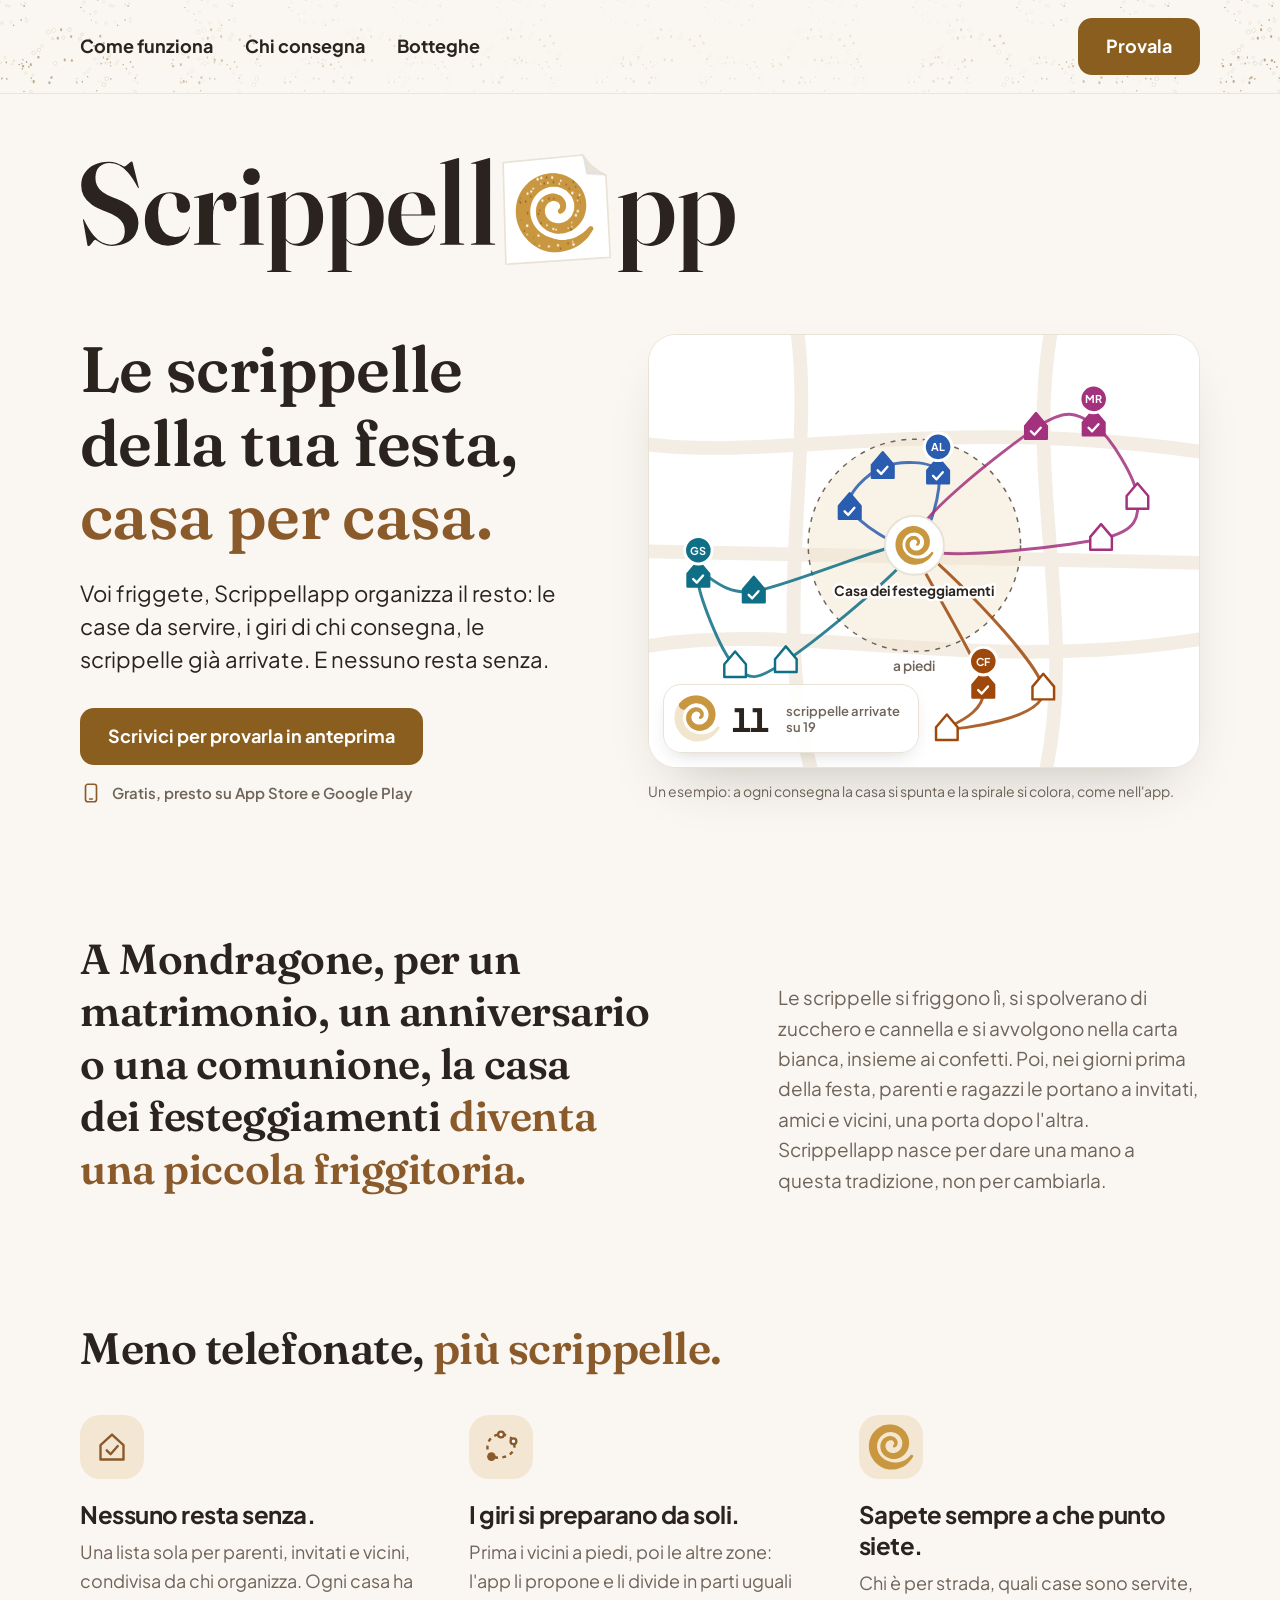
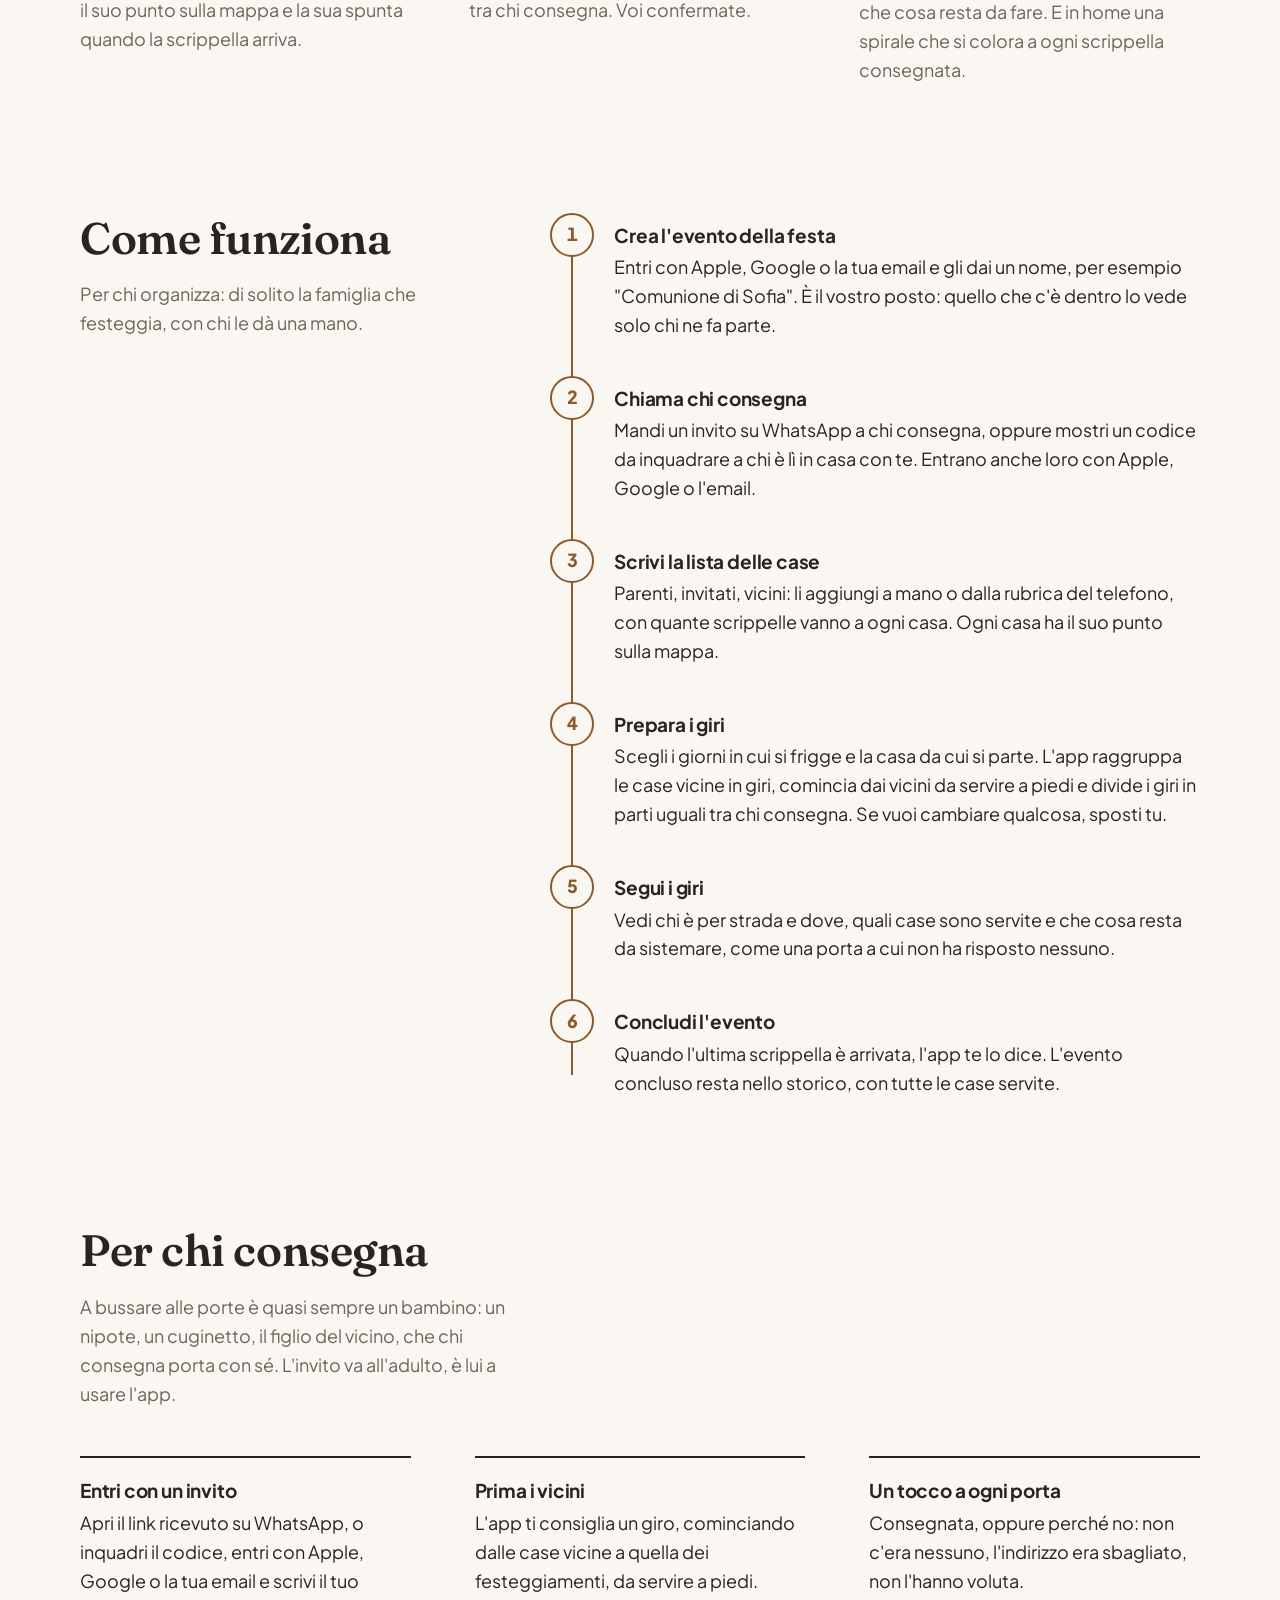
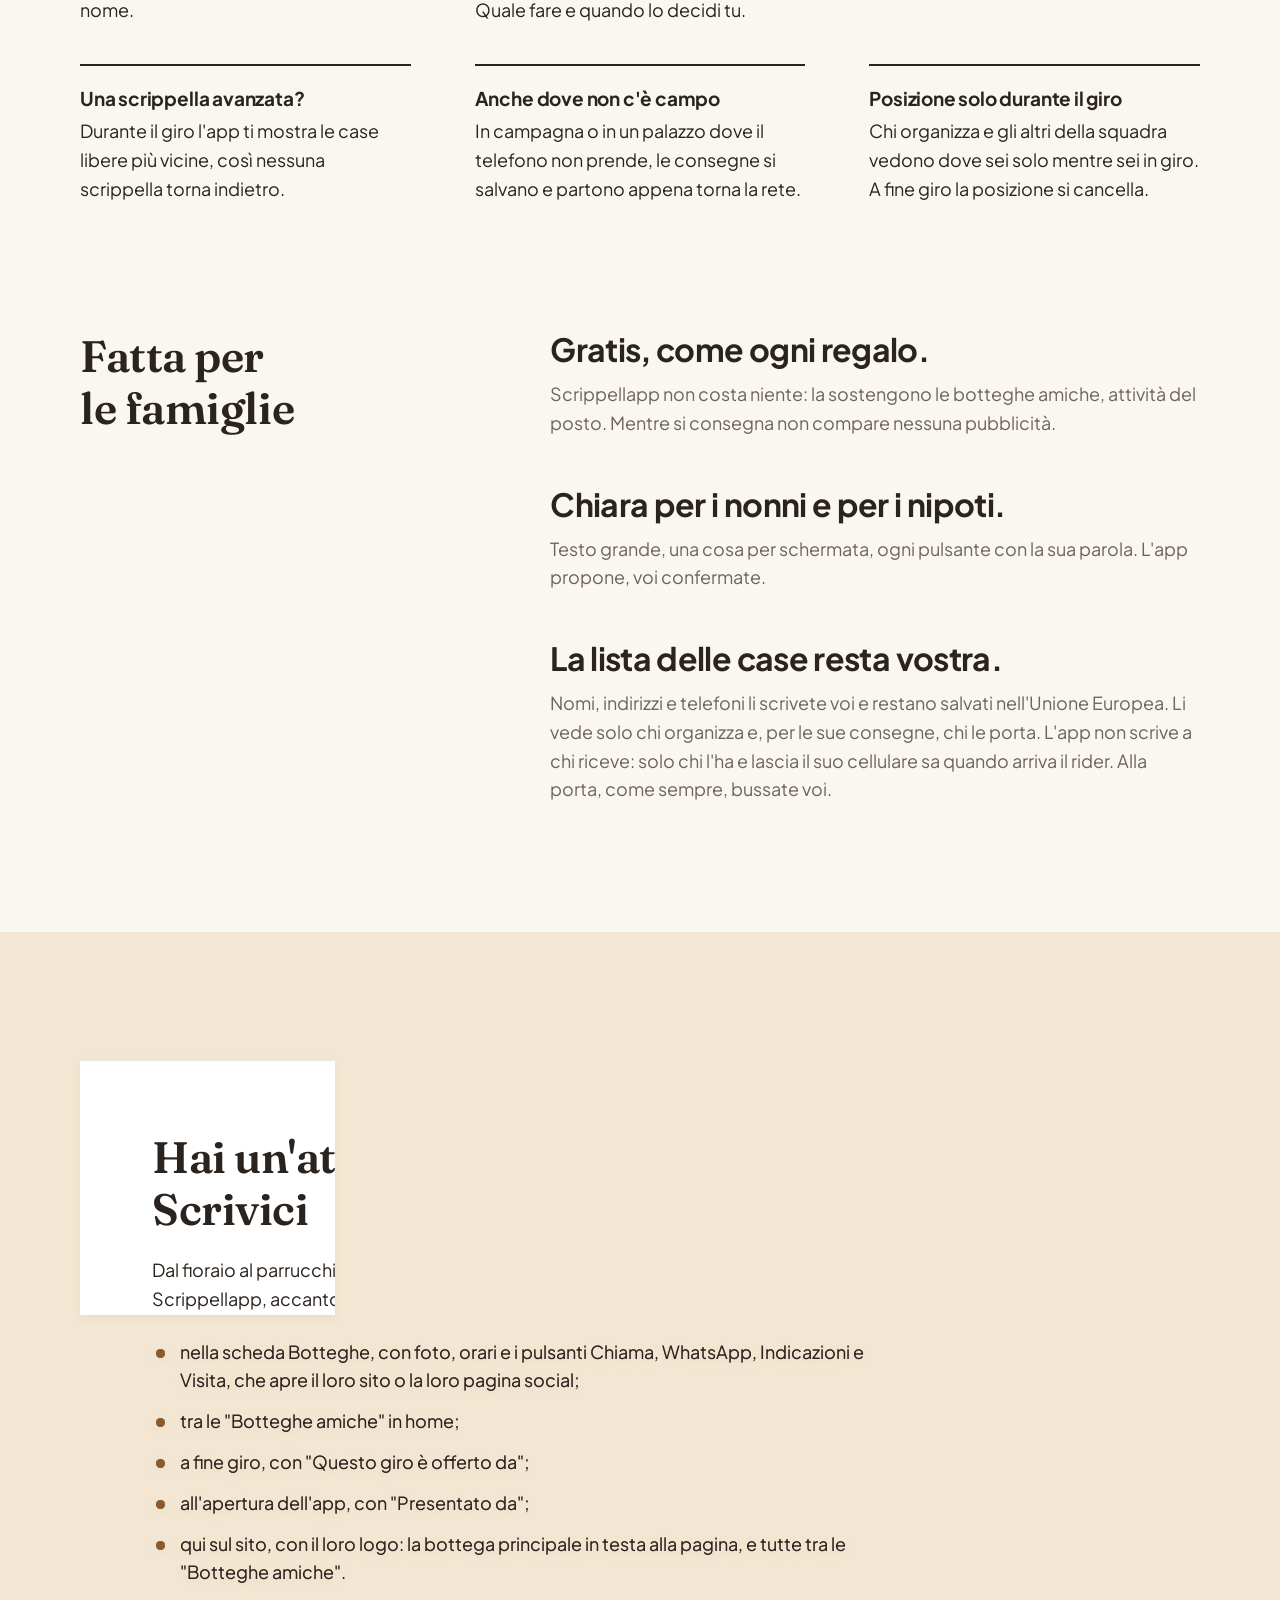
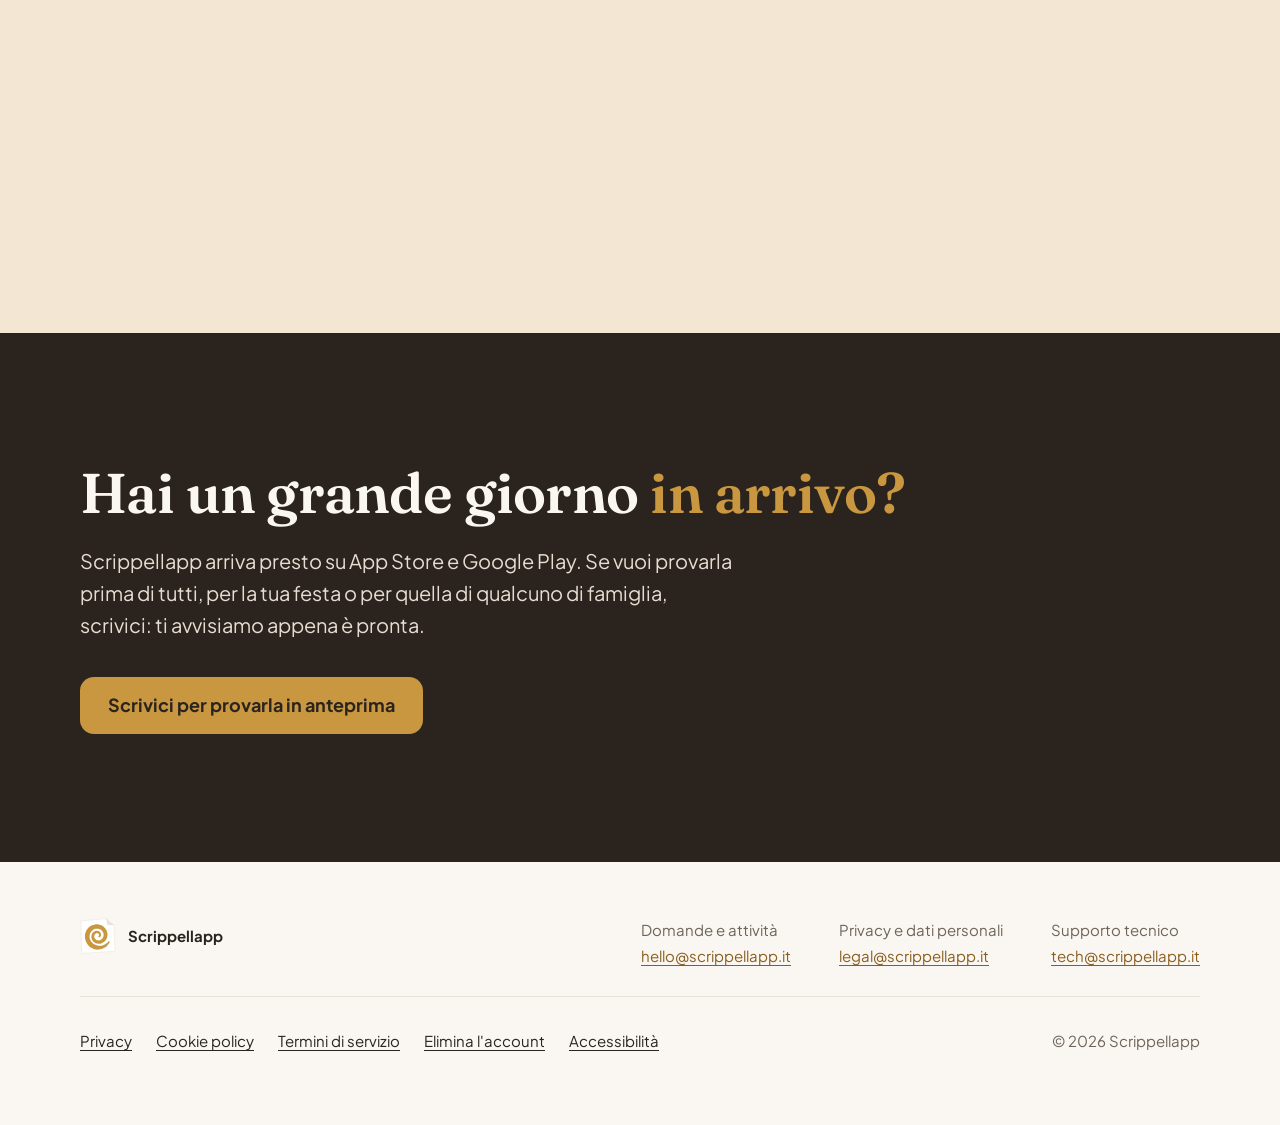
==== index.html @ 7b8e4758 "feat(testata): spolverata di zucchero e cannella e voci in fila senza sponsor né patrocinio Sugli sc" ====
<!DOCTYPE html>
<html lang="it">
<head>
<meta charset="utf-8">
<meta name="viewport" content="width=device-width, initial-scale=1, viewport-fit=cover">
<title>Scrippellapp: le scrippelle della tua festa, casa per casa</title>
<meta name="description" content="L'app gratuita per organizzare le consegne delle scrippelle prima della festa: le case divise in giri, l'invito su WhatsApp per chi le porta, le consegne segnate anche dove non c'è campo.">
<link rel="canonical" href="https://www.scrippellapp.it/">

<meta property="og:type" content="website">
<meta property="og:site_name" content="Scrippellapp">
<meta property="og:locale" content="it_IT">
<meta property="og:url" content="https://www.scrippellapp.it/">
<meta property="og:title" content="Scrippellapp: le scrippelle della tua festa, casa per casa">
<meta property="og:description" content="Le scrippelle della tua festa, casa per casa, senza dimenticare nessuno.">
<meta property="og:image" content="https://www.scrippellapp.it/og-image-1200x630.png">
<meta property="og:image:width" content="1200">
<meta property="og:image:height" content="630">
<meta property="og:image:alt" content="Il logo di Scrippellapp: la scrippella al posto della chiocciola">
<meta name="twitter:card" content="summary_large_image">

<link rel="icon" href="/favicon.ico" sizes="48x48">
<link rel="icon" href="/favicon.svg" type="image/svg+xml">
<link rel="apple-touch-icon" href="/apple-touch-icon.png">
<link rel="manifest" href="/site.webmanifest">
<meta name="theme-color" content="#FAF7F2">

<link rel="preload" href="/assets/fonts/plus-jakarta-sans-latin-wght-normal.woff2" as="font" type="font/woff2" crossorigin>
<link rel="preload" href="/assets/fonts/fraunces-latin-600-normal.woff2" as="font" type="font/woff2" crossorigin>
<link rel="stylesheet" href="/assets/site.css">
</head>
<body>
<a class="salta" href="#contenuto">Vai al contenuto</a>

<header class="testata">
  <div class="contenitore">
    <!-- "Presentato da" (D-95): la bottega principale sta in testa alla pagina, come nell'Accesso dell'app.
         Nascosto finché non c'è: lo script in fondo alla pagina mette qui il suo logo e lo mostra. -->
    <p class="presentato" hidden>
      <span>Presentato da</span>
      <span class="posto posto-presentato"></span>
    </p>
    <!-- Patrocinio del Comune (D-202), piccolo nell'intestazione (Fase 15, lavoro 2): nascosto finché il Worker non dice che è acceso -->
    <p class="patrocinio-riga patrocinio-testata" data-patrocinio hidden>
      <img src="/assets/stemma-mondragone.png" alt="" width="22" height="32">
      <span>Con il patrocinio del <strong>Comune di Mondragone</strong></span>
    </p>
    <!-- Senza bottega principale e senza patrocinio, sugli schermi larghi le voci stanno qui in fila -->
    <nav class="voci-in-fila" aria-label="Sezioni della pagina">
      <ul>
        <li><a href="#come-funziona">Come funziona</a></li>
        <li><a href="#chi-consegna">Chi consegna</a></li>
        <li><a href="#attivita">Botteghe</a></li>
      </ul>
      <a class="pulsante" href="mailto:hello@scrippellapp.it?subject=Voglio%20provare%20Scrippellapp">Provala</a>
    </nav>
    <!-- Il menu si apre da destra (popover del browser, senza script). Dove il popover non c'è,
         le voci restano in fila nella testata e il pulsante non compare -->
    <button type="button" class="apri-menu" popovertarget="menu" aria-label="Apri il menu">
      <span></span><span></span><span></span>
    </button>
    <nav id="menu" class="menu" popover aria-label="Sezioni della pagina">
      <button type="button" class="chiudi-menu" popovertarget="menu" popovertargetaction="hide" aria-label="Chiudi il menu">
        <span></span><span></span>
      </button>
      <ul>
        <li><a href="#come-funziona">Come funziona</a></li>
        <li><a href="#chi-consegna">Chi consegna</a></li>
        <li><a href="#attivita">Botteghe</a></li>
      </ul>
      <a class="pulsante" href="mailto:hello@scrippellapp.it?subject=Voglio%20provare%20Scrippellapp">Provala</a>
    </nav>
  </div>
</header>

<main id="contenuto">

  <section class="apertura" aria-labelledby="titolo">
    <div class="contenitore">
      <!-- Logo dai file di DOC Scrippellapp/MARCHIO/logo-completo, con la spirale che si stende all'apertura -->
      <svg class="logo" viewBox="5.72 -157 1123.463 205.8" role="img" aria-labelledby="logo-nome">
        <title id="logo-nome">Scrippellapp</title>
        <path d="M60.8 2.08Q51.54 2.08 45.59 -0.59Q39.64 -3.26 36.34 -5.93Q33.04 -8.6 31.8 -8.6Q31.08 -8.6 29.55 -6.93Q28.02 -5.26 26.23 -3.06Q24.44 -0.86 22.85 0.81Q21.26 2.48 20.36 2.48Q19.82 2.48 19.19 2Q18.56 1.52 18.36 0.8L10.8 -42.32Q10.74 -42.94 10.78 -43.28Q10.82 -43.62 11.04 -43.72Q11.3 -43.92 11.64 -43.71Q11.98 -43.5 12.2 -43.08Q20.58 -26 28.42 -16.61Q36.26 -7.22 43.77 -3.53Q51.28 0.16 58.64 0.16Q69.46 0.16 75.93 -5.77Q82.4 -11.7 82.4 -23.16Q82.4 -30.24 79.5 -36.14Q76.6 -42.04 69.66 -47.06Q62.72 -52.08 50.68 -56.36Q34.94 -62 25.52 -68.73Q16.1 -75.46 11.91 -83.64Q7.72 -91.82 7.72 -101.96Q7.72 -113.86 13.74 -122.88Q19.76 -131.9 30.28 -136.95Q40.8 -142 54.32 -142Q62.72 -142 68.2 -139.95Q73.68 -137.9 76.89 -135.85Q80.1 -133.8 81.6 -133.8Q82.94 -133.8 85.55 -135.95Q88.16 -138.1 90.67 -140.25Q93.18 -142.4 94.24 -142.4Q94.68 -142.4 95.1 -142.11Q95.52 -141.82 95.68 -141.08L106.32 -98.16Q106.44 -97.58 106.39 -97.27Q106.34 -96.96 106.08 -96.76Q105.86 -96.66 105.52 -96.85Q105.18 -97.04 104.92 -97.4Q95.88 -114.18 87.81 -123.45Q79.74 -132.72 71.94 -136.4Q64.14 -140.08 56 -140.08Q45.58 -140.08 38.829 -133.36Q32.079 -126.64 32.079 -114.8Q32.079 -107.48 34.859 -101.41Q37.639 -95.34 44.259 -90.26Q50.88 -85.18 62.4 -80.92Q78.86 -75 88.34 -68.32Q97.82 -61.64 101.809 -53.84Q105.799 -46.04 105.799 -36.6Q105.799 -25.8 100.47 -17.03Q95.14 -8.26 85.07 -3.09Q75 2.08 60.8 2.08Z M194.26 -66.28Q194.26 -60.98 191.25 -57.77Q188.24 -54.56 182.98 -54.56Q177.62 -54.56 174.5 -57.87Q171.38 -61.18 171.38 -67.4V-74.68Q171.38 -80.96 168.06 -84.54Q164.74 -88.12 159 -88.12Q153.06 -88.12 148.64 -83.89Q144.219 -79.66 141.829 -71.91Q139.439 -64.16 139.439 -53.56Q139.439 -40.4 143.209 -31.34Q146.979 -22.28 153.529 -17.64Q160.079 -13 168.4 -13Q177.54 -13 184.02 -17.09Q190.5 -21.18 192.82 -29.88Q192.92 -30.26 193.11 -30.42Q193.3 -30.58 193.52 -30.52Q193.78 -30.46 193.89 -30.22Q194 -29.98 193.9 -29.6Q191.96 -19.56 186.82 -12.54Q181.68 -5.52 173.95 -1.82Q166.22 1.88 156.34 1.88Q145.04 1.88 136.08 -3.11Q127.12 -8.1 121.92 -17.89Q116.72 -27.68 116.72 -42.04Q116.72 -55.66 122.34 -66.44Q127.96 -77.22 137.91 -83.53Q147.86 -89.84 160.88 -89.84Q171.72 -89.84 179.13 -86.73Q186.54 -83.62 190.4 -78.29Q194.26 -72.96 194.26 -66.28Z M232.299 -49.92Q232.299 -63.08 236.109 -71.93Q239.919 -80.78 245.879 -85.27Q251.839 -89.76 258.259 -89.76Q265.699 -89.76 269.699 -85.12Q273.699 -80.48 273.699 -71.88Q273.699 -64.44 270.219 -60.8Q266.739 -57.161 261.52 -57.161Q256.66 -57.161 254.28 -59.87Q251.9 -62.58 251.66 -67.92L251.54 -71.08Q251.48 -74.16 250.28 -75.76Q249.08 -77.36 246.14 -77.36Q242.96 -77.36 240.07 -74.28Q237.18 -71.2 235.339 -64.96Q233.499 -58.72 233.499 -49.32L232.299 -49.92ZM233.499 -87.72V-54.52V-6.12Q233.499 -4.98 234.159 -4.1Q234.819 -3.22 236.019 -2.96L245.899 -1.36Q246.459 -1.26 246.639 -1.1Q246.819 -0.94 246.819 -0.64Q246.819 -0.36 246.579 -0.18Q246.339 0 245.859 0H201.54Q201.1 0 200.82 -0.23Q200.54 -0.46 200.54 -0.68Q200.54 -0.94 200.88 -1.18Q201.22 -1.42 201.82 -1.52L207.22 -2.36Q208.54 -2.62 209.08 -3.35Q209.62 -4.08 209.62 -5.08V-78.84Q209.62 -79.5 209.35 -79.93Q209.08 -80.36 208.34 -80.36H201.54Q201.26 -80.36 201.02 -80.57Q200.78 -80.78 200.78 -81Q200.78 -81.3 201.02 -81.52Q201.26 -81.74 201.74 -81.84L230.459 -88.68Q231.199 -88.88 231.609 -88.94Q232.019 -89 232.419 -89Q233.019 -89 233.259 -88.6Q233.499 -88.2 233.499 -87.72Z M311.679 -88.44V-5.52Q311.679 -4.2 312.249 -3.41Q312.819 -2.62 314.079 -2.36L319.56 -1.42Q320.18 -1.36 320.39 -1.15Q320.6 -0.94 320.6 -0.64Q320.6 -0.36 320.39 -0.18Q320.18 0 319.76 0H279.48Q279.2 0 278.96 -0.18Q278.72 -0.36 278.72 -0.64Q278.72 -0.86 278.93 -1.05Q279.14 -1.24 279.68 -1.34L285.4 -2.36Q286.72 -2.62 287.26 -3.41Q287.8 -4.2 287.8 -5.44V-78.48Q287.8 -79.08 287.5 -79.42Q287.2 -79.76 286.46 -79.76H279.96Q279.5 -79.76 279.29 -79.97Q279.08 -80.18 279.08 -80.46Q279.08 -80.82 279.32 -80.98Q279.56 -81.14 279.92 -81.24L308.579 -89.22Q309.499 -89.48 309.849 -89.54Q310.199 -89.6 310.599 -89.6Q311.139 -89.6 311.409 -89.26Q311.679 -88.92 311.679 -88.44ZM299.26 -102.22Q292.96 -102.22 289.02 -106.4Q285.08 -110.58 285.08 -116.62Q285.08 -122.7 289.06 -126.88Q293.04 -131.06 299.26 -131.06Q305.62 -131.06 309.67 -126.86Q313.719 -122.66 313.719 -116.62Q313.719 -110.58 309.65 -106.4Q305.58 -102.22 299.26 -102.22Z M358.179 -89.04V-75.84V-75.06V41.28Q358.179 42.6 358.749 43.39Q359.319 44.18 360.579 44.44L366.86 45.38Q367.48 45.48 367.69 45.67Q367.9 45.86 367.9 46.16Q367.9 46.44 367.69 46.62Q367.48 46.8 367.06 46.8H326.78Q326.5 46.8 326.26 46.62Q326.02 46.44 326.02 46.16Q326.02 45.9 326.31 45.65Q326.6 45.4 327.3 45.3L331.9 44.44Q333.22 44.18 333.76 43.39Q334.3 42.6 334.3 41.36V-79.08Q334.3 -79.68 334 -80.02Q333.7 -80.36 332.96 -80.36H326.46Q326 -80.36 325.79 -80.57Q325.58 -80.78 325.58 -81.06Q325.58 -81.42 325.82 -81.58Q326.06 -81.74 326.42 -81.84L355.079 -89.82Q355.999 -90.08 356.349 -90.14Q356.699 -90.2 357.099 -90.2Q357.639 -90.2 357.909 -89.86Q358.179 -89.52 358.179 -89.04ZM356.499 -72 355.419 -73.24Q362.08 -81.6 369.25 -85.72Q376.42 -89.84 385.58 -89.84Q396.26 -89.84 404.49 -84.57Q412.72 -79.3 417.39 -69.59Q422.06 -59.88 422.06 -46.5Q422.06 -31.54 416.63 -20.61Q411.2 -9.68 401.86 -3.8Q392.52 2.08 380.86 2.08Q371.14 2.08 364.96 -1.51Q358.78 -5.1 354.699 -12.84L356.459 -13.68Q359.299 -7.68 363.87 -4.52Q368.44 -1.36 374.22 -1.36Q380.98 -1.36 386.3 -5.31Q391.62 -9.26 394.66 -18.54Q397.7 -27.82 397.7 -43.66Q397.7 -58.46 395.02 -67.53Q392.34 -76.6 387.66 -80.8Q382.98 -85 376.98 -85Q372.22 -85 366.89 -81.88Q361.56 -78.76 356.499 -72Z M461.879 -89.04V-75.84V-75.06V41.28Q461.879 42.6 462.449 43.39Q463.019 44.18 464.279 44.44L470.56 45.38Q471.18 45.48 471.39 45.67Q471.6 45.86 471.6 46.16Q471.6 46.44 471.39 46.62Q471.18 46.8 470.76 46.8H430.48Q430.2 46.8 429.96 46.62Q429.72 46.44 429.72 46.16Q429.72 45.9 430.01 45.65Q430.3 45.4 431 45.3L435.6 44.44Q436.92 44.18 437.46 43.39Q438 42.6 438 41.36V-79.08Q438 -79.68 437.7 -80.02Q437.4 -80.36 436.66 -80.36H430.16Q429.7 -80.36 429.49 -80.57Q429.28 -80.78 429.28 -81.06Q429.28 -81.42 429.52 -81.58Q429.76 -81.74 430.12 -81.84L458.779 -89.82Q459.699 -90.08 460.049 -90.14Q460.399 -90.2 460.799 -90.2Q461.339 -90.2 461.609 -89.86Q461.879 -89.52 461.879 -89.04ZM460.199 -72 459.119 -73.24Q465.78 -81.6 472.95 -85.72Q480.12 -89.84 489.28 -89.84Q499.96 -89.84 508.19 -84.57Q516.42 -79.3 521.09 -69.59Q525.76 -59.88 525.76 -46.5Q525.76 -31.54 520.33 -20.61Q514.9 -9.68 505.56 -3.8Q496.22 2.08 484.56 2.08Q474.84 2.08 468.66 -1.51Q462.48 -5.1 458.399 -12.84L460.159 -13.68Q462.999 -7.68 467.57 -4.52Q472.14 -1.36 477.92 -1.36Q484.68 -1.36 490 -5.31Q495.32 -9.26 498.36 -18.54Q501.4 -27.82 501.4 -43.66Q501.4 -58.46 498.72 -67.53Q496.04 -76.6 491.36 -80.8Q486.68 -85 480.68 -85Q475.92 -85 470.59 -81.88Q465.26 -78.76 460.199 -72Z M614.259 -51.68Q614.259 -50.84 613.709 -50.3Q613.159 -49.76 612.019 -49.76H550.06V-51.52H588.82Q590.46 -51.52 590.46 -53.4Q590.46 -71.18 585.71 -79.69Q580.96 -88.2 574.22 -88.2Q568.6 -88.2 564.5 -84.35Q560.399 -80.5 558.129 -72.58Q555.859 -64.66 555.859 -52.52Q555.859 -31.9 564.499 -21.61Q573.139 -11.32 587.099 -11.32Q597.439 -11.32 604.549 -17.05Q611.659 -22.78 612.539 -32.56Q612.579 -32.98 612.769 -33.13Q612.959 -33.28 613.059 -33.28Q613.319 -33.28 613.529 -33.1Q613.739 -32.92 613.699 -32.36Q613.139 -22.52 607.989 -14.75Q602.839 -6.98 594.38 -2.49Q585.92 2 575.38 2Q563.02 2 553.64 -3.48Q544.26 -8.96 538.98 -18.92Q533.7 -28.88 533.7 -42.16Q533.7 -56.36 539.06 -67.09Q544.42 -77.82 554.19 -83.83Q563.96 -89.84 577.1 -89.84Q588.44 -89.84 596.77 -84.88Q605.1 -79.92 609.679 -71.3Q614.259 -62.68 614.259 -51.68Z M654.979 -147.28V-5.52Q654.979 -4.2 655.549 -3.41Q656.119 -2.62 657.379 -2.36L662.859 -1.42Q663.479 -1.36 663.689 -1.15Q663.899 -0.94 663.899 -0.64Q663.899 -0.36 663.689 -0.18Q663.479 0 663.059 0H622.78Q622.5 0 622.26 -0.18Q622.02 -0.36 622.02 -0.64Q622.02 -0.9 622.31 -1.15Q622.6 -1.4 623.3 -1.5L628.7 -2.36Q630.02 -2.62 630.56 -3.41Q631.1 -4.2 631.1 -5.44V-137.32Q631.1 -137.92 630.8 -138.26Q630.5 -138.6 629.76 -138.6H623.26Q622.8 -138.6 622.59 -138.81Q622.38 -139.02 622.38 -139.3Q622.38 -139.66 622.62 -139.82Q622.86 -139.98 623.22 -140.08L651.879 -148.06Q652.799 -148.32 653.149 -148.38Q653.499 -148.44 653.899 -148.44Q654.439 -148.44 654.709 -148.1Q654.979 -147.76 654.979 -147.28Z M708.079 -147.28V-5.52Q708.079 -4.2 708.649 -3.41Q709.219 -2.62 710.479 -2.36L715.959 -1.42Q716.579 -1.36 716.789 -1.15Q716.999 -0.94 716.999 -0.64Q716.999 -0.36 716.789 -0.18Q716.579 0 716.159 0H675.88Q675.6 0 675.36 -0.18Q675.12 -0.36 675.12 -0.64Q675.12 -0.9 675.41 -1.15Q675.7 -1.4 676.4 -1.5L681.8 -2.36Q683.12 -2.62 683.66 -3.41Q684.2 -4.2 684.2 -5.44V-137.32Q684.2 -137.92 683.9 -138.26Q683.6 -138.6 682.86 -138.6H676.36Q675.9 -138.6 675.69 -138.81Q675.48 -139.02 675.48 -139.3Q675.48 -139.66 675.72 -139.82Q675.96 -139.98 676.32 -140.08L704.979 -148.06Q705.899 -148.32 706.249 -148.38Q706.599 -148.44 706.999 -148.44Q707.539 -148.44 707.809 -148.1Q708.079 -147.76 708.079 -147.28Z M959.603 -89.04V-75.84V-75.06V41.28Q959.603 42.6 960.173 43.39Q960.743 44.18 962.003 44.44L968.284 45.38Q968.904 45.48 969.114 45.67Q969.324 45.86 969.324 46.16Q969.324 46.44 969.114 46.62Q968.904 46.8 968.484 46.8H928.204Q927.924 46.8 927.684 46.62Q927.444 46.44 927.444 46.16Q927.444 45.9 927.734 45.65Q928.024 45.4 928.724 45.3L933.324 44.44Q934.644 44.18 935.184 43.39Q935.724 42.6 935.724 41.36V-79.08Q935.724 -79.68 935.424 -80.02Q935.124 -80.36 934.384 -80.36H927.884Q927.424 -80.36 927.214 -80.57Q927.004 -80.78 927.004 -81.06Q927.004 -81.42 927.244 -81.58Q927.484 -81.74 927.844 -81.84L956.504 -89.82Q957.424 -90.08 957.774 -90.14Q958.124 -90.2 958.524 -90.2Q959.063 -90.2 959.333 -89.86Q959.603 -89.52 959.603 -89.04ZM957.924 -72 956.844 -73.24Q963.504 -81.6 970.674 -85.72Q977.844 -89.84 987.004 -89.84Q997.684 -89.84 1005.914 -84.57Q1014.144 -79.3 1018.814 -69.59Q1023.484 -59.88 1023.484 -46.5Q1023.484 -31.54 1018.054 -20.61Q1012.624 -9.68 1003.284 -3.8Q993.944 2.08 982.284 2.08Q972.564 2.08 966.384 -1.51Q960.204 -5.1 956.124 -12.84L957.883 -13.68Q960.724 -7.68 965.294 -4.52Q969.864 -1.36 975.644 -1.36Q982.404 -1.36 987.724 -5.31Q993.044 -9.26 996.084 -18.54Q999.124 -27.82 999.124 -43.66Q999.124 -58.46 996.444 -67.53Q993.764 -76.6 989.084 -80.8Q984.404 -85 978.404 -85Q973.644 -85 968.314 -81.88Q962.984 -78.76 957.924 -72Z M1063.303 -89.04V-75.84V-75.06V41.28Q1063.303 42.6 1063.873 43.39Q1064.443 44.18 1065.703 44.44L1071.984 45.38Q1072.604 45.48 1072.814 45.67Q1073.024 45.86 1073.024 46.16Q1073.024 46.44 1072.814 46.62Q1072.604 46.8 1072.184 46.8H1031.904Q1031.624 46.8 1031.384 46.62Q1031.144 46.44 1031.144 46.16Q1031.144 45.9 1031.434 45.65Q1031.724 45.4 1032.424 45.3L1037.024 44.44Q1038.344 44.18 1038.884 43.39Q1039.424 42.6 1039.424 41.36V-79.08Q1039.424 -79.68 1039.124 -80.02Q1038.824 -80.36 1038.084 -80.36H1031.584Q1031.124 -80.36 1030.914 -80.57Q1030.704 -80.78 1030.704 -81.06Q1030.704 -81.42 1030.944 -81.58Q1031.184 -81.74 1031.544 -81.84L1060.204 -89.82Q1061.124 -90.08 1061.474 -90.14Q1061.824 -90.2 1062.224 -90.2Q1062.763 -90.2 1063.033 -89.86Q1063.303 -89.52 1063.303 -89.04ZM1061.624 -72 1060.544 -73.24Q1067.204 -81.6 1074.374 -85.72Q1081.544 -89.84 1090.704 -89.84Q1101.384 -89.84 1109.614 -84.57Q1117.844 -79.3 1122.514 -69.59Q1127.184 -59.88 1127.184 -46.5Q1127.184 -31.54 1121.754 -20.61Q1116.324 -9.68 1106.984 -3.8Q1097.644 2.08 1085.984 2.08Q1076.264 2.08 1070.084 -1.51Q1063.904 -5.1 1059.824 -12.84L1061.583 -13.68Q1064.424 -7.68 1068.994 -4.52Q1073.564 -1.36 1079.344 -1.36Q1086.104 -1.36 1091.424 -5.31Q1096.744 -9.26 1099.784 -18.54Q1102.824 -27.82 1102.824 -43.66Q1102.824 -58.46 1100.144 -67.53Q1097.464 -76.6 1092.784 -80.8Q1088.104 -85 1082.104 -85Q1077.344 -85 1072.014 -81.88Q1066.684 -78.76 1061.624 -72Z" fill="#2A231E"/>
        <g transform="translate(699.339 -180.985) scale(2.38394)">
          <defs>
            <mask id="colata" maskUnits="userSpaceOnUse" x="0" y="0" width="100" height="100">
              <g transform="matrix(0.74 0 0 0.74 14 13)">
                <path class="colata" d="M53.8 53.0 L54.4 52.3 L55.6 51.0 L56.2 49.3 L56.6 47.0 L56.2 44.6 L55.4 42.9 L54.0 41.4 L52.3 40.4 L50.3 39.7 L47.4 39.2 L45.8 39.2 L43.5 39.7 L41.1 40.8 L39.3 42.1 L37.8 43.8 L36.6 45.8 L35.7 48.2 L35.0 53.3 L35.5 56.5 L36.2 59.0 L37.5 61.3 L39.3 63.7 L41.1 65.3 L43.5 66.8 L45.6 67.7 L48.4 68.5 L52.6 69.0 L54.6 68.9 L57.9 68.4 L60.6 67.6 L63.0 66.3 L65.9 64.3 L67.4 62.8 L69.0 60.9 L70.6 58.3 L71.7 55.7 L72.5 52.5 L73.0 49.1 L73.2 46.8 L73.1 44.5 L72.6 41.4 L71.9 38.9 L71.0 36.8 L69.6 34.1 L67.8 31.7 L66.0 29.7 L63.8 27.7 L61.3 26.1 L58.6 24.8 L55.9 23.8 L50.1 22.8 L46.4 22.5 L39.8 23.4 L37.5 24.0 L35.1 25.0 L30.6 27.6 L27.2 30.4 L23.6 34.7 L22.0 37.3 L20.6 40.1 L19.6 43.0 L19.0 45.6 L18.3 52.8 L19.3 60.8 L20.1 63.8 L21.2 66.7 L22.7 69.5 L24.3 72.0 L26.6 74.8 L28.9 77.1 L31.2 79.0 L34.2 81.0 L37.1 82.5 L41.8 84.5 L44.5 85.4 L47.7 86.0 L49.6 86.2 L53.2 85.8 L59.2 85.1 L62.7 84.4 L65.7 83.5 L69.2 82.1 L71.7 80.8 L74.3 79.1 L77.0 77.0 L79.4 74.8 L83.5 69.8 L85.1 67.9" fill="none" stroke="#FFFFFF" stroke-width="17" stroke-linecap="round" stroke-linejoin="round"/>
              </g>
            </mask>
          </defs>
          <path d="M13 17L70.1 11.5Q76.2 21.4 86.9 26L90 85L15 90Z" fill="#FFFFFF" stroke="#E9E2D7" stroke-width="1.2" stroke-linejoin="round"/>
          <g transform="matrix(0.74 0 0 0.74 14 13)">
            <path d="M55.6 54.6C56 54.4 56.4 54.1 56.8 53.8C57.2 53.5 57.5 53.2 57.8 52.8C58.2 52.4 58.5 52 58.7 51.5C59 51.1 59.2 50.6 59.4 50.1C59.5 49.6 59.7 49 59.7 48.4C59.8 47.9 59.9 47.3 59.8 46.7C59.8 46.1 59.7 45.5 59.6 44.9C59.5 44.3 59.3 43.7 59.1 43.1C58.8 42.5 58.5 41.9 58.2 41.4C57.8 40.8 57.4 40.3 57 39.7C56.5 39.2 56 38.7 55.5 38.3C54.9 37.9 54.3 37.4 53.6 37.1C53 36.7 52.3 36.4 51.6 36.2C50.9 35.9 50.1 35.7 49.3 35.6C48.6 35.5 47.8 35.4 47 35.4C46.1 35.4 45.3 35.5 44.5 35.6C43.7 35.7 42.8 35.9 42 36.2C41.2 36.5 40.4 36.8 39.6 37.3C38.8 37.7 38.1 38.2 37.4 38.7C36.6 39.3 35.9 39.9 35.3 40.6C34.7 41.3 34.1 42 33.5 42.9C33 43.7 32.5 44.5 32.1 45.4C31.7 46.3 31.4 47.3 31.1 48.2C30.9 49.2 30.7 50.3 30.6 51.3C30.5 52.3 30.5 53.4 30.6 54.4C30.6 55.5 30.8 56.6 31 57.6C31.3 58.7 31.6 59.8 32 60.8C32.5 61.8 33 62.8 33.6 63.8C34.2 64.8 34.9 65.7 35.6 66.6C36.4 67.5 37.2 68.3 38.2 69.1C39.1 69.8 40.1 70.6 41.1 71.2C42.2 71.8 43.3 72.3 44.4 72.8C45.6 73.2 46.8 73.6 48 73.9C49.3 74.1 50.6 74.3 51.9 74.4C53.2 74.5 54.5 74.4 55.8 74.3C57.1 74.1 58.4 73.9 59.7 73.5C61 73.2 62.3 72.7 63.6 72.1C64.8 71.6 66 70.9 67.2 70.1C68.4 69.3 69.5 68.5 70.5 67.5C71.6 66.5 72.6 65.5 73.4 64.3C74.3 63.2 75.2 61.9 75.9 60.6C76.6 59.4 77.2 58 77.7 56.6C78.2 55.2 78.6 53.7 78.9 52.2C79.2 50.7 79.3 49.1 79.4 47.6C79.4 46 79.3 44.4 79.1 42.9C78.9 41.3 78.6 39.7 78.1 38.2C77.6 36.7 77 35.1 76.3 33.7C75.6 32.2 74.8 30.8 73.8 29.4C72.9 28.1 71.8 26.8 70.6 25.6C69.4 24.4 68.2 23.2 66.8 22.2C65.4 21.2 63.9 20.3 62.4 19.5C60.9 18.6 59.2 18 57.6 17.4C55.9 16.8 54.2 16.4 52.4 16.1C50.7 15.8 48.8 15.7 47 15.7C45.2 15.6 43.4 15.8 41.6 16.1C39.7 16.3 37.9 16.8 36.1 17.3C34.4 17.9 32.6 18.6 30.9 19.5C29.3 20.3 27.6 21.4 26.1 22.5C24.5 23.6 23 24.9 21.7 26.3C20.3 27.6 19 29.1 17.9 30.7C16.7 32.3 15.7 34.1 14.8 35.8C14 37.6 13.2 39.5 12.6 41.4C12.1 43.4 11.6 45.4 11.3 47.4C11.1 49.4 10.9 51.5 11 53.5C11 55.6 11.2 57.6 11.6 59.7C12 61.7 12.5 63.8 13.2 65.8C13.9 67.7 14.8 69.7 15.8 71.6C16.8 73.4 17.9 75.2 19.2 76.9C20.6 78.6 22 80.3 23.6 81.8C25.1 83.2 26.9 84.6 28.7 85.9C30.5 87.1 32.4 88.2 34.4 89.2C36.4 90.1 38.5 91 40.6 91.5C42.8 92.1 45.1 92.3 47.3 92.4C49.5 92.4 51.8 92.4 54 92.1C56.2 91.9 58.4 91.4 60.5 90.8C62.7 90.2 64.8 89.4 66.8 88.5C68.8 87.6 70.7 86.5 72.6 85.3C74.4 84.1 76.1 82.7 77.7 81.2C79.3 79.7 80.8 78.1 82.2 76.3C83.5 74.6 85.1 72 85.8 70.9C86.5 69.8 86.2 70.1 86.2 69.7C86.2 69.3 86.2 68.8 86 68.4C85.8 68.1 85.5 67.7 85.1 67.5C84.8 67.2 84.4 67.1 83.9 67.1C83.5 67 83.1 67.1 82.7 67.3C82.3 67.5 82.6 67.3 81.7 68.1C80.9 69 79.2 71 77.8 72.2C76.4 73.4 74.9 74.6 73.3 75.5C71.8 76.5 70.2 77.3 68.5 78C66.9 78.7 65.2 79.2 63.6 79.6C61.9 80 60.2 80.3 58.6 80.4C56.9 80.5 55.2 80.5 53.6 80.4C52 80.3 50.4 80 48.9 79.6C47.4 79.2 46 78.6 44.6 78.1C43.1 77.6 41.7 77.1 40.4 76.5C39.1 75.9 37.8 75.1 36.6 74.3C35.4 73.5 34.3 72.6 33.2 71.6C32.2 70.6 31.2 69.5 30.4 68.4C29.5 67.3 28.7 66.1 28.1 64.9C27.4 63.7 26.9 62.4 26.4 61.1C26 59.8 25.6 58.5 25.4 57.2C25.1 55.9 25 54.5 25 53.2C24.9 51.9 25 50.6 25.2 49.3C25.4 48 25.7 46.7 26 45.5C26.4 44.3 26.9 43.1 27.4 42C28 40.9 28.6 39.8 29.3 38.8C30 37.8 30.8 36.8 31.6 35.9C32.4 35 33.3 34.2 34.3 33.5C35.2 32.7 36.2 32.1 37.2 31.5C38.3 30.9 39.3 30.4 40.4 30C41.5 29.6 42.6 29.3 43.8 29.1C44.9 28.9 46 28.8 47.1 28.8C48.3 28.7 49.4 28.8 50.5 28.9C51.6 29.1 52.6 29.3 53.7 29.6C54.7 29.9 55.7 30.3 56.7 30.7C57.7 31.2 58.6 31.7 59.5 32.3C60.3 32.9 61.1 33.6 61.9 34.3C62.6 35 63.3 35.8 63.9 36.6C64.5 37.4 65.1 38.2 65.6 39.1C66 40 66.4 40.9 66.8 41.8C67.1 42.7 67.3 43.7 67.5 44.6C67.7 45.6 67.8 46.5 67.8 47.5C67.8 48.4 67.7 49.3 67.6 50.3C67.5 51.2 67.3 52.1 67 52.9C66.7 53.8 66.4 54.6 66 55.4C65.6 56.2 65.2 57 64.7 57.7C64.2 58.4 63.6 59.1 63 59.7C62.4 60.3 61.8 60.8 61.1 61.3C60.4 61.8 59.7 62.2 59 62.6C58.3 63 57.5 63.3 56.8 63.6C56 63.8 55.3 64 54.5 64.1C53.7 64.2 53 64.3 52.2 64.3C51.4 64.3 50.7 64.2 50 64.1C49.2 64 48.5 63.8 47.8 63.6C47.1 63.4 46.5 63.1 45.9 62.8C45.2 62.4 44.6 62.1 44.1 61.7C43.5 61.3 43 60.8 42.6 60.3C42.1 59.9 41.7 59.3 41.3 58.8C40.9 58.3 40.6 57.7 40.3 57.2C40.1 56.6 39.8 56 39.6 55.4C39.5 54.8 39.3 54.2 39.3 53.6C39.2 53.1 39.2 52.5 39.2 51.9C39.2 51.3 39.3 50.8 39.4 50.2C39.5 49.7 39.6 49.1 39.8 48.6C40 48.1 40.2 47.6 40.5 47.2C40.7 46.7 41 46.3 41.3 45.9C41.6 45.5 42 45.1 42.3 44.8C42.7 44.5 43.1 44.2 43.5 43.9C43.8 43.7 44.3 43.5 44.7 43.3C45.1 43.1 45.5 43 45.9 42.9C46.3 42.7 46.7 42.7 47.2 42.6C47.6 42.6 48 42.6 48.4 42.6C48.8 42.7 49.1 42.7 49.5 42.8C49.9 42.9 50.2 43 50.6 43.2C50.9 43.3 51.2 43.5 51.5 43.6C51.8 43.8 52 44 52.3 44.2C52.5 44.4 52.7 44.7 52.9 44.9C53.1 45.2 53.3 45.4 53.4 45.6C53.6 45.9 53.7 46.2 53.8 46.4C53.8 46.7 53.9 46.9 54 47.1C54 47.4 54 47.6 54 47.9C54 48.1 54 48.3 54 48.5C53.9 48.7 53.9 48.9 53.8 49.1C53.8 49.3 53.7 49.5 53.6 49.6C53.5 49.8 53.4 49.9 53.3 50C53.2 50.2 53.2 50.2 53 50.4C52.8 50.6 52.3 50.9 52.1 51.3C51.9 51.7 51.8 52.2 51.8 52.6C51.8 53 52 53.5 52.2 53.8C52.4 54.2 52.8 54.5 53.1 54.7C53.5 54.9 54 55 54.4 55C54.8 55 55.2 54.8 55.6 54.6Z" fill="#C9973F" fill-opacity="0.25"/>
          </g>
          <g mask="url(#colata)">
            <g transform="matrix(0.74 0 0 0.74 14 13)">
              <path d="M55.6 54.6C56 54.4 56.4 54.1 56.8 53.8C57.2 53.5 57.5 53.2 57.8 52.8C58.2 52.4 58.5 52 58.7 51.5C59 51.1 59.2 50.6 59.4 50.1C59.5 49.6 59.7 49 59.7 48.4C59.8 47.9 59.9 47.3 59.8 46.7C59.8 46.1 59.7 45.5 59.6 44.9C59.5 44.3 59.3 43.7 59.1 43.1C58.8 42.5 58.5 41.9 58.2 41.4C57.8 40.8 57.4 40.3 57 39.7C56.5 39.2 56 38.7 55.5 38.3C54.9 37.9 54.3 37.4 53.6 37.1C53 36.7 52.3 36.4 51.6 36.2C50.9 35.9 50.1 35.7 49.3 35.6C48.6 35.5 47.8 35.4 47 35.4C46.1 35.4 45.3 35.5 44.5 35.6C43.7 35.7 42.8 35.9 42 36.2C41.2 36.5 40.4 36.8 39.6 37.3C38.8 37.7 38.1 38.2 37.4 38.7C36.6 39.3 35.9 39.9 35.3 40.6C34.7 41.3 34.1 42 33.5 42.9C33 43.7 32.5 44.5 32.1 45.4C31.7 46.3 31.4 47.3 31.1 48.2C30.9 49.2 30.7 50.3 30.6 51.3C30.5 52.3 30.5 53.4 30.6 54.4C30.6 55.5 30.8 56.6 31 57.6C31.3 58.7 31.6 59.8 32 60.8C32.5 61.8 33 62.8 33.6 63.8C34.2 64.8 34.9 65.7 35.6 66.6C36.4 67.5 37.2 68.3 38.2 69.1C39.1 69.8 40.1 70.6 41.1 71.2C42.2 71.8 43.3 72.3 44.4 72.8C45.6 73.2 46.8 73.6 48 73.9C49.3 74.1 50.6 74.3 51.9 74.4C53.2 74.5 54.5 74.4 55.8 74.3C57.1 74.1 58.4 73.9 59.7 73.5C61 73.2 62.3 72.7 63.6 72.1C64.8 71.6 66 70.9 67.2 70.1C68.4 69.3 69.5 68.5 70.5 67.5C71.6 66.5 72.6 65.5 73.4 64.3C74.3 63.2 75.2 61.9 75.9 60.6C76.6 59.4 77.2 58 77.7 56.6C78.2 55.2 78.6 53.7 78.9 52.2C79.2 50.7 79.3 49.1 79.4 47.6C79.4 46 79.3 44.4 79.1 42.9C78.9 41.3 78.6 39.7 78.1 38.2C77.6 36.7 77 35.1 76.3 33.7C75.6 32.2 74.8 30.8 73.8 29.4C72.9 28.1 71.8 26.8 70.6 25.6C69.4 24.4 68.2 23.2 66.8 22.2C65.4 21.2 63.9 20.3 62.4 19.5C60.9 18.6 59.2 18 57.6 17.4C55.9 16.8 54.2 16.4 52.4 16.1C50.7 15.8 48.8 15.7 47 15.7C45.2 15.6 43.4 15.8 41.6 16.1C39.7 16.3 37.9 16.8 36.1 17.3C34.4 17.9 32.6 18.6 30.9 19.5C29.3 20.3 27.6 21.4 26.1 22.5C24.5 23.6 23 24.9 21.7 26.3C20.3 27.6 19 29.1 17.9 30.7C16.7 32.3 15.7 34.1 14.8 35.8C14 37.6 13.2 39.5 12.6 41.4C12.1 43.4 11.6 45.4 11.3 47.4C11.1 49.4 10.9 51.5 11 53.5C11 55.6 11.2 57.6 11.6 59.7C12 61.7 12.5 63.8 13.2 65.8C13.9 67.7 14.8 69.7 15.8 71.6C16.8 73.4 17.9 75.2 19.2 76.9C20.6 78.6 22 80.3 23.6 81.8C25.1 83.2 26.9 84.6 28.7 85.9C30.5 87.1 32.4 88.2 34.4 89.2C36.4 90.1 38.5 91 40.6 91.5C42.8 92.1 45.1 92.3 47.3 92.4C49.5 92.4 51.8 92.4 54 92.1C56.2 91.9 58.4 91.4 60.5 90.8C62.7 90.2 64.8 89.4 66.8 88.5C68.8 87.6 70.7 86.5 72.6 85.3C74.4 84.1 76.1 82.7 77.7 81.2C79.3 79.7 80.8 78.1 82.2 76.3C83.5 74.6 85.1 72 85.8 70.9C86.5 69.8 86.2 70.1 86.2 69.7C86.2 69.3 86.2 68.8 86 68.4C85.8 68.1 85.5 67.7 85.1 67.5C84.8 67.2 84.4 67.1 83.9 67.1C83.5 67 83.1 67.1 82.7 67.3C82.3 67.5 82.6 67.3 81.7 68.1C80.9 69 79.2 71 77.8 72.2C76.4 73.4 74.9 74.6 73.3 75.5C71.8 76.5 70.2 77.3 68.5 78C66.9 78.7 65.2 79.2 63.6 79.6C61.9 80 60.2 80.3 58.6 80.4C56.9 80.5 55.2 80.5 53.6 80.4C52 80.3 50.4 80 48.9 79.6C47.4 79.2 46 78.6 44.6 78.1C43.1 77.6 41.7 77.1 40.4 76.5C39.1 75.9 37.8 75.1 36.6 74.3C35.4 73.5 34.3 72.6 33.2 71.6C32.2 70.6 31.2 69.5 30.4 68.4C29.5 67.3 28.7 66.1 28.1 64.9C27.4 63.7 26.9 62.4 26.4 61.1C26 59.8 25.6 58.5 25.4 57.2C25.1 55.9 25 54.5 25 53.2C24.9 51.9 25 50.6 25.2 49.3C25.4 48 25.7 46.7 26 45.5C26.4 44.3 26.9 43.1 27.4 42C28 40.9 28.6 39.8 29.3 38.8C30 37.8 30.8 36.8 31.6 35.9C32.4 35 33.3 34.2 34.3 33.5C35.2 32.7 36.2 32.1 37.2 31.5C38.3 30.9 39.3 30.4 40.4 30C41.5 29.6 42.6 29.3 43.8 29.1C44.9 28.9 46 28.8 47.1 28.8C48.3 28.7 49.4 28.8 50.5 28.9C51.6 29.1 52.6 29.3 53.7 29.6C54.7 29.9 55.7 30.3 56.7 30.7C57.7 31.2 58.6 31.7 59.5 32.3C60.3 32.9 61.1 33.6 61.9 34.3C62.6 35 63.3 35.8 63.9 36.6C64.5 37.4 65.1 38.2 65.6 39.1C66 40 66.4 40.9 66.8 41.8C67.1 42.7 67.3 43.7 67.5 44.6C67.7 45.6 67.8 46.5 67.8 47.5C67.8 48.4 67.7 49.3 67.6 50.3C67.5 51.2 67.3 52.1 67 52.9C66.7 53.8 66.4 54.6 66 55.4C65.6 56.2 65.2 57 64.7 57.7C64.2 58.4 63.6 59.1 63 59.7C62.4 60.3 61.8 60.8 61.1 61.3C60.4 61.8 59.7 62.2 59 62.6C58.3 63 57.5 63.3 56.8 63.6C56 63.8 55.3 64 54.5 64.1C53.7 64.2 53 64.3 52.2 64.3C51.4 64.3 50.7 64.2 50 64.1C49.2 64 48.5 63.8 47.8 63.6C47.1 63.4 46.5 63.1 45.9 62.8C45.2 62.4 44.6 62.1 44.1 61.7C43.5 61.3 43 60.8 42.6 60.3C42.1 59.9 41.7 59.3 41.3 58.8C40.9 58.3 40.6 57.7 40.3 57.2C40.1 56.6 39.8 56 39.6 55.4C39.5 54.8 39.3 54.2 39.3 53.6C39.2 53.1 39.2 52.5 39.2 51.9C39.2 51.3 39.3 50.8 39.4 50.2C39.5 49.7 39.6 49.1 39.8 48.6C40 48.1 40.2 47.6 40.5 47.2C40.7 46.7 41 46.3 41.3 45.9C41.6 45.5 42 45.1 42.3 44.8C42.7 44.5 43.1 44.2 43.5 43.9C43.8 43.7 44.3 43.5 44.7 43.3C45.1 43.1 45.5 43 45.9 42.9C46.3 42.7 46.7 42.7 47.2 42.6C47.6 42.6 48 42.6 48.4 42.6C48.8 42.7 49.1 42.7 49.5 42.8C49.9 42.9 50.2 43 50.6 43.2C50.9 43.3 51.2 43.5 51.5 43.6C51.8 43.8 52 44 52.3 44.2C52.5 44.4 52.7 44.7 52.9 44.9C53.1 45.2 53.3 45.4 53.4 45.6C53.6 45.9 53.7 46.2 53.8 46.4C53.8 46.7 53.9 46.9 54 47.1C54 47.4 54 47.6 54 47.9C54 48.1 54 48.3 54 48.5C53.9 48.7 53.9 48.9 53.8 49.1C53.8 49.3 53.7 49.5 53.6 49.6C53.5 49.8 53.4 49.9 53.3 50C53.2 50.2 53.2 50.2 53 50.4C52.8 50.6 52.3 50.9 52.1 51.3C51.9 51.7 51.8 52.2 51.8 52.6C51.8 53 52 53.5 52.2 53.8C52.4 54.2 52.8 54.5 53.1 54.7C53.5 54.9 54 55 54.4 55C54.8 55 55.2 54.8 55.6 54.6Z" fill="#C9973F"/>
            </g>
          </g>
          <g transform="matrix(0.74 0 0 0.74 14 13)">
            <path class="cannella" d="M46.8 24.4a0.7 0.7 0 1 0 1.3 0a0.7 0.7 0 1 0 -1.3 0M14.1 42.5a0.5 0.5 0 1 0 1 0a0.5 0.5 0 1 0 -1 0M60.9 83.6a0.8 0.8 0 1 0 1.6 0a0.8 0.8 0 1 0 -1.6 0M27.6 78a0.5 0.5 0 1 0 1 0a0.5 0.5 0 1 0 -1 0M34.7 64.2a0.7 0.7 0 1 0 1.3 0a0.7 0.7 0 1 0 -1.3 0M18.4 71.6a0.8 0.8 0 1 0 1.6 0a0.8 0.8 0 1 0 -1.6 0M62.1 30.6a0.8 0.8 0 1 0 1.6 0a0.8 0.8 0 1 0 -1.6 0M32.3 55.2a0.7 0.7 0 1 0 1.3 0a0.7 0.7 0 1 0 -1.3 0M47.1 40.3a0.8 0.8 0 1 0 1.6 0a0.8 0.8 0 1 0 -1.6 0M19.9 43.1a0.7 0.7 0 1 0 1.3 0a0.7 0.7 0 1 0 -1.3 0M42.5 40a0.7 0.7 0 1 0 1.3 0a0.7 0.7 0 1 0 -1.3 0M73.2 43.9a0.5 0.5 0 1 0 1 0a0.5 0.5 0 1 0 -1 0M24.8 38.2a0.8 0.8 0 1 0 1.6 0a0.8 0.8 0 1 0 -1.6 0M66.2 24.1a0.7 0.7 0 1 0 1.3 0a0.7 0.7 0 1 0 -1.3 0M59 26.5a0.8 0.8 0 1 0 1.6 0a0.8 0.8 0 1 0 -1.6 0M15.5 61a0.5 0.5 0 1 0 1 0a0.5 0.5 0 1 0 -1 0M28.9 84a0.5 0.5 0 1 0 1 0a0.5 0.5 0 1 0 -1 0M68.3 28.8a0.8 0.8 0 1 0 1.6 0a0.8 0.8 0 1 0 -1.6 0M33.5 51.7a0.8 0.8 0 1 0 1.6 0a0.8 0.8 0 1 0 -1.6 0M40.1 19.8a0.7 0.7 0 1 0 1.3 0a0.7 0.7 0 1 0 -1.3 0M37.9 25.5a0.7 0.7 0 1 0 1.3 0a0.7 0.7 0 1 0 -1.3 0M53.6 88.7a0.8 0.8 0 1 0 1.6 0a0.8 0.8 0 1 0 -1.6 0M21.8 54.3a0.7 0.7 0 1 0 1.3 0a0.7 0.7 0 1 0 -1.3 0M63.9 70.2a0.7 0.7 0 1 0 1.3 0a0.7 0.7 0 1 0 -1.3 0M14.8 39.9a0.5 0.5 0 1 0 1 0a0.5 0.5 0 1 0 -1 0M14.6 44.1a0.8 0.8 0 1 0 1.6 0a0.8 0.8 0 1 0 -1.6 0M70.7 39.4a0.8 0.8 0 1 0 1.6 0a0.8 0.8 0 1 0 -1.6 0" fill="#8B5A2B"/>
            <path class="zucchero" d="M53.3 85.7L51.9 87L50.6 85.5L52.1 84.3ZM42.4 26.1L41.1 25.2L42 23.9L43.3 24.8ZM47 20.9L45.1 20.4L45.6 18.6L47.5 19ZM48 70.9L46.2 70.1L47 68.4L48.7 69.1ZM22.6 36.7L21.1 35.6L22.1 34L23.7 35.1ZM43.9 87.6L42 87.5L42.2 85.6L44.1 85.7ZM69.9 57.7L67.9 57.1L68.5 55.1L70.6 55.7ZM54.2 26.6L52.6 26.8L52.3 25.3L53.9 25ZM41.4 67.1L40.1 66.2L41 65L42.3 65.9ZM36.8 43.6L35.5 42.2L36.8 40.9L38.2 42.2ZM66.2 63.6L65.2 64.3L64.6 63.3L65.6 62.6ZM62.6 69.3L61.4 69.6L61.1 68.4L62.3 68.2ZM34.5 87L33 86.7L33.3 85.2L34.8 85.4ZM28 31.6L26.8 30.5L27.9 29.4L29 30.5ZM73.9 37.2L72.4 37.7L71.9 36.3L73.4 35.7ZM67.5 86.1L65.6 85.3L66.4 83.3L68.4 84.2ZM71.7 42L70.8 42.9L70 42L70.8 41.2ZM37.3 20.3L35.7 21.7L34.3 20.1L35.9 18.7ZM50.5 71.5L49.1 70.8L49.8 69.4L51.2 70.1ZM36.1 26L35.1 26.7L34.4 25.7L35.4 25ZM66.5 36.2L64.5 35.4L65.4 33.4L67.3 34.3ZM23 67.7L20.9 67.5L21.1 65.4L23.2 65.6ZM22.6 75.5L21.4 75.5L21.3 74.3L22.5 74.3ZM72.4 53.3L70.3 53.6L70 51.5L72.1 51.2ZM67.1 82L66.2 82.7L65.4 81.8L66.4 81ZM33.6 21.8L31.7 22.8L30.7 20.9L32.6 19.9ZM66 68.2L64.8 68.1L64.9 66.9L66.1 67ZM55.3 23.9L53.8 23.6L54.1 22L55.6 22.3ZM26.4 34.5L24.7 33.7L25.5 32L27.2 32.8ZM34.3 76.5L32.6 77.4L31.7 75.7L33.4 74.8Z" fill="#FFFFFF"/>
          </g>
          <path d="M70.1 11.5Q76.2 21.4 86.9 26L72.8 25.3Z" fill="#1E2A2A" fill-opacity="0.14"/>
          <path d="M70.1 11.5Q76.2 21.4 86.9 26Q81.2 23 74.2 23.7Q73.8 16.7 70.1 11.5Z" fill="#EBE3D4" stroke="#E9E2D7" stroke-width="1" stroke-linejoin="round"/>
        </g>
      </svg>

      <div class="apertura-griglia">
        <div class="apertura-testo">
          <h1 id="titolo">Le scrippelle della tua festa, <em>casa per casa.</em></h1>
          <p class="sottotitolo">Voi friggete, Scrippellapp organizza il resto: le case da servire, i giri di chi consegna, le scrippelle già arrivate. E nessuno resta senza.</p>
          <div class="azioni">
            <a class="pulsante" href="mailto:hello@scrippellapp.it?subject=Voglio%20provare%20Scrippellapp">Scrivici per provarla in anteprima</a>
            <!-- Quando l'app è sugli store, qui vanno i badge ufficiali di App Store e Google Play -->
            <p class="disponibile">
              <svg viewBox="0 0 24 24" aria-hidden="true" fill="none" stroke="#8B5A2B" stroke-width="1.8" stroke-linecap="round" stroke-linejoin="round"><rect x="6" y="2.5" width="12" height="19" rx="2.5"/><path d="M10.5 18.5h3"/></svg>
              Gratis, presto su App Store e Google Play
            </p>
          </div>
        </div>
        <!-- Esempio animato dei giri: il fotogramma qui sotto è quello fermo; lo script in fondo alla pagina lo fa andare avanti -->
        <figure class="demo" data-demo data-totale="19" role="img" aria-label="Esempio dei giri di un evento: dalla casa dei festeggiamenti partono i giri, a piedi tra i vicini e verso le zone più lontane, ognuno nel colore di chi consegna. A ogni consegna la casa si spunta e la spirale si colora.">
          <div class="demo-schermo">
        <svg class="mappa" viewBox="0 0 560 440" aria-hidden="true" focusable="false">
        <defs><clipPath id="mappa-bordo"><rect width="560" height="440" rx="24"/></clipPath></defs>
        <g clip-path="url(#mappa-bordo)">
        <rect width="560" height="440" fill="#FFFFFF"/>
        <path d="M-10 110C120 130 300 80 570 120" fill="none" stroke="#F3EDE3" stroke-width="14" stroke-linecap="round"/>
        <path d="M-10 318C150 288 330 348 570 308" fill="none" stroke="#F3EDE3" stroke-width="14" stroke-linecap="round"/>
        <path d="M150 -10C170 120 120 300 170 460" fill="none" stroke="#F3EDE3" stroke-width="14" stroke-linecap="round"/>
        <path d="M410 -10C380 150 440 300 400 460" fill="none" stroke="#F3EDE3" stroke-width="14" stroke-linecap="round"/>
        <path d="M-10 220L570 232" fill="none" stroke="#F3EDE3" stroke-width="14" stroke-linecap="round"/>
        </g>
        <circle cx="270" cy="214" r="108" fill="#F3E7D3" fill-opacity="0.55" stroke="#6F645A" stroke-width="1.5" stroke-dasharray="5 6"/>
        <text x="270" y="342" text-anchor="middle" class="mappa-etichetta">a piedi</text>
        <path class="giro" pathLength="1" d="M270.0 214.0C255.0 220.0 209.6 189.3 204.2 176.0C198.8 162.7 222.8 140.3 237.8 134.3C252.8 128.3 288.7 126.5 294.1 139.8C299.5 153.1 285.0 208.0 270.0 214.0Z" fill="none" stroke="#2A5DB0" stroke-width="3" stroke-linejoin="round" stroke-opacity="0.85"/>
        <path class="giro" pathLength="1" d="M270.0 214.0C259.0 195.2 363.3 115.0 393.7 94.5C424.1 74.0 435.2 79.1 452.4 91.0C469.6 102.9 495.6 146.4 496.9 165.8C498.1 185.2 497.7 199.4 459.9 207.4C422.1 215.4 281.0 232.8 270.0 214.0Z" fill="none" stroke="#A3317E" stroke-width="3" stroke-linejoin="round" stroke-opacity="0.85"/>
        <path class="giro" pathLength="1" d="M270.0 214.0C264.6 202.2 143.2 255.7 106.6 260.9C70.0 266.0 53.4 232.2 50.2 244.9C47.0 257.6 72.8 322.5 87.6 337.0C102.4 351.5 108.8 352.3 139.2 331.8C169.6 311.3 275.4 225.8 270.0 214.0Z" fill="none" stroke="#0E6F86" stroke-width="3" stroke-linejoin="round" stroke-opacity="0.85"/>
        <path class="giro" pathLength="1" d="M270.0 214.0C259.8 213.7 334.6 326.6 340.1 357.8C345.6 389.0 292.8 400.8 303.0 401.1C313.2 401.4 406.6 390.9 401.1 359.7C395.6 328.5 280.2 214.3 270.0 214.0Z" fill="none" stroke="#9E480B" stroke-width="3" stroke-linejoin="round" stroke-opacity="0.85"/>
        <g class="casa fatta" style="--c:#2A5DB0" data-giro="b" data-n="0" data-q="1" data-x="204.2" data-y="176.0">
        <path class="casetta" d="M193.2 174.0L204.2 161.0L215.2 174.0L215.2 187.0L193.2 187.0Z" stroke="#2A5DB0" stroke-width="2.5" stroke-linejoin="round"/>
        <path class="spunta" d="M199.0 179.4l3.6 3.6l6.4 -7.2" fill="none" stroke="#FFFFFF" stroke-width="2.4" stroke-linecap="round" stroke-linejoin="round"/>
        </g>
        <g class="casa fatta" style="--c:#2A5DB0" data-giro="b" data-n="2" data-q="2" data-x="237.8" data-y="134.3">
        <path class="casetta" d="M226.8 132.3L237.8 119.3L248.8 132.3L248.8 145.3L226.8 145.3Z" stroke="#2A5DB0" stroke-width="2.5" stroke-linejoin="round"/>
        <path class="spunta" d="M232.6 137.7l3.6 3.6l6.4 -7.2" fill="none" stroke="#FFFFFF" stroke-width="2.4" stroke-linecap="round" stroke-linejoin="round"/>
        </g>
        <g class="casa fatta" style="--c:#2A5DB0" data-giro="b" data-n="5" data-q="1" data-x="294.1" data-y="139.8">
        <path class="casetta" d="M283.1 137.8L294.1 124.8L305.1 137.8L305.1 150.8L283.1 150.8Z" stroke="#2A5DB0" stroke-width="2.5" stroke-linejoin="round"/>
        <path class="spunta" d="M288.9 143.2l3.6 3.6l6.4 -7.2" fill="none" stroke="#FFFFFF" stroke-width="2.4" stroke-linecap="round" stroke-linejoin="round"/>
        </g>
        <g class="casa fatta" style="--c:#A3317E" data-giro="m" data-n="1" data-q="2" data-x="393.7" data-y="94.5">
        <path class="casetta" d="M382.7 92.5L393.7 79.5L404.7 92.5L404.7 105.5L382.7 105.5Z" stroke="#A3317E" stroke-width="2.5" stroke-linejoin="round"/>
        <path class="spunta" d="M388.5 97.9l3.6 3.6l6.4 -7.2" fill="none" stroke="#FFFFFF" stroke-width="2.4" stroke-linecap="round" stroke-linejoin="round"/>
        </g>
        <g class="casa fatta" style="--c:#A3317E" data-giro="m" data-n="4" data-q="1" data-x="452.4" data-y="91.0">
        <path class="casetta" d="M441.4 89.0L452.4 76.0L463.4 89.0L463.4 102.0L441.4 102.0Z" stroke="#A3317E" stroke-width="2.5" stroke-linejoin="round"/>
        <path class="spunta" d="M447.2 94.4l3.6 3.6l6.4 -7.2" fill="none" stroke="#FFFFFF" stroke-width="2.4" stroke-linecap="round" stroke-linejoin="round"/>
        </g>
        <g class="casa" style="--c:#A3317E" data-giro="m" data-n="8" data-q="1" data-x="496.9" data-y="165.8">
        <path class="casetta" d="M485.9 163.8L496.9 150.8L507.9 163.8L507.9 176.8L485.9 176.8Z" stroke="#A3317E" stroke-width="2.5" stroke-linejoin="round"/>
        <path class="spunta" d="M491.7 169.2l3.6 3.6l6.4 -7.2" fill="none" stroke="#FFFFFF" stroke-width="2.4" stroke-linecap="round" stroke-linejoin="round"/>
        </g>
        <g class="casa" style="--c:#A3317E" data-giro="m" data-n="11" data-q="2" data-x="459.9" data-y="207.4">
        <path class="casetta" d="M448.9 205.4L459.9 192.4L470.9 205.4L470.9 218.4L448.9 218.4Z" stroke="#A3317E" stroke-width="2.5" stroke-linejoin="round"/>
        <path class="spunta" d="M454.7 210.8l3.6 3.6l6.4 -7.2" fill="none" stroke="#FFFFFF" stroke-width="2.4" stroke-linecap="round" stroke-linejoin="round"/>
        </g>
        <g class="casa fatta" style="--c:#0E6F86" data-giro="p" data-n="3" data-q="1" data-x="106.6" data-y="260.9">
        <path class="casetta" d="M95.6 258.9L106.6 245.9L117.6 258.9L117.6 271.9L95.6 271.9Z" stroke="#0E6F86" stroke-width="2.5" stroke-linejoin="round"/>
        <path class="spunta" d="M101.4 264.3l3.6 3.6l6.4 -7.2" fill="none" stroke="#FFFFFF" stroke-width="2.4" stroke-linecap="round" stroke-linejoin="round"/>
        </g>
        <g class="casa fatta" style="--c:#0E6F86" data-giro="p" data-n="7" data-q="1" data-x="50.2" data-y="244.9">
        <path class="casetta" d="M39.2 242.9L50.2 229.9L61.2 242.9L61.2 255.9L39.2 255.9Z" stroke="#0E6F86" stroke-width="2.5" stroke-linejoin="round"/>
        <path class="spunta" d="M45.0 248.3l3.6 3.6l6.4 -7.2" fill="none" stroke="#FFFFFF" stroke-width="2.4" stroke-linecap="round" stroke-linejoin="round"/>
        </g>
        <g class="casa" style="--c:#0E6F86" data-giro="p" data-n="10" data-q="2" data-x="87.6" data-y="337.0">
        <path class="casetta" d="M76.6 335.0L87.6 322.0L98.6 335.0L98.6 348.0L76.6 348.0Z" stroke="#0E6F86" stroke-width="2.5" stroke-linejoin="round"/>
        <path class="spunta" d="M82.4 340.4l3.6 3.6l6.4 -7.2" fill="none" stroke="#FFFFFF" stroke-width="2.4" stroke-linecap="round" stroke-linejoin="round"/>
        </g>
        <g class="casa" style="--c:#0E6F86" data-giro="p" data-n="13" data-q="1" data-x="139.2" data-y="331.8">
        <path class="casetta" d="M128.2 329.8L139.2 316.8L150.2 329.8L150.2 342.8L128.2 342.8Z" stroke="#0E6F86" stroke-width="2.5" stroke-linejoin="round"/>
        <path class="spunta" d="M134.0 335.2l3.6 3.6l6.4 -7.2" fill="none" stroke="#FFFFFF" stroke-width="2.4" stroke-linecap="round" stroke-linejoin="round"/>
        </g>
        <g class="casa fatta" style="--c:#9E480B" data-giro="a" data-n="6" data-q="2" data-x="340.1" data-y="357.8">
        <path class="casetta" d="M329.1 355.8L340.1 342.8L351.1 355.8L351.1 368.8L329.1 368.8Z" stroke="#9E480B" stroke-width="2.5" stroke-linejoin="round"/>
        <path class="spunta" d="M334.9 361.2l3.6 3.6l6.4 -7.2" fill="none" stroke="#FFFFFF" stroke-width="2.4" stroke-linecap="round" stroke-linejoin="round"/>
        </g>
        <g class="casa" style="--c:#9E480B" data-giro="a" data-n="9" data-q="1" data-x="303.0" data-y="401.1">
        <path class="casetta" d="M292.0 399.1L303.0 386.1L314.0 399.1L314.0 412.1L292.0 412.1Z" stroke="#9E480B" stroke-width="2.5" stroke-linejoin="round"/>
        <path class="spunta" d="M297.8 404.5l3.6 3.6l6.4 -7.2" fill="none" stroke="#FFFFFF" stroke-width="2.4" stroke-linecap="round" stroke-linejoin="round"/>
        </g>
        <g class="casa" style="--c:#9E480B" data-giro="a" data-n="12" data-q="1" data-x="401.1" data-y="359.7">
        <path class="casetta" d="M390.1 357.7L401.1 344.7L412.1 357.7L412.1 370.7L390.1 370.7Z" stroke="#9E480B" stroke-width="2.5" stroke-linejoin="round"/>
        <path class="spunta" d="M395.9 363.1l3.6 3.6l6.4 -7.2" fill="none" stroke="#FFFFFF" stroke-width="2.4" stroke-linecap="round" stroke-linejoin="round"/>
        </g>
        <circle cx="270" cy="214" r="30" fill="#FFFFFF" stroke="#E9E2D7" stroke-width="2"/>
        <g transform="translate(250.38 194.00) scale(0.6920) translate(-21.6 -24.1)"><g transform="matrix(0.74 0 0 0.74 14 13)"><path d="M55.6 54.6C56 54.4 56.4 54.1 56.8 53.8C57.2 53.5 57.5 53.2 57.8 52.8C58.2 52.4 58.5 52 58.7 51.5C59 51.1 59.2 50.6 59.4 50.1C59.5 49.6 59.7 49 59.7 48.4C59.8 47.9 59.9 47.3 59.8 46.7C59.8 46.1 59.7 45.5 59.6 44.9C59.5 44.3 59.3 43.7 59.1 43.1C58.8 42.5 58.5 41.9 58.2 41.4C57.8 40.8 57.4 40.3 57 39.7C56.5 39.2 56 38.7 55.5 38.3C54.9 37.9 54.3 37.4 53.6 37.1C53 36.7 52.3 36.4 51.6 36.2C50.9 35.9 50.1 35.7 49.3 35.6C48.6 35.5 47.8 35.4 47 35.4C46.1 35.4 45.3 35.5 44.5 35.6C43.7 35.7 42.8 35.9 42 36.2C41.2 36.5 40.4 36.8 39.6 37.3C38.8 37.7 38.1 38.2 37.4 38.7C36.6 39.3 35.9 39.9 35.3 40.6C34.7 41.3 34.1 42 33.5 42.9C33 43.7 32.5 44.5 32.1 45.4C31.7 46.3 31.4 47.3 31.1 48.2C30.9 49.2 30.7 50.3 30.6 51.3C30.5 52.3 30.5 53.4 30.6 54.4C30.6 55.5 30.8 56.6 31 57.6C31.3 58.7 31.6 59.8 32 60.8C32.5 61.8 33 62.8 33.6 63.8C34.2 64.8 34.9 65.7 35.6 66.6C36.4 67.5 37.2 68.3 38.2 69.1C39.1 69.8 40.1 70.6 41.1 71.2C42.2 71.8 43.3 72.3 44.4 72.8C45.6 73.2 46.8 73.6 48 73.9C49.3 74.1 50.6 74.3 51.9 74.4C53.2 74.5 54.5 74.4 55.8 74.3C57.1 74.1 58.4 73.9 59.7 73.5C61 73.2 62.3 72.7 63.6 72.1C64.8 71.6 66 70.9 67.2 70.1C68.4 69.3 69.5 68.5 70.5 67.5C71.6 66.5 72.6 65.5 73.4 64.3C74.3 63.2 75.2 61.9 75.9 60.6C76.6 59.4 77.2 58 77.7 56.6C78.2 55.2 78.6 53.7 78.9 52.2C79.2 50.7 79.3 49.1 79.4 47.6C79.4 46 79.3 44.4 79.1 42.9C78.9 41.3 78.6 39.7 78.1 38.2C77.6 36.7 77 35.1 76.3 33.7C75.6 32.2 74.8 30.8 73.8 29.4C72.9 28.1 71.8 26.8 70.6 25.6C69.4 24.4 68.2 23.2 66.8 22.2C65.4 21.2 63.9 20.3 62.4 19.5C60.9 18.6 59.2 18 57.6 17.4C55.9 16.8 54.2 16.4 52.4 16.1C50.7 15.8 48.8 15.7 47 15.7C45.2 15.6 43.4 15.8 41.6 16.1C39.7 16.3 37.9 16.8 36.1 17.3C34.4 17.9 32.6 18.6 30.9 19.5C29.3 20.3 27.6 21.4 26.1 22.5C24.5 23.6 23 24.9 21.7 26.3C20.3 27.6 19 29.1 17.9 30.7C16.7 32.3 15.7 34.1 14.8 35.8C14 37.6 13.2 39.5 12.6 41.4C12.1 43.4 11.6 45.4 11.3 47.4C11.1 49.4 10.9 51.5 11 53.5C11 55.6 11.2 57.6 11.6 59.7C12 61.7 12.5 63.8 13.2 65.8C13.9 67.7 14.8 69.7 15.8 71.6C16.8 73.4 17.9 75.2 19.2 76.9C20.6 78.6 22 80.3 23.6 81.8C25.1 83.2 26.9 84.6 28.7 85.9C30.5 87.1 32.4 88.2 34.4 89.2C36.4 90.1 38.5 91 40.6 91.5C42.8 92.1 45.1 92.3 47.3 92.4C49.5 92.4 51.8 92.4 54 92.1C56.2 91.9 58.4 91.4 60.5 90.8C62.7 90.2 64.8 89.4 66.8 88.5C68.8 87.6 70.7 86.5 72.6 85.3C74.4 84.1 76.1 82.7 77.7 81.2C79.3 79.7 80.8 78.1 82.2 76.3C83.5 74.6 85.1 72 85.8 70.9C86.5 69.8 86.2 70.1 86.2 69.7C86.2 69.3 86.2 68.8 86 68.4C85.8 68.1 85.5 67.7 85.1 67.5C84.8 67.2 84.4 67.1 83.9 67.1C83.5 67 83.1 67.1 82.7 67.3C82.3 67.5 82.6 67.3 81.7 68.1C80.9 69 79.2 71 77.8 72.2C76.4 73.4 74.9 74.6 73.3 75.5C71.8 76.5 70.2 77.3 68.5 78C66.9 78.7 65.2 79.2 63.6 79.6C61.9 80 60.2 80.3 58.6 80.4C56.9 80.5 55.2 80.5 53.6 80.4C52 80.3 50.4 80 48.9 79.6C47.4 79.2 46 78.6 44.6 78.1C43.1 77.6 41.7 77.1 40.4 76.5C39.1 75.9 37.8 75.1 36.6 74.3C35.4 73.5 34.3 72.6 33.2 71.6C32.2 70.6 31.2 69.5 30.4 68.4C29.5 67.3 28.7 66.1 28.1 64.9C27.4 63.7 26.9 62.4 26.4 61.1C26 59.8 25.6 58.5 25.4 57.2C25.1 55.9 25 54.5 25 53.2C24.9 51.9 25 50.6 25.2 49.3C25.4 48 25.7 46.7 26 45.5C26.4 44.3 26.9 43.1 27.4 42C28 40.9 28.6 39.8 29.3 38.8C30 37.8 30.8 36.8 31.6 35.9C32.4 35 33.3 34.2 34.3 33.5C35.2 32.7 36.2 32.1 37.2 31.5C38.3 30.9 39.3 30.4 40.4 30C41.5 29.6 42.6 29.3 43.8 29.1C44.9 28.9 46 28.8 47.1 28.8C48.3 28.7 49.4 28.8 50.5 28.9C51.6 29.1 52.6 29.3 53.7 29.6C54.7 29.9 55.7 30.3 56.7 30.7C57.7 31.2 58.6 31.7 59.5 32.3C60.3 32.9 61.1 33.6 61.9 34.3C62.6 35 63.3 35.8 63.9 36.6C64.5 37.4 65.1 38.2 65.6 39.1C66 40 66.4 40.9 66.8 41.8C67.1 42.7 67.3 43.7 67.5 44.6C67.7 45.6 67.8 46.5 67.8 47.5C67.8 48.4 67.7 49.3 67.6 50.3C67.5 51.2 67.3 52.1 67 52.9C66.7 53.8 66.4 54.6 66 55.4C65.6 56.2 65.2 57 64.7 57.7C64.2 58.4 63.6 59.1 63 59.7C62.4 60.3 61.8 60.8 61.1 61.3C60.4 61.8 59.7 62.2 59 62.6C58.3 63 57.5 63.3 56.8 63.6C56 63.8 55.3 64 54.5 64.1C53.7 64.2 53 64.3 52.2 64.3C51.4 64.3 50.7 64.2 50 64.1C49.2 64 48.5 63.8 47.8 63.6C47.1 63.4 46.5 63.1 45.9 62.8C45.2 62.4 44.6 62.1 44.1 61.7C43.5 61.3 43 60.8 42.6 60.3C42.1 59.9 41.7 59.3 41.3 58.8C40.9 58.3 40.6 57.7 40.3 57.2C40.1 56.6 39.8 56 39.6 55.4C39.5 54.8 39.3 54.2 39.3 53.6C39.2 53.1 39.2 52.5 39.2 51.9C39.2 51.3 39.3 50.8 39.4 50.2C39.5 49.7 39.6 49.1 39.8 48.6C40 48.1 40.2 47.6 40.5 47.2C40.7 46.7 41 46.3 41.3 45.9C41.6 45.5 42 45.1 42.3 44.8C42.7 44.5 43.1 44.2 43.5 43.9C43.8 43.7 44.3 43.5 44.7 43.3C45.1 43.1 45.5 43 45.9 42.9C46.3 42.7 46.7 42.7 47.2 42.6C47.6 42.6 48 42.6 48.4 42.6C48.8 42.7 49.1 42.7 49.5 42.8C49.9 42.9 50.2 43 50.6 43.2C50.9 43.3 51.2 43.5 51.5 43.6C51.8 43.8 52 44 52.3 44.2C52.5 44.4 52.7 44.7 52.9 44.9C53.1 45.2 53.3 45.4 53.4 45.6C53.6 45.9 53.7 46.2 53.8 46.4C53.8 46.7 53.9 46.9 54 47.1C54 47.4 54 47.6 54 47.9C54 48.1 54 48.3 54 48.5C53.9 48.7 53.9 48.9 53.8 49.1C53.8 49.3 53.7 49.5 53.6 49.6C53.5 49.8 53.4 49.9 53.3 50C53.2 50.2 53.2 50.2 53 50.4C52.8 50.6 52.3 50.9 52.1 51.3C51.9 51.7 51.8 52.2 51.8 52.6C51.8 53 52 53.5 52.2 53.8C52.4 54.2 52.8 54.5 53.1 54.7C53.5 54.9 54 55 54.4 55C54.8 55 55.2 54.8 55.6 54.6Z" fill="#C9973F"/></g></g>
        <text x="270" y="266" text-anchor="middle" class="mappa-etichetta mappa-forte">Casa dei festeggiamenti</text>
        <g class="rider" data-giro="b" data-x0="226.0" data-y0="184.0" style="transform: translate(294.1px, 113.8px)">
        <circle r="14" fill="#2A5DB0" stroke="#FFFFFF" stroke-width="3"/>
        <text y="4.5" text-anchor="middle" class="mappa-iniziali">AL</text>
        </g>
        <g class="rider" data-giro="m" data-x0="314.0" data-y0="184.0" style="transform: translate(452.4px, 65.0px)">
        <circle r="14" fill="#A3317E" stroke="#FFFFFF" stroke-width="3"/>
        <text y="4.5" text-anchor="middle" class="mappa-iniziali">MR</text>
        </g>
        <g class="rider" data-giro="p" data-x0="224.0" data-y0="236.0" style="transform: translate(50.2px, 218.9px)">
        <circle r="14" fill="#0E6F86" stroke="#FFFFFF" stroke-width="3"/>
        <text y="4.5" text-anchor="middle" class="mappa-iniziali">GS</text>
        </g>
        <g class="rider" data-giro="a" data-x0="316.0" data-y0="236.0" style="transform: translate(340.1px, 331.8px)">
        <circle r="14" fill="#9E480B" stroke="#FFFFFF" stroke-width="3"/>
        <text y="4.5" text-anchor="middle" class="mappa-iniziali">CF</text>
        </g>
        </svg>
            <div class="demo-stato">
              <svg class="demo-spirale" viewBox="21.6 24.1 56.7 57.8" aria-hidden="true" focusable="false"><defs><mask id="demo-colata" maskUnits="userSpaceOnUse" x="0" y="0" width="100" height="100"><g transform="matrix(0.74 0 0 0.74 14 13)"><path class="demo-colata" d="M53.8 53.0 L54.4 52.3 L55.6 51.0 L56.2 49.3 L56.6 47.0 L56.2 44.6 L55.4 42.9 L54.0 41.4 L52.3 40.4 L50.3 39.7 L47.4 39.2 L45.8 39.2 L43.5 39.7 L41.1 40.8 L39.3 42.1 L37.8 43.8 L36.6 45.8 L35.7 48.2 L35.0 53.3 L35.5 56.5 L36.2 59.0 L37.5 61.3 L39.3 63.7 L41.1 65.3 L43.5 66.8 L45.6 67.7 L48.4 68.5 L52.6 69.0 L54.6 68.9 L57.9 68.4 L60.6 67.6 L63.0 66.3 L65.9 64.3 L67.4 62.8 L69.0 60.9 L70.6 58.3 L71.7 55.7 L72.5 52.5 L73.0 49.1 L73.2 46.8 L73.1 44.5 L72.6 41.4 L71.9 38.9 L71.0 36.8 L69.6 34.1 L67.8 31.7 L66.0 29.7 L63.8 27.7 L61.3 26.1 L58.6 24.8 L55.9 23.8 L50.1 22.8 L46.4 22.5 L39.8 23.4 L37.5 24.0 L35.1 25.0 L30.6 27.6 L27.2 30.4 L23.6 34.7 L22.0 37.3 L20.6 40.1 L19.6 43.0 L19.0 45.6 L18.3 52.8 L19.3 60.8 L20.1 63.8 L21.2 66.7 L22.7 69.5 L24.3 72.0 L26.6 74.8 L28.9 77.1 L31.2 79.0 L34.2 81.0 L37.1 82.5 L41.8 84.5 L44.5 85.4 L47.7 86.0 L49.6 86.2 L53.2 85.8 L59.2 85.1 L62.7 84.4 L65.7 83.5 L69.2 82.1 L71.7 80.8 L74.3 79.1 L77.0 77.0 L79.4 74.8 L83.5 69.8 L85.1 67.9" fill="none" stroke="#FFFFFF" stroke-width="17" stroke-linecap="round" stroke-linejoin="round" style="stroke-dasharray: 303.85 303.85; stroke-dashoffset: 139.94"/></g></mask></defs><g transform="matrix(0.74 0 0 0.74 14 13)"><path d="M55.6 54.6C56 54.4 56.4 54.1 56.8 53.8C57.2 53.5 57.5 53.2 57.8 52.8C58.2 52.4 58.5 52 58.7 51.5C59 51.1 59.2 50.6 59.4 50.1C59.5 49.6 59.7 49 59.7 48.4C59.8 47.9 59.9 47.3 59.8 46.7C59.8 46.1 59.7 45.5 59.6 44.9C59.5 44.3 59.3 43.7 59.1 43.1C58.8 42.5 58.5 41.9 58.2 41.4C57.8 40.8 57.4 40.3 57 39.7C56.5 39.2 56 38.7 55.5 38.3C54.9 37.9 54.3 37.4 53.6 37.1C53 36.7 52.3 36.4 51.6 36.2C50.9 35.9 50.1 35.7 49.3 35.6C48.6 35.5 47.8 35.4 47 35.4C46.1 35.4 45.3 35.5 44.5 35.6C43.7 35.7 42.8 35.9 42 36.2C41.2 36.5 40.4 36.8 39.6 37.3C38.8 37.7 38.1 38.2 37.4 38.7C36.6 39.3 35.9 39.9 35.3 40.6C34.7 41.3 34.1 42 33.5 42.9C33 43.7 32.5 44.5 32.1 45.4C31.7 46.3 31.4 47.3 31.1 48.2C30.9 49.2 30.7 50.3 30.6 51.3C30.5 52.3 30.5 53.4 30.6 54.4C30.6 55.5 30.8 56.6 31 57.6C31.3 58.7 31.6 59.8 32 60.8C32.5 61.8 33 62.8 33.6 63.8C34.2 64.8 34.9 65.7 35.6 66.6C36.4 67.5 37.2 68.3 38.2 69.1C39.1 69.8 40.1 70.6 41.1 71.2C42.2 71.8 43.3 72.3 44.4 72.8C45.6 73.2 46.8 73.6 48 73.9C49.3 74.1 50.6 74.3 51.9 74.4C53.2 74.5 54.5 74.4 55.8 74.3C57.1 74.1 58.4 73.9 59.7 73.5C61 73.2 62.3 72.7 63.6 72.1C64.8 71.6 66 70.9 67.2 70.1C68.4 69.3 69.5 68.5 70.5 67.5C71.6 66.5 72.6 65.5 73.4 64.3C74.3 63.2 75.2 61.9 75.9 60.6C76.6 59.4 77.2 58 77.7 56.6C78.2 55.2 78.6 53.7 78.9 52.2C79.2 50.7 79.3 49.1 79.4 47.6C79.4 46 79.3 44.4 79.1 42.9C78.9 41.3 78.6 39.7 78.1 38.2C77.6 36.7 77 35.1 76.3 33.7C75.6 32.2 74.8 30.8 73.8 29.4C72.9 28.1 71.8 26.8 70.6 25.6C69.4 24.4 68.2 23.2 66.8 22.2C65.4 21.2 63.9 20.3 62.4 19.5C60.9 18.6 59.2 18 57.6 17.4C55.9 16.8 54.2 16.4 52.4 16.1C50.7 15.8 48.8 15.7 47 15.7C45.2 15.6 43.4 15.8 41.6 16.1C39.7 16.3 37.9 16.8 36.1 17.3C34.4 17.9 32.6 18.6 30.9 19.5C29.3 20.3 27.6 21.4 26.1 22.5C24.5 23.6 23 24.9 21.7 26.3C20.3 27.6 19 29.1 17.9 30.7C16.7 32.3 15.7 34.1 14.8 35.8C14 37.6 13.2 39.5 12.6 41.4C12.1 43.4 11.6 45.4 11.3 47.4C11.1 49.4 10.9 51.5 11 53.5C11 55.6 11.2 57.6 11.6 59.7C12 61.7 12.5 63.8 13.2 65.8C13.9 67.7 14.8 69.7 15.8 71.6C16.8 73.4 17.9 75.2 19.2 76.9C20.6 78.6 22 80.3 23.6 81.8C25.1 83.2 26.9 84.6 28.7 85.9C30.5 87.1 32.4 88.2 34.4 89.2C36.4 90.1 38.5 91 40.6 91.5C42.8 92.1 45.1 92.3 47.3 92.4C49.5 92.4 51.8 92.4 54 92.1C56.2 91.9 58.4 91.4 60.5 90.8C62.7 90.2 64.8 89.4 66.8 88.5C68.8 87.6 70.7 86.5 72.6 85.3C74.4 84.1 76.1 82.7 77.7 81.2C79.3 79.7 80.8 78.1 82.2 76.3C83.5 74.6 85.1 72 85.8 70.9C86.5 69.8 86.2 70.1 86.2 69.7C86.2 69.3 86.2 68.8 86 68.4C85.8 68.1 85.5 67.7 85.1 67.5C84.8 67.2 84.4 67.1 83.9 67.1C83.5 67 83.1 67.1 82.7 67.3C82.3 67.5 82.6 67.3 81.7 68.1C80.9 69 79.2 71 77.8 72.2C76.4 73.4 74.9 74.6 73.3 75.5C71.8 76.5 70.2 77.3 68.5 78C66.9 78.7 65.2 79.2 63.6 79.6C61.9 80 60.2 80.3 58.6 80.4C56.9 80.5 55.2 80.5 53.6 80.4C52 80.3 50.4 80 48.9 79.6C47.4 79.2 46 78.6 44.6 78.1C43.1 77.6 41.7 77.1 40.4 76.5C39.1 75.9 37.8 75.1 36.6 74.3C35.4 73.5 34.3 72.6 33.2 71.6C32.2 70.6 31.2 69.5 30.4 68.4C29.5 67.3 28.7 66.1 28.1 64.9C27.4 63.7 26.9 62.4 26.4 61.1C26 59.8 25.6 58.5 25.4 57.2C25.1 55.9 25 54.5 25 53.2C24.9 51.9 25 50.6 25.2 49.3C25.4 48 25.7 46.7 26 45.5C26.4 44.3 26.9 43.1 27.4 42C28 40.9 28.6 39.8 29.3 38.8C30 37.8 30.8 36.8 31.6 35.9C32.4 35 33.3 34.2 34.3 33.5C35.2 32.7 36.2 32.1 37.2 31.5C38.3 30.9 39.3 30.4 40.4 30C41.5 29.6 42.6 29.3 43.8 29.1C44.9 28.9 46 28.8 47.1 28.8C48.3 28.7 49.4 28.8 50.5 28.9C51.6 29.1 52.6 29.3 53.7 29.6C54.7 29.9 55.7 30.3 56.7 30.7C57.7 31.2 58.6 31.7 59.5 32.3C60.3 32.9 61.1 33.6 61.9 34.3C62.6 35 63.3 35.8 63.9 36.6C64.5 37.4 65.1 38.2 65.6 39.1C66 40 66.4 40.9 66.8 41.8C67.1 42.7 67.3 43.7 67.5 44.6C67.7 45.6 67.8 46.5 67.8 47.5C67.8 48.4 67.7 49.3 67.6 50.3C67.5 51.2 67.3 52.1 67 52.9C66.7 53.8 66.4 54.6 66 55.4C65.6 56.2 65.2 57 64.7 57.7C64.2 58.4 63.6 59.1 63 59.7C62.4 60.3 61.8 60.8 61.1 61.3C60.4 61.8 59.7 62.2 59 62.6C58.3 63 57.5 63.3 56.8 63.6C56 63.8 55.3 64 54.5 64.1C53.7 64.2 53 64.3 52.2 64.3C51.4 64.3 50.7 64.2 50 64.1C49.2 64 48.5 63.8 47.8 63.6C47.1 63.4 46.5 63.1 45.9 62.8C45.2 62.4 44.6 62.1 44.1 61.7C43.5 61.3 43 60.8 42.6 60.3C42.1 59.9 41.7 59.3 41.3 58.8C40.9 58.3 40.6 57.7 40.3 57.2C40.1 56.6 39.8 56 39.6 55.4C39.5 54.8 39.3 54.2 39.3 53.6C39.2 53.1 39.2 52.5 39.2 51.9C39.2 51.3 39.3 50.8 39.4 50.2C39.5 49.7 39.6 49.1 39.8 48.6C40 48.1 40.2 47.6 40.5 47.2C40.7 46.7 41 46.3 41.3 45.9C41.6 45.5 42 45.1 42.3 44.8C42.7 44.5 43.1 44.2 43.5 43.9C43.8 43.7 44.3 43.5 44.7 43.3C45.1 43.1 45.5 43 45.9 42.9C46.3 42.7 46.7 42.7 47.2 42.6C47.6 42.6 48 42.6 48.4 42.6C48.8 42.7 49.1 42.7 49.5 42.8C49.9 42.9 50.2 43 50.6 43.2C50.9 43.3 51.2 43.5 51.5 43.6C51.8 43.8 52 44 52.3 44.2C52.5 44.4 52.7 44.7 52.9 44.9C53.1 45.2 53.3 45.4 53.4 45.6C53.6 45.9 53.7 46.2 53.8 46.4C53.8 46.7 53.9 46.9 54 47.1C54 47.4 54 47.6 54 47.9C54 48.1 54 48.3 54 48.5C53.9 48.7 53.9 48.9 53.8 49.1C53.8 49.3 53.7 49.5 53.6 49.6C53.5 49.8 53.4 49.9 53.3 50C53.2 50.2 53.2 50.2 53 50.4C52.8 50.6 52.3 50.9 52.1 51.3C51.9 51.7 51.8 52.2 51.8 52.6C51.8 53 52 53.5 52.2 53.8C52.4 54.2 52.8 54.5 53.1 54.7C53.5 54.9 54 55 54.4 55C54.8 55 55.2 54.8 55.6 54.6Z" fill="#C9973F" fill-opacity="0.25"/></g><g mask="url(#demo-colata)"><g transform="matrix(0.74 0 0 0.74 14 13)"><path d="M55.6 54.6C56 54.4 56.4 54.1 56.8 53.8C57.2 53.5 57.5 53.2 57.8 52.8C58.2 52.4 58.5 52 58.7 51.5C59 51.1 59.2 50.6 59.4 50.1C59.5 49.6 59.7 49 59.7 48.4C59.8 47.9 59.9 47.3 59.8 46.7C59.8 46.1 59.7 45.5 59.6 44.9C59.5 44.3 59.3 43.7 59.1 43.1C58.8 42.5 58.5 41.9 58.2 41.4C57.8 40.8 57.4 40.3 57 39.7C56.5 39.2 56 38.7 55.5 38.3C54.9 37.9 54.3 37.4 53.6 37.1C53 36.7 52.3 36.4 51.6 36.2C50.9 35.9 50.1 35.7 49.3 35.6C48.6 35.5 47.8 35.4 47 35.4C46.1 35.4 45.3 35.5 44.5 35.6C43.7 35.7 42.8 35.9 42 36.2C41.2 36.5 40.4 36.8 39.6 37.3C38.8 37.7 38.1 38.2 37.4 38.7C36.6 39.3 35.9 39.9 35.3 40.6C34.7 41.3 34.1 42 33.5 42.9C33 43.7 32.5 44.5 32.1 45.4C31.7 46.3 31.4 47.3 31.1 48.2C30.9 49.2 30.7 50.3 30.6 51.3C30.5 52.3 30.5 53.4 30.6 54.4C30.6 55.5 30.8 56.6 31 57.6C31.3 58.7 31.6 59.8 32 60.8C32.5 61.8 33 62.8 33.6 63.8C34.2 64.8 34.9 65.7 35.6 66.6C36.4 67.5 37.2 68.3 38.2 69.1C39.1 69.8 40.1 70.6 41.1 71.2C42.2 71.8 43.3 72.3 44.4 72.8C45.6 73.2 46.8 73.6 48 73.9C49.3 74.1 50.6 74.3 51.9 74.4C53.2 74.5 54.5 74.4 55.8 74.3C57.1 74.1 58.4 73.9 59.7 73.5C61 73.2 62.3 72.7 63.6 72.1C64.8 71.6 66 70.9 67.2 70.1C68.4 69.3 69.5 68.5 70.5 67.5C71.6 66.5 72.6 65.5 73.4 64.3C74.3 63.2 75.2 61.9 75.9 60.6C76.6 59.4 77.2 58 77.7 56.6C78.2 55.2 78.6 53.7 78.9 52.2C79.2 50.7 79.3 49.1 79.4 47.6C79.4 46 79.3 44.4 79.1 42.9C78.9 41.3 78.6 39.7 78.1 38.2C77.6 36.7 77 35.1 76.3 33.7C75.6 32.2 74.8 30.8 73.8 29.4C72.9 28.1 71.8 26.8 70.6 25.6C69.4 24.4 68.2 23.2 66.8 22.2C65.4 21.2 63.9 20.3 62.4 19.5C60.9 18.6 59.2 18 57.6 17.4C55.9 16.8 54.2 16.4 52.4 16.1C50.7 15.8 48.8 15.7 47 15.7C45.2 15.6 43.4 15.8 41.6 16.1C39.7 16.3 37.9 16.8 36.1 17.3C34.4 17.9 32.6 18.6 30.9 19.5C29.3 20.3 27.6 21.4 26.1 22.5C24.5 23.6 23 24.9 21.7 26.3C20.3 27.6 19 29.1 17.9 30.7C16.7 32.3 15.7 34.1 14.8 35.8C14 37.6 13.2 39.5 12.6 41.4C12.1 43.4 11.6 45.4 11.3 47.4C11.1 49.4 10.9 51.5 11 53.5C11 55.6 11.2 57.6 11.6 59.7C12 61.7 12.5 63.8 13.2 65.8C13.9 67.7 14.8 69.7 15.8 71.6C16.8 73.4 17.9 75.2 19.2 76.9C20.6 78.6 22 80.3 23.6 81.8C25.1 83.2 26.9 84.6 28.7 85.9C30.5 87.1 32.4 88.2 34.4 89.2C36.4 90.1 38.5 91 40.6 91.5C42.8 92.1 45.1 92.3 47.3 92.4C49.5 92.4 51.8 92.4 54 92.1C56.2 91.9 58.4 91.4 60.5 90.8C62.7 90.2 64.8 89.4 66.8 88.5C68.8 87.6 70.7 86.5 72.6 85.3C74.4 84.1 76.1 82.7 77.7 81.2C79.3 79.7 80.8 78.1 82.2 76.3C83.5 74.6 85.1 72 85.8 70.9C86.5 69.8 86.2 70.1 86.2 69.7C86.2 69.3 86.2 68.8 86 68.4C85.8 68.1 85.5 67.7 85.1 67.5C84.8 67.2 84.4 67.1 83.9 67.1C83.5 67 83.1 67.1 82.7 67.3C82.3 67.5 82.6 67.3 81.7 68.1C80.9 69 79.2 71 77.8 72.2C76.4 73.4 74.9 74.6 73.3 75.5C71.8 76.5 70.2 77.3 68.5 78C66.9 78.7 65.2 79.2 63.6 79.6C61.9 80 60.2 80.3 58.6 80.4C56.9 80.5 55.2 80.5 53.6 80.4C52 80.3 50.4 80 48.9 79.6C47.4 79.2 46 78.6 44.6 78.1C43.1 77.6 41.7 77.1 40.4 76.5C39.1 75.9 37.8 75.1 36.6 74.3C35.4 73.5 34.3 72.6 33.2 71.6C32.2 70.6 31.2 69.5 30.4 68.4C29.5 67.3 28.7 66.1 28.1 64.9C27.4 63.7 26.9 62.4 26.4 61.1C26 59.8 25.6 58.5 25.4 57.2C25.1 55.9 25 54.5 25 53.2C24.9 51.9 25 50.6 25.2 49.3C25.4 48 25.7 46.7 26 45.5C26.4 44.3 26.9 43.1 27.4 42C28 40.9 28.6 39.8 29.3 38.8C30 37.8 30.8 36.8 31.6 35.9C32.4 35 33.3 34.2 34.3 33.5C35.2 32.7 36.2 32.1 37.2 31.5C38.3 30.9 39.3 30.4 40.4 30C41.5 29.6 42.6 29.3 43.8 29.1C44.9 28.9 46 28.8 47.1 28.8C48.3 28.7 49.4 28.8 50.5 28.9C51.6 29.1 52.6 29.3 53.7 29.6C54.7 29.9 55.7 30.3 56.7 30.7C57.7 31.2 58.6 31.7 59.5 32.3C60.3 32.9 61.1 33.6 61.9 34.3C62.6 35 63.3 35.8 63.9 36.6C64.5 37.4 65.1 38.2 65.6 39.1C66 40 66.4 40.9 66.8 41.8C67.1 42.7 67.3 43.7 67.5 44.6C67.7 45.6 67.8 46.5 67.8 47.5C67.8 48.4 67.7 49.3 67.6 50.3C67.5 51.2 67.3 52.1 67 52.9C66.7 53.8 66.4 54.6 66 55.4C65.6 56.2 65.2 57 64.7 57.7C64.2 58.4 63.6 59.1 63 59.7C62.4 60.3 61.8 60.8 61.1 61.3C60.4 61.8 59.7 62.2 59 62.6C58.3 63 57.5 63.3 56.8 63.6C56 63.8 55.3 64 54.5 64.1C53.7 64.2 53 64.3 52.2 64.3C51.4 64.3 50.7 64.2 50 64.1C49.2 64 48.5 63.8 47.8 63.6C47.1 63.4 46.5 63.1 45.9 62.8C45.2 62.4 44.6 62.1 44.1 61.7C43.5 61.3 43 60.8 42.6 60.3C42.1 59.9 41.7 59.3 41.3 58.8C40.9 58.3 40.6 57.7 40.3 57.2C40.1 56.6 39.8 56 39.6 55.4C39.5 54.8 39.3 54.2 39.3 53.6C39.2 53.1 39.2 52.5 39.2 51.9C39.2 51.3 39.3 50.8 39.4 50.2C39.5 49.7 39.6 49.1 39.8 48.6C40 48.1 40.2 47.6 40.5 47.2C40.7 46.7 41 46.3 41.3 45.9C41.6 45.5 42 45.1 42.3 44.8C42.7 44.5 43.1 44.2 43.5 43.9C43.8 43.7 44.3 43.5 44.7 43.3C45.1 43.1 45.5 43 45.9 42.9C46.3 42.7 46.7 42.7 47.2 42.6C47.6 42.6 48 42.6 48.4 42.6C48.8 42.7 49.1 42.7 49.5 42.8C49.9 42.9 50.2 43 50.6 43.2C50.9 43.3 51.2 43.5 51.5 43.6C51.8 43.8 52 44 52.3 44.2C52.5 44.4 52.7 44.7 52.9 44.9C53.1 45.2 53.3 45.4 53.4 45.6C53.6 45.9 53.7 46.2 53.8 46.4C53.8 46.7 53.9 46.9 54 47.1C54 47.4 54 47.6 54 47.9C54 48.1 54 48.3 54 48.5C53.9 48.7 53.9 48.9 53.8 49.1C53.8 49.3 53.7 49.5 53.6 49.6C53.5 49.8 53.4 49.9 53.3 50C53.2 50.2 53.2 50.2 53 50.4C52.8 50.6 52.3 50.9 52.1 51.3C51.9 51.7 51.8 52.2 51.8 52.6C51.8 53 52 53.5 52.2 53.8C52.4 54.2 52.8 54.5 53.1 54.7C53.5 54.9 54 55 54.4 55C54.8 55 55.2 54.8 55.6 54.6Z" fill="#C9973F"/></g></g></svg>
              <p><span class="demo-numero" data-arrivate>11</span> <span>scrippelle arrivate<br>su 19</span></p>
            </div>
          </div>
          <figcaption>Un esempio: a ogni consegna la casa si spunta e la spirale si colora, come nell'app.</figcaption>
        </figure>
      </div>
    </div>
  </section>

  <section class="sezione tradizione" aria-labelledby="tradizione-titolo">
    <div class="contenitore">
      <h2 id="tradizione-titolo">A Mondragone, per un matrimonio, un anniversario o una comunione, la casa dei festeggiamenti <em>diventa una piccola friggitoria.</em></h2>
      <p>Le scrippelle si friggono lì, si spolverano di zucchero e cannella e si avvolgono nella carta bianca, insieme ai confetti. Poi, nei giorni prima della festa, parenti e ragazzi le portano a invitati, amici e vicini, una porta dopo l'altra. Scrippellapp nasce per dare una mano a questa tradizione, non per cambiarla.</p>
    </div>
  </section>

  <section class="sezione" id="perche" aria-labelledby="perche-titolo">
    <div class="contenitore">
      <h2 id="perche-titolo">Meno telefonate, <em>più scrippelle.</em></h2>
      <ul class="vantaggi">
        <li>
          <span class="icona"><svg viewBox="0 0 48 48" aria-hidden="true" focusable="false"><path d="M12 22L24 11L36 22V37H12Z" fill="none" stroke="#8B5A2B" stroke-width="2.5" stroke-linejoin="round"/><path d="M18.5 27.5l4 4l7.5 -8.5" fill="none" stroke="#8B5A2B" stroke-width="2.5" stroke-linecap="round" stroke-linejoin="round"/></svg></span>
          <h3>Nessuno resta senza.</h3>
          <p>Una lista sola per parenti, invitati e vicini, condivisa da chi organizza. Ogni casa ha il suo punto sulla mappa e la sua spunta quando la scrippella arriva.</p>
        </li>
        <li>
          <span class="icona"><svg viewBox="0 0 48 48" aria-hidden="true" focusable="false"><path d="M14 34C6 26 10 12 22 11C33 10 41 18 37 27C34 34 24 37 14 34Z" fill="none" stroke="#8B5A2B" stroke-width="2.5" stroke-linejoin="round" stroke-dasharray="4 4.5"/><circle cx="14" cy="34" r="4.5" fill="#8B5A2B"/><circle cx="37" cy="18" r="3" fill="#FFFFFF" stroke="#8B5A2B" stroke-width="2.5"/><circle cx="24" cy="11" r="3" fill="#FFFFFF" stroke="#8B5A2B" stroke-width="2.5"/></svg></span>
          <h3>I giri si preparano da soli.</h3>
          <p>Prima i vicini a piedi, poi le altre zone: l'app li propone e li divide in parti uguali tra chi consegna. Voi confermate.</p>
        </li>
        <li>
          <span class="icona"><svg viewBox="21.6 24.1 56.7 57.8" aria-hidden="true" focusable="false"><g transform="matrix(0.74 0 0 0.74 14 13)"><path d="M55.6 54.6C56 54.4 56.4 54.1 56.8 53.8C57.2 53.5 57.5 53.2 57.8 52.8C58.2 52.4 58.5 52 58.7 51.5C59 51.1 59.2 50.6 59.4 50.1C59.5 49.6 59.7 49 59.7 48.4C59.8 47.9 59.9 47.3 59.8 46.7C59.8 46.1 59.7 45.5 59.6 44.9C59.5 44.3 59.3 43.7 59.1 43.1C58.8 42.5 58.5 41.9 58.2 41.4C57.8 40.8 57.4 40.3 57 39.7C56.5 39.2 56 38.7 55.5 38.3C54.9 37.9 54.3 37.4 53.6 37.1C53 36.7 52.3 36.4 51.6 36.2C50.9 35.9 50.1 35.7 49.3 35.6C48.6 35.5 47.8 35.4 47 35.4C46.1 35.4 45.3 35.5 44.5 35.6C43.7 35.7 42.8 35.9 42 36.2C41.2 36.5 40.4 36.8 39.6 37.3C38.8 37.7 38.1 38.2 37.4 38.7C36.6 39.3 35.9 39.9 35.3 40.6C34.7 41.3 34.1 42 33.5 42.9C33 43.7 32.5 44.5 32.1 45.4C31.7 46.3 31.4 47.3 31.1 48.2C30.9 49.2 30.7 50.3 30.6 51.3C30.5 52.3 30.5 53.4 30.6 54.4C30.6 55.5 30.8 56.6 31 57.6C31.3 58.7 31.6 59.8 32 60.8C32.5 61.8 33 62.8 33.6 63.8C34.2 64.8 34.9 65.7 35.6 66.6C36.4 67.5 37.2 68.3 38.2 69.1C39.1 69.8 40.1 70.6 41.1 71.2C42.2 71.8 43.3 72.3 44.4 72.8C45.6 73.2 46.8 73.6 48 73.9C49.3 74.1 50.6 74.3 51.9 74.4C53.2 74.5 54.5 74.4 55.8 74.3C57.1 74.1 58.4 73.9 59.7 73.5C61 73.2 62.3 72.7 63.6 72.1C64.8 71.6 66 70.9 67.2 70.1C68.4 69.3 69.5 68.5 70.5 67.5C71.6 66.5 72.6 65.5 73.4 64.3C74.3 63.2 75.2 61.9 75.9 60.6C76.6 59.4 77.2 58 77.7 56.6C78.2 55.2 78.6 53.7 78.9 52.2C79.2 50.7 79.3 49.1 79.4 47.6C79.4 46 79.3 44.4 79.1 42.9C78.9 41.3 78.6 39.7 78.1 38.2C77.6 36.7 77 35.1 76.3 33.7C75.6 32.2 74.8 30.8 73.8 29.4C72.9 28.1 71.8 26.8 70.6 25.6C69.4 24.4 68.2 23.2 66.8 22.2C65.4 21.2 63.9 20.3 62.4 19.5C60.9 18.6 59.2 18 57.6 17.4C55.9 16.8 54.2 16.4 52.4 16.1C50.7 15.8 48.8 15.7 47 15.7C45.2 15.6 43.4 15.8 41.6 16.1C39.7 16.3 37.9 16.8 36.1 17.3C34.4 17.9 32.6 18.6 30.9 19.5C29.3 20.3 27.6 21.4 26.1 22.5C24.5 23.6 23 24.9 21.7 26.3C20.3 27.6 19 29.1 17.9 30.7C16.7 32.3 15.7 34.1 14.8 35.8C14 37.6 13.2 39.5 12.6 41.4C12.1 43.4 11.6 45.4 11.3 47.4C11.1 49.4 10.9 51.5 11 53.5C11 55.6 11.2 57.6 11.6 59.7C12 61.7 12.5 63.8 13.2 65.8C13.9 67.7 14.8 69.7 15.8 71.6C16.8 73.4 17.9 75.2 19.2 76.9C20.6 78.6 22 80.3 23.6 81.8C25.1 83.2 26.9 84.6 28.7 85.9C30.5 87.1 32.4 88.2 34.4 89.2C36.4 90.1 38.5 91 40.6 91.5C42.8 92.1 45.1 92.3 47.3 92.4C49.5 92.4 51.8 92.4 54 92.1C56.2 91.9 58.4 91.4 60.5 90.8C62.7 90.2 64.8 89.4 66.8 88.5C68.8 87.6 70.7 86.5 72.6 85.3C74.4 84.1 76.1 82.7 77.7 81.2C79.3 79.7 80.8 78.1 82.2 76.3C83.5 74.6 85.1 72 85.8 70.9C86.5 69.8 86.2 70.1 86.2 69.7C86.2 69.3 86.2 68.8 86 68.4C85.8 68.1 85.5 67.7 85.1 67.5C84.8 67.2 84.4 67.1 83.9 67.1C83.5 67 83.1 67.1 82.7 67.3C82.3 67.5 82.6 67.3 81.7 68.1C80.9 69 79.2 71 77.8 72.2C76.4 73.4 74.9 74.6 73.3 75.5C71.8 76.5 70.2 77.3 68.5 78C66.9 78.7 65.2 79.2 63.6 79.6C61.9 80 60.2 80.3 58.6 80.4C56.9 80.5 55.2 80.5 53.6 80.4C52 80.3 50.4 80 48.9 79.6C47.4 79.2 46 78.6 44.6 78.1C43.1 77.6 41.7 77.1 40.4 76.5C39.1 75.9 37.8 75.1 36.6 74.3C35.4 73.5 34.3 72.6 33.2 71.6C32.2 70.6 31.2 69.5 30.4 68.4C29.5 67.3 28.7 66.1 28.1 64.9C27.4 63.7 26.9 62.4 26.4 61.1C26 59.8 25.6 58.5 25.4 57.2C25.1 55.9 25 54.5 25 53.2C24.9 51.9 25 50.6 25.2 49.3C25.4 48 25.7 46.7 26 45.5C26.4 44.3 26.9 43.1 27.4 42C28 40.9 28.6 39.8 29.3 38.8C30 37.8 30.8 36.8 31.6 35.9C32.4 35 33.3 34.2 34.3 33.5C35.2 32.7 36.2 32.1 37.2 31.5C38.3 30.9 39.3 30.4 40.4 30C41.5 29.6 42.6 29.3 43.8 29.1C44.9 28.9 46 28.8 47.1 28.8C48.3 28.7 49.4 28.8 50.5 28.9C51.6 29.1 52.6 29.3 53.7 29.6C54.7 29.9 55.7 30.3 56.7 30.7C57.7 31.2 58.6 31.7 59.5 32.3C60.3 32.9 61.1 33.6 61.9 34.3C62.6 35 63.3 35.8 63.9 36.6C64.5 37.4 65.1 38.2 65.6 39.1C66 40 66.4 40.9 66.8 41.8C67.1 42.7 67.3 43.7 67.5 44.6C67.7 45.6 67.8 46.5 67.8 47.5C67.8 48.4 67.7 49.3 67.6 50.3C67.5 51.2 67.3 52.1 67 52.9C66.7 53.8 66.4 54.6 66 55.4C65.6 56.2 65.2 57 64.7 57.7C64.2 58.4 63.6 59.1 63 59.7C62.4 60.3 61.8 60.8 61.1 61.3C60.4 61.8 59.7 62.2 59 62.6C58.3 63 57.5 63.3 56.8 63.6C56 63.8 55.3 64 54.5 64.1C53.7 64.2 53 64.3 52.2 64.3C51.4 64.3 50.7 64.2 50 64.1C49.2 64 48.5 63.8 47.8 63.6C47.1 63.4 46.5 63.1 45.9 62.8C45.2 62.4 44.6 62.1 44.1 61.7C43.5 61.3 43 60.8 42.6 60.3C42.1 59.9 41.7 59.3 41.3 58.8C40.9 58.3 40.6 57.7 40.3 57.2C40.1 56.6 39.8 56 39.6 55.4C39.5 54.8 39.3 54.2 39.3 53.6C39.2 53.1 39.2 52.5 39.2 51.9C39.2 51.3 39.3 50.8 39.4 50.2C39.5 49.7 39.6 49.1 39.8 48.6C40 48.1 40.2 47.6 40.5 47.2C40.7 46.7 41 46.3 41.3 45.9C41.6 45.5 42 45.1 42.3 44.8C42.7 44.5 43.1 44.2 43.5 43.9C43.8 43.7 44.3 43.5 44.7 43.3C45.1 43.1 45.5 43 45.9 42.9C46.3 42.7 46.7 42.7 47.2 42.6C47.6 42.6 48 42.6 48.4 42.6C48.8 42.7 49.1 42.7 49.5 42.8C49.9 42.9 50.2 43 50.6 43.2C50.9 43.3 51.2 43.5 51.5 43.6C51.8 43.8 52 44 52.3 44.2C52.5 44.4 52.7 44.7 52.9 44.9C53.1 45.2 53.3 45.4 53.4 45.6C53.6 45.9 53.7 46.2 53.8 46.4C53.8 46.7 53.9 46.9 54 47.1C54 47.4 54 47.6 54 47.9C54 48.1 54 48.3 54 48.5C53.9 48.7 53.9 48.9 53.8 49.1C53.8 49.3 53.7 49.5 53.6 49.6C53.5 49.8 53.4 49.9 53.3 50C53.2 50.2 53.2 50.2 53 50.4C52.8 50.6 52.3 50.9 52.1 51.3C51.9 51.7 51.8 52.2 51.8 52.6C51.8 53 52 53.5 52.2 53.8C52.4 54.2 52.8 54.5 53.1 54.7C53.5 54.9 54 55 54.4 55C54.8 55 55.2 54.8 55.6 54.6Z" fill="#C9973F"/></g></svg></span>
          <h3>Sapete sempre a che punto siete.</h3>
          <p>Chi è per strada, quali case sono servite, che cosa resta da fare. E in home una spirale che si colora a ogni scrippella consegnata.</p>
        </li>
      </ul>
    </div>
  </section>

  <section class="sezione" id="come-funziona" aria-labelledby="come-titolo">
    <div class="contenitore come">
      <header>
        <h2 id="come-titolo">Come funziona</h2>
        <p class="introduzione">Per chi organizza: di solito la famiglia che festeggia, con chi le dà una mano.</p>
      </header>
      <ol class="passi">
        <li>
          <h3>Crea l'evento della festa</h3>
          <p>Entri con Apple, Google o la tua email e gli dai un nome, per esempio "Comunione di Sofia". È il vostro posto: quello che c'è dentro lo vede solo chi ne fa parte.</p>
        </li>
        <li>
          <h3>Chiama chi consegna</h3>
          <p>Mandi un invito su WhatsApp a chi consegna, oppure mostri un codice da inquadrare a chi è lì in casa con te. Entrano anche loro con Apple, Google o l'email.</p>
        </li>
        <li>
          <h3>Scrivi la lista delle case</h3>
          <p>Parenti, invitati, vicini: li aggiungi a mano o dalla rubrica del telefono, con quante scrippelle vanno a ogni casa. Ogni casa ha il suo punto sulla mappa.</p>
        </li>
        <li>
          <h3>Prepara i giri</h3>
          <p>Scegli i giorni in cui si frigge e la casa da cui si parte. L'app raggruppa le case vicine in giri, comincia dai vicini da servire a piedi e divide i giri in parti uguali tra chi consegna. Se vuoi cambiare qualcosa, sposti tu.</p>
        </li>
        <li>
          <h3>Segui i giri</h3>
          <p>Vedi chi è per strada e dove, quali case sono servite e che cosa resta da sistemare, come una porta a cui non ha risposto nessuno.</p>
        </li>
        <li>
          <h3>Concludi l'evento</h3>
          <p>Quando l'ultima scrippella è arrivata, l'app te lo dice. L'evento concluso resta nello storico, con tutte le case servite.</p>
        </li>
      </ol>
    </div>
  </section>

  <section class="sezione" id="chi-consegna" aria-labelledby="rider-titolo">
    <div class="contenitore">
      <h2 id="rider-titolo">Per chi consegna</h2>
      <p class="introduzione">A bussare alle porte è quasi sempre un bambino: un nipote, un cuginetto, il figlio del vicino, che chi consegna porta con sé. L'invito va all'adulto, è lui a usare l'app.</p>
      <ul class="rider">
        <li>
          <h3>Entri con un invito</h3>
          <p>Apri il link ricevuto su WhatsApp, o inquadri il codice, entri con Apple, Google o la tua email e scrivi il tuo nome.</p>
        </li>
        <li>
          <h3>Prima i vicini</h3>
          <p>L'app ti consiglia un giro, cominciando dalle case vicine a quella dei festeggiamenti, da servire a piedi. Quale fare e quando lo decidi tu.</p>
        </li>
        <li>
          <h3>Un tocco a ogni porta</h3>
          <p>Consegnata, oppure perché no: non c'era nessuno, l'indirizzo era sbagliato, non l'hanno voluta.</p>
        </li>
        <li>
          <h3>Una scrippella avanzata?</h3>
          <p>Durante il giro l'app ti mostra le case libere più vicine, così nessuna scrippella torna indietro.</p>
        </li>
        <li>
          <h3>Anche dove non c'è campo</h3>
          <p>In campagna o in un palazzo dove il telefono non prende, le consegne si salvano e partono appena torna la rete.</p>
        </li>
        <li>
          <h3>Posizione solo durante il giro</h3>
          <p>Chi organizza e gli altri della squadra vedono dove sei solo mentre sei in giro. A fine giro la posizione si cancella.</p>
        </li>
      </ul>
    </div>
  </section>

  <section class="sezione" id="famiglie" aria-labelledby="famiglie-titolo">
    <div class="contenitore famiglie">
      <h2 id="famiglie-titolo">Fatta per le famiglie</h2>
      <ul class="promesse">
        <li>
          <h3>Gratis, come ogni regalo.</h3>
          <p>Scrippellapp non costa niente: la sostengono le botteghe amiche, attività del posto. Mentre si consegna non compare nessuna pubblicità.</p>
        </li>
        <li>
          <h3>Chiara per i nonni e per i nipoti.</h3>
          <p>Testo grande, una cosa per schermata, ogni pulsante con la sua parola. L'app propone, voi confermate.</p>
        </li>
        <li>
          <h3>La lista delle case resta vostra.</h3>
          <p>Nomi, indirizzi e telefoni li scrivete voi e restano salvati nell'Unione Europea. Li vede solo chi organizza e, per le sue consegne, chi le porta. L'app non scrive a chi riceve: solo chi l'ha e lascia il suo cellulare sa quando arriva il rider. Alla porta, come sempre, bussate voi.</p>
        </li>
      </ul>
    </div>
  </section>

  <section class="sezione attivita" id="attivita" aria-labelledby="botteghe-titolo">
    <div class="contenitore">
      <div class="botteghe" hidden>
        <h2 id="botteghe-titolo">Botteghe amiche</h2>
        <p class="introduzione">Le botteghe amiche sono gli sponsor che tengono Scrippellapp gratuita.</p>
        <!-- Posti per le botteghe (D-95, D-289). Lo script in fondo alla pagina li riempie con le card lette dal Worker: foto, logo, nome, tipo e comune;
             una card apre il dettaglio nel foglio qui sotto. La bottega principale è la prima della fila e sta anche in testa alla pagina (D-293).
             Senza botteghe il blocco resta nascosto; i posti liberi accanto alle card sono solo decorativi, nascosti agli screen reader. -->
        <ul class="posti" aria-hidden="true">
          <li class="posto"></li>
          <li class="posto"></li>
          <li class="posto"></li>
          <li class="posto"></li>
          <li class="posto"></li>
          <li class="posto"></li>
        </ul>
      </div>
      <!-- Il dettaglio di una bottega (D-289): un foglio sopra la pagina, col popover del browser come il menu.
           Lo riempie lo script quando si tocca una card o "Presentato da"; si chiude con la X, con Esc e toccando fuori -->
      <div id="bottega" class="foglio-bottega" popover role="dialog" aria-modal="true" aria-labelledby="bottega-nome">
        <button type="button" class="chiudi-bottega" popovertarget="bottega" popovertargetaction="hide" aria-label="Chiudi">
          <span></span><span></span>
        </button>
        <img class="bottega-foto" alt="" hidden>
        <h2 id="bottega-nome" class="bottega-nome"></h2>
        <p class="bottega-tipo"></p>
        <p class="bottega-descrizione" hidden></p>
        <div class="bottega-dove">
          <p class="bottega-indirizzo"></p>
          <p class="bottega-orari" hidden></p>
        </div>
        <div class="bottega-azioni">
          <a class="pulsante bottega-chiama" data-azione="chiama" hidden>Chiama</a>
          <a class="pulsante bottega-whatsapp" data-azione="whatsapp" target="_blank" rel="sponsored noopener" hidden>WhatsApp</a>
          <a class="pulsante bottega-indicazioni" data-azione="indicazioni" target="_blank" rel="sponsored noopener">Indicazioni</a>
          <a class="pulsante bottega-link" data-azione="link" target="_blank" rel="sponsored noopener" hidden>Visita</a>
        </div>
      </div>
      <div class="foglio-ombra">
        <div class="foglio">
          <svg class="lembo" viewBox="0 0 64 56" aria-hidden="true">
            <path d="M0 0Q23.24 38.23 64 56L10.29 53.3Z" fill="#1E2A2A" fill-opacity="0.14"/>
            <path d="M0 0Q23.24 38.23 64 56Q42.29 44.41 15.62 47.12Q14.1 20.08 0 0Z" fill="#EBE3D4" stroke="#E9E2D7" stroke-width="1" stroke-linejoin="round"/>
          </svg>
          <h2 id="attivita-titolo">Hai un'attività? Scrivici</h2>
          <p>Dal fioraio al parrucchiere, dal fotografo al negozio sotto casa: ogni attività può stare in Scrippellapp, accanto alle famiglie che preparano la festa. Chi la sostiene compare:</p>
          <ul class="vetrine">
            <li>nella scheda Botteghe, con foto, orari e i pulsanti Chiama, WhatsApp, Indicazioni e Visita, che apre il loro sito o la loro pagina social;</li>
            <li>tra le "Botteghe amiche" in home;</li>
            <li>a fine giro, con "Questo giro è offerto da";</li>
            <li>all'apertura dell'app, con "Presentato da";</li>
            <li>qui sul sito, con il loro logo: la bottega principale in testa alla pagina, e tutte tra le "Botteghe amiche".</li>
          </ul>
          <p class="nota">Mai durante un giro, perché chi consegna è per strada.</p>
          <a class="pulsante" href="mailto:hello@scrippellapp.it?subject=Scrippellapp%20per%20la%20mia%20attivit%C3%A0">Scrivi a hello@scrippellapp.it</a>
        </div>
      </div>
    </div>
  </section>

  <section class="finale" aria-labelledby="finale-titolo">
    <div class="contenitore">
      <h2 id="finale-titolo">Hai un grande giorno <em>in arrivo?</em></h2>
      <p>Scrippellapp arriva presto su App Store e Google Play. Se vuoi provarla prima di tutti, per la tua festa o per quella di qualcuno di famiglia, scrivici: ti avvisiamo appena è pronta.</p>
      <a class="pulsante pulsante-oro" href="mailto:hello@scrippellapp.it?subject=Voglio%20provare%20Scrippellapp">Scrivici per provarla in anteprima</a>
    </div>
  </section>

</main>

<footer class="piede">
  <div class="contenitore">
    <p class="piede-marchio">
      <img src="/favicon.svg" alt="" width="36" height="36">
      Scrippellapp
    </p>
    <dl>
      <div>
        <dt>Domande e attività</dt>
        <dd><a href="mailto:hello@scrippellapp.it">hello@scrippellapp.it</a></dd>
      </div>
      <div>
        <dt>Privacy e dati personali</dt>
        <dd><a href="mailto:legal@scrippellapp.it">legal@scrippellapp.it</a></dd>
      </div>
      <div>
        <dt>Supporto tecnico</dt>
        <dd><a href="mailto:tech@scrippellapp.it">tech@scrippellapp.it</a></dd>
      </div>
    </dl>
    <p class="patrocinio-riga piede-patrocinio" data-patrocinio hidden>
      <img src="/assets/stemma-mondragone.png" alt="" width="39" height="56">
      <span>Con il patrocinio del <strong>Comune di Mondragone</strong></span>
    </p>
    <div class="piede-legale">
      <nav aria-label="Informazioni legali">
        <ul>
          <li><a href="/privacy.html">Privacy</a></li>
          <li><a href="/privacy.html#sito">Cookie policy</a></li>
          <li><a href="/termini.html">Termini di servizio</a></li>
          <li><a href="/elimina-account.html">Elimina l'account</a></li>
          <li><a href="/accessibilita.html">Accessibilità</a></li>
        </ul>
      </nav>
      <p>© 2026 Scrippellapp</p>
    </div>
  </div>
</footer>

<script>
// Esempio dei giri in apertura: chi consegna va alla casa, la casa si spunta, la spirale si colora.
// Riparte dal fotogramma scritto nella pagina e ricomincia da capo a consegne finite.
// Con "Riduci movimento" resta fermo; fuori dallo schermo o con la scheda nascosta si mette in pausa.
(function () {
  var demo = document.querySelector('[data-demo]');
  if (!demo || !window.matchMedia || window.matchMedia('(prefers-reduced-motion: reduce)').matches) return;
  var case_ = Array.prototype.slice.call(demo.querySelectorAll('.casa')).sort(function (a, b) {
    return a.dataset.n - b.dataset.n;
  });
  var rider = {};
  Array.prototype.forEach.call(demo.querySelectorAll('.rider'), function (r) { rider[r.dataset.giro] = r; });
  var numero = demo.querySelector('[data-arrivate]');
  var colata = demo.querySelector('.demo-colata');
  var totale = Number(demo.dataset.totale);
  // Misure della spirale, come nello ScrippellaLoader dell'app
  var LUNGHEZZA = 279.85, PIENA = 12, VUOTA = LUNGHEZZA + 36;
  var passo = demo.querySelectorAll('.casa.fatta').length;
  var timer = null, visibile = false;

  function sposta(r, x, y) { r.style.transform = 'translate(' + x + 'px, ' + y + 'px)'; }
  function conta() {
    var n = 0;
    case_.forEach(function (c) { if (c.classList.contains('fatta')) n += Number(c.dataset.q); });
    numero.textContent = String(n);
    colata.style.strokeDashoffset = String(VUOTA - (VUOTA - PIENA) * n / totale);
  }
  function azzera() {
    case_.forEach(function (c) { c.classList.remove('fatta'); });
    Object.keys(rider).forEach(function (k) { sposta(rider[k], rider[k].dataset.x0, rider[k].dataset.y0); });
    passo = 0;
    conta();
  }
  function avanti() {
    timer = null;
    if (passo < case_.length) {
      var c = case_[passo++];
      sposta(rider[c.dataset.giro], c.dataset.x, Number(c.dataset.y) - 26);
      c.classList.add('fatta');
      setTimeout(conta, 650);
      timer = setTimeout(avanti, 1250);
    } else {
      timer = setTimeout(function () { azzera(); timer = setTimeout(avanti, 1200); }, 3500);
    }
  }
  function parti() {
    if (timer || !visibile || document.hidden) return;
    timer = setTimeout(avanti, 1500);
  }
  function ferma() { clearTimeout(timer); timer = null; }

  if ('IntersectionObserver' in window) {
    new IntersectionObserver(function (voci) {
      visibile = voci[0].isIntersecting;
      if (visibile) parti(); else ferma();
    }, { threshold: 0.25 }).observe(demo);
  } else {
    visibile = true;
    parti();
  }
  document.addEventListener('visibilitychange', function () { if (document.hidden) ferma(); else parti(); });
})();
</script>
<script>
// Menu: una voce porta alla sua sezione e chiude il menu (il popover da solo resterebbe aperto)
(function () {
  var menu = document.getElementById('menu');
  if (!menu || !menu.hidePopover) return;
  menu.addEventListener('click', function (e) {
    if (e.target.closest('a[href^="#"]')) menu.hidePopover();
  });
})();

// Botteghe (D-95, D-289, Fase 10): le botteghe attive, lette dal Worker. La principale (Main) in
// testa con "Presentato da" e anche prima nella fila, tutte come card nei posti tratteggiati di "Botteghe amiche"; i posti
// liberi restano tratteggiati. Le due parti si vedono solo se hanno una bottega: se non ce ne sono,
// o il Worker non risponde, restano nascoste. Una card (e "Presentato da") è un pulsante: apre il
// dettaglio nel foglio #bottega, coi contatti come nell'app; il fuoco torna sulla card alla chiusura.
// Si contano, in forma aggregata come le viste, l'apertura del foglio e i tocchi sui pulsanti.
// Con la stessa lettura il patrocinio del Comune (D-202): intestazione e piede compaiono se è acceso.
(function () {
  if (!window.fetch) return;
  var WORKER = 'https://scrippellapp-api.scrippellapp.workers.dev';
  var foglio = document.getElementById('bottega');
  var aperta = null;
  var origine = null;

  // una riga per azione, in JSON come le metriche dell'app: il Worker dà il permesso (CORS) al sito
  var conta = function (bottega, azione) {
    fetch(WORKER + '/sponsor/metriche', {
      method: 'POST',
      headers: { 'Content-Type': 'application/json' },
      body: JSON.stringify({ eventi: [{ sponsor: bottega.id, posizione: 'sito', azione: azione, n: 1 }] }),
      keepalive: true
    }).catch(function () {});
  };
  var cifre = function (numero) {
    return String(numero).replace(/\D/g, '');
  };
  var dove = function (bottega) {
    return [bottega.indirizzo, bottega.comune].filter(function (parte) {
      return parte && parte.trim();
    }).join(', ');
  };
  var mostra = function (el, valore) {
    el.hidden = !valore;
    if (valore) el.textContent = valore;
  };
  var collega = function (el, href) {
    el.hidden = !href;
    if (href) el.href = href;
    else el.removeAttribute('href');
  };

  var apri = function (bottega, da) {
    if (!foglio || !foglio.showPopover) return;
    aperta = bottega;
    origine = da;
    var foto = foglio.querySelector('.bottega-foto');
    foto.hidden = !bottega.foto;
    if (bottega.foto) foto.src = bottega.foto;
    else foto.removeAttribute('src');
    foglio.querySelector('.bottega-nome').textContent = bottega.nome;
    mostra(foglio.querySelector('.bottega-tipo'), bottega.tipo);
    mostra(foglio.querySelector('.bottega-descrizione'), bottega.descrizione);
    mostra(foglio.querySelector('.bottega-indirizzo'), dove(bottega));
    mostra(foglio.querySelector('.bottega-orari'), bottega.orari);
    collega(foglio.querySelector('.bottega-chiama'), bottega.telefono ? 'tel:' + bottega.telefono : null);
    collega(foglio.querySelector('.bottega-whatsapp'), bottega.whatsapp ? 'https://wa.me/' + cifre(bottega.whatsapp) : null);
    // Google Maps col punto; senza, con indirizzo e comune
    var meta = bottega.punto ? bottega.punto.lat + ',' + bottega.punto.lng : dove(bottega);
    collega(foglio.querySelector('.bottega-indicazioni'), meta ? 'https://www.google.com/maps/dir/?api=1&destination=' + encodeURIComponent(meta) : null);
    // "Visita", il link della bottega (D-304): solo una pagina https
    collega(foglio.querySelector('.bottega-link'), /^https:\/\//.test(bottega.link || '') ? bottega.link : null);
    // due per riga nell'ordine; quello che resta solo va in fondo a tutta larghezza (D-304)
    var accesi = foglio.querySelectorAll('.bottega-azioni .pulsante:not([hidden])');
    foglio.querySelectorAll('.bottega-azioni .pulsante').forEach(function (el) {
      el.classList.remove('intero');
    });
    if (accesi.length % 2 === 1) accesi[accesi.length - 1].classList.add('intero');
    foglio.showPopover();
    foglio.querySelector('.chiudi-bottega').focus();
    conta(bottega, 'scheda');
  };

  if (foglio) {
    foglio.addEventListener('click', function (e) {
      var pulsante = e.target.closest('[data-azione]');
      if (pulsante && aperta) conta(aperta, pulsante.getAttribute('data-azione'));
    });
    // chiuso con la X, con Esc o toccando fuori: il fuoco torna dove si era
    foglio.addEventListener('toggle', function (e) {
      if (e.newState !== 'closed') return;
      if (origine && origine.isConnected) origine.focus();
      aperta = null;
    });
  }

  // `largo`: il logo solo ritagliato, per la testata (D-293); le copie di prima non l'hanno
  var logo = function (bottega, classe, largo) {
    var img = document.createElement('img');
    img.src = (largo && bottega.logoLargo) || bottega.logo;
    img.alt = '';
    img.decoding = 'async';
    if (classe) img.className = classe;
    return img;
  };
  var testo = function (classe, valore) {
    var el = document.createElement('span');
    el.className = classe;
    el.textContent = valore;
    return el;
  };
  // in alto la foto con il logo su una targhetta; senza foto il logo riempie l'area, come nell'app
  var card = function (bottega) {
    var pulsante = document.createElement('button');
    pulsante.type = 'button';
    pulsante.className = 'card-bottega';
    // il foglio della scrippella (D-294): dentro il contenuto, sopra il lembo
    var foglio = document.createElement('span');
    foglio.className = 'card-foglio';
    var media = document.createElement('span');
    media.className = 'card-media';
    if (bottega.foto) {
      var foto = document.createElement('img');
      foto.src = bottega.foto;
      foto.alt = '';
      foto.decoding = 'async';
      foto.className = 'card-foto';
      media.appendChild(foto);
      var targa = document.createElement('span');
      targa.className = 'card-targa';
      targa.appendChild(logo(bottega));
      media.appendChild(targa);
    } else {
      media.appendChild(logo(bottega, 'card-logo'));
    }
    foglio.appendChild(media);
    var testi = document.createElement('span');
    testi.className = 'card-testi';
    testi.appendChild(testo('card-nome', bottega.nome));
    var sotto = [bottega.tipo, bottega.comune].filter(Boolean).join(' · ');
    if (sotto) testi.appendChild(testo('card-sotto', sotto));
    foglio.appendChild(testi);
    pulsante.appendChild(foglio);
    var lembo = document.createElement('span');
    lembo.className = 'card-lembo';
    lembo.setAttribute('aria-hidden', 'true');
    pulsante.appendChild(lembo);
    pulsante.addEventListener('click', function () {
      apri(bottega, pulsante);
    });
    return pulsante;
  };

  fetch(WORKER + '/sito/botteghe')
    .then(function (risposta) {
      return risposta.ok ? risposta.json() : null;
    })
    .then(function (dati) {
      if (dati && dati.patrocinio === true) {
        Array.prototype.forEach.call(document.querySelectorAll('[data-patrocinio]'), function (el) {
          el.hidden = false;
        });
      }
      if (!dati || !Array.isArray(dati.botteghe)) return;
      var main = dati.botteghe.filter(function (b) {
        return b.livello === 'main';
      })[0];
      var segnaposto = document.querySelector('.posto-presentato');
      if (main && segnaposto) {
        var posto = document.createElement('button');
        posto.type = 'button';
        posto.className = 'posto posto-presentato pieno';
        posto.setAttribute('aria-label', main.nome + ': apri la scheda');
        posto.appendChild(logo(main, '', true));
        posto.addEventListener('click', function () {
          apri(main, posto);
        });
        segnaposto.parentNode.hidden = false;
        segnaposto.parentNode.replaceChild(posto, segnaposto);
      }
      // nella fila tutte, il Main al primo posto con la sua card (piano card-botteghe, cap. 4):
      // il Worker le dà già in ordine, Main, Oro e Base
      var fila = dati.botteghe;
      var lista = document.querySelector('.posti');
      if (!lista || fila.length === 0) return;
      lista.parentNode.hidden = false;
      var posti = lista.querySelectorAll('.posto');
      fila.forEach(function (bottega, i) {
        var li = posti[i];
        if (!li) {
          li = document.createElement('li');
          lista.appendChild(li);
        }
        li.className = 'posto pieno';
        li.appendChild(card(bottega));
      });
      // la lista non è più solo decorativa: i posti liberi restano nascosti agli screen reader
      lista.removeAttribute('aria-hidden');
      Array.prototype.forEach.call(lista.querySelectorAll('.posto:not(.pieno)'), function (li) {
        li.setAttribute('aria-hidden', 'true');
      });
    })
    .catch(function () {});
})();
</script>
</body>
</html>
---- assets/site.css ----
/* Scrippellapp, sito. Palette Carta e Oro (D-62) e Plus Jakarta Sans (D-10), come l'app:
   i valori sono quelli di apps/mobile/src/theme e di MARCHIO/LEGGIMI.md. I titoli sono in
   Fraunces 600, come nei social (social/post/sorgente/guida.css) */

@font-face {
  font-family: 'Plus Jakarta Sans';
  font-style: normal;
  font-weight: 200 800;
  font-display: swap;
  src: url('/assets/fonts/plus-jakarta-sans-latin-wght-normal.woff2') format('woff2');
  unicode-range: U+0000-00FF, U+0131, U+0152-0153, U+02BB-02BC, U+02C6, U+02DA, U+02DC, U+0304,
    U+0308, U+0329, U+2000-206F, U+20AC, U+2122, U+2191, U+2193, U+2212, U+2215, U+FEFF, U+FFFD;
}

/* Dal file dei social, ridotto agli stessi caratteri di sopra */
@font-face {
  font-family: 'Fraunces';
  font-style: normal;
  font-weight: 600;
  font-display: swap;
  src: url('/assets/fonts/fraunces-latin-600-normal.woff2') format('woff2');
  unicode-range: U+0000-00FF, U+0131, U+0152-0153, U+02BB-02BC, U+02C6, U+02DA, U+02DC, U+0304,
    U+0308, U+0329, U+2000-206F, U+20AC, U+2122, U+2191, U+2193, U+2212, U+2215, U+FEFF, U+FFFD;
}

:root {
  --carta: #faf7f2;
  --foglio: #ffffff;
  --bordo: #e9e2d7;
  --lembo: #ebe3d4;
  /* il foglio delle card delle botteghe (D-294): carta oleata col riflesso, retro del lembo, ombre */
  --carta-oleata: linear-gradient(118deg, #fcf7ec 0%, #f7edd8 38%, #fcf6ea 55%, #f5e9d0 100%);
  --lembo-retro: linear-gradient(135deg, #f7efe0, #d9cbb0);
  --ombra-foglio: drop-shadow(0 0 0.6px rgb(42 35 30 / 0.28)) drop-shadow(0 6px 10px rgb(42 35 30 / 0.08));
  --ombra-foglio-su: drop-shadow(0 0 0.6px rgb(42 35 30 / 0.28)) drop-shadow(0 12px 16px rgb(139 90 43 / 0.2));
  --testo: #2a231e;
  --secondario: #6f645a;
  --azione: #8a5e1f;
  --tenue: #f3e7d3;
  --scrippella: #c9973f;
  --cannella: #8b5a2b;

  --font: 'Plus Jakarta Sans', system-ui, -apple-system, 'Segoe UI', Roboto, sans-serif;
  --font-titoli: 'Fraunces', Georgia, 'Times New Roman', serif;

  --margine: clamp(16px, 5vw, 48px);
  --larghezza: 1120px;
  --sezione: clamp(80px, 10vw, 128px);

  color-scheme: light;
}

*,
*::before,
*::after {
  box-sizing: border-box;
}

html {
  -webkit-text-size-adjust: 100%;
  text-size-adjust: 100%;
  scroll-behavior: smooth;
}

@media (prefers-reduced-motion: reduce) {
  html {
    scroll-behavior: auto;
  }
}

body {
  margin: 0;
  background: var(--carta);
  color: var(--testo);
  font-family: var(--font);
  /* Base 17 px come l'app (D-50), 18 sugli schermi larghi */
  font-size: clamp(1.0625rem, 1rem + 0.25vw, 1.125rem);
  line-height: 1.6;
  font-feature-settings: 'kern';
  -webkit-font-smoothing: antialiased;
}

h1,
h2,
h3,
p,
ol,
ul {
  margin: 0;
}

/* I titoli grandi nel serif dei social; la seconda parte in cannella, come nei post */
.apertura h1,
.sezione h2,
.finale h2,
.testo h1 {
  font-family: var(--font-titoli);
  font-weight: 600;
}

h1 em,
h2 em {
  font-style: normal;
  color: var(--cannella);
}

img,
svg {
  display: block;
  max-width: 100%;
}

a {
  color: var(--azione);
  text-decoration-thickness: 1px;
  text-underline-offset: 0.18em;
}

a:hover {
  text-decoration-thickness: 2px;
}

:focus-visible {
  outline: 3px solid var(--azione);
  outline-offset: 3px;
  border-radius: 4px;
}

.contenitore {
  width: 100%;
  max-width: calc(var(--larghezza) + 2 * var(--margine));
  margin-inline: auto;
  padding-inline: var(--margine);
}

.salta {
  position: absolute;
  left: var(--margine);
  top: -100px;
  padding: 12px 16px;
  background: var(--testo);
  color: var(--carta);
  font-weight: 600;
  border-radius: 8px;
  z-index: 10;
}

.salta:focus {
  top: 12px;
}

/* ───── Testata ───── */

.testata {
  position: relative;
  isolation: isolate;
  padding-block: 14px;
}

/* La spolverata del logo, zucchero e cannella, su tutta la testata. Due misure sfalsate, così
   non si vede la griglia; più fitta ai lati e quasi niente al centro, dove c'è il testo */
.testata::before {
  content: '';
  position: absolute;
  inset: 0;
  z-index: -1;
  background:
    url('/assets/spolverata.svg') 0 0 / 150px repeat,
    url('/assets/spolverata.svg') 61px 37px / 104px repeat;
  -webkit-mask-image: linear-gradient(90deg, #000, rgb(0 0 0 / 0.25) 30%, rgb(0 0 0 / 0.25) 70%, #000);
  mask-image: linear-gradient(90deg, #000, rgb(0 0 0 / 0.25) 30%, rgb(0 0 0 / 0.25) 70%, #000);
  pointer-events: none;
}

/* Tre colonne: "Presentato da" a sinistra, menu a destra, patrocinio al centro dello spazio
   che resta tra i due (non per forza al centro della pagina) */
.testata:not(.testata-pagina) .contenitore {
  display: grid;
  grid-template-columns: auto minmax(0, 1fr) auto;
  align-items: center;
  gap: 12px 24px;
}

/* L'altezza per il foglio di "Presentato da" solo quando c'è: senza, la testata resta bassa.
   Sotto i 680 px la riga si adatta da sola */
@media (min-width: 680px) {
  .testata:not(.testata-pagina):has(.presentato:not([hidden])) .contenitore {
    min-height: 88px;
  }
}

.testata .presentato {
  grid-column: 1;
  justify-self: start;
}

.testata .patrocinio-testata {
  grid-column: 2;
  grid-row: 1;
  justify-self: center;
}

.apri-menu {
  grid-column: 3;
  grid-row: 1;
  justify-self: end;
}

@media (min-width: 900px) {
  /* Sugli schermi larghi la testata resta in alto: "Presentato da" e il menu sempre a portata */
  .testata:not(.testata-pagina) {
    position: sticky;
    top: 0;
    z-index: 20;
    padding-block: 18px;
    background: rgb(250 247 242 / 0.86);
    border-bottom: 1px solid rgb(233 226 215 / 0.8);
    -webkit-backdrop-filter: blur(14px);
    backdrop-filter: blur(14px);
  }

  main section[id] {
    scroll-margin-top: 136px;
  }
}

/* Sotto i 680 px le tre colonne non ci stanno: il patrocinio scende in una riga sua, al centro */
@media (max-width: 679px) {
  .testata:not(.testata-pagina) .contenitore {
    grid-template-columns: minmax(0, 1fr) auto;
    min-height: 0;
  }

  .testata .patrocinio-testata {
    grid-column: 1 / -1;
    grid-row: 2;
    padding-top: 12px;
    border-top: 1px solid var(--bordo);
  }

  .apri-menu {
    grid-column: 2;
  }
}

/* Né bottega principale né patrocinio: sugli schermi larghi le voci stanno in fila nella testata al
   posto del pulsante. Appena c'è uno dei due torna il menu che si apre da destra */
.voci-in-fila {
  display: none;
}

@media (min-width: 900px) {
  .testata:has(.presentato[hidden]):has(.patrocinio-testata[hidden]) .voci-in-fila {
    display: flex;
    grid-column: 1 / -1;
    grid-row: 1;
    align-items: center;
    gap: 32px;
  }

  .testata:has(.presentato[hidden]):has(.patrocinio-testata[hidden]) .apri-menu {
    display: none;
  }
}

.voci-in-fila ul {
  display: flex;
  gap: 32px;
  margin: 0;
  padding: 0;
  list-style: none;
}

.voci-in-fila li a {
  display: block;
  padding-block: 8px;
  color: var(--testo);
  font-weight: 700;
  text-decoration: none;
}

.voci-in-fila li a:hover {
  color: var(--azione);
}

.voci-in-fila .pulsante {
  margin: 0 0 0 auto;
}

/* Senza bottega principale il patrocinio prende il suo posto, a sinistra sulla riga del menu */
.testata:has(.presentato[hidden]) .patrocinio-testata {
  grid-column: 1 / -2;
  grid-row: 1;
  justify-self: start;
  padding-top: 0;
  border-top: 0;
}

.presentato {
  display: flex;
  min-width: 0;
  white-space: nowrap;
  align-items: center;
  gap: 12px;
  color: var(--secondario);
  font-size: 0.875rem;
  font-weight: 600;
}

/* "Presentato da" e "Botteghe amiche" restano nascosti finché non hanno una bottega */
.presentato[hidden],
.botteghe[hidden] {
  display: none;
}

/* Il posto della bottega principale: lo spazio concesso allo sponsor. Con .posto davanti, se no
   vince il padding di .posto più sotto */
.posto.posto-presentato {
  flex: 0 1 auto;
  /* sui telefoni più stretti si stringe, il menu resta accanto */
  min-width: 96px;
  width: 216px;
  height: 72px;
  aspect-ratio: auto;
  padding: 6px 12px;
}

/* Con lo sponsor dentro diventa il foglio della scrippella, come nel logo (MARCHIO): bianco, un po'
   storto, con l'angolo in alto a destra arricciato. Il logo sta sul foglio, lontano dalla piega */
.posto.posto-presentato.pieno {
  position: relative;
  isolation: isolate;
  padding: 12px 26px 12px 16px;
  border: 0;
  background: none;
  filter: drop-shadow(0 0 0.6px rgb(42 35 30 / 0.35)) drop-shadow(0 6px 10px rgb(42 35 30 / 0.08));
}

.posto.posto-presentato.pieno::before,
.posto.posto-presentato.pieno::after {
  content: '';
  position: absolute;
  z-index: -1;
}

/* Il foglio: i lati non sono dritti, e in alto a destra segue la curva della piega */
.posto.posto-presentato.pieno::before {
  inset: 0;
  background: var(--foglio);
  clip-path: polygon(
    0 9%,
    calc(100% - 20px) 0,
    calc(100% - 16px) 5.5px,
    calc(100% - 11.4px) 10.3px,
    calc(100% - 6px) 14.2px,
    100% 17.4px,
    99% 100%,
    1% 94%
  );
}

/* Il lembo arricciato, con le curve del logo */
.posto.posto-presentato.pieno::after {
  top: 0;
  right: 0;
  width: 20px;
  height: 18px;
  background: var(--lembo);
  clip-path: path('M0 0Q7.3 11.8 20 17.4Q13.2 13.8 4.9 14.6Q4.4 6.2 0 0Z');
}

@media (max-width: 679px) {
  /* "Presentato da" prende tutta la colonna, così il foglio si può stringere */
  .testata .presentato {
    justify-self: stretch;
  }

  .posto.posto-presentato {
    height: 60px;
  }

  .posto.posto-presentato.pieno {
    padding: 10px 24px 10px 12px;
  }
}

/* Le tre righe del menu */
.apri-menu,
.chiudi-menu {
  display: inline-flex;
  flex-direction: column;
  align-items: center;
  justify-content: center;
  gap: 5px;
  width: 48px;
  height: 48px;
  padding: 0;
  border: 1px solid var(--bordo);
  border-radius: 14px;
  background: var(--foglio);
  color: var(--testo);
  cursor: pointer;
}

.apri-menu span,
.chiudi-menu span {
  display: block;
  width: 20px;
  height: 2px;
  border-radius: 2px;
  background: currentColor;
}

.apri-menu:hover,
.chiudi-menu:hover {
  border-color: var(--scrippella);
}

/* La X: le due righe incrociate */
.chiudi-menu {
  position: relative;
  align-self: flex-end;
}

.chiudi-menu span {
  position: absolute;
}

.chiudi-menu span:first-child {
  transform: rotate(45deg);
}

.chiudi-menu span:last-child {
  transform: rotate(-45deg);
}

/* Il menu: un foglio che entra da destra */
.menu:popover-open {
  display: flex;
}

.menu {
  flex-direction: column;
  gap: 24px;
  inset: 0 0 0 auto;
  width: min(340px, 86vw);
  height: 100dvh;
  max-height: none;
  margin: 0;
  padding: 20px var(--margine) 32px;
  border: 0;
  border-left: 1px solid var(--bordo);
  background: var(--carta);
  color: var(--testo);
  box-shadow: -16px 0 48px rgb(42 35 30 / 0.12);
}

.menu::backdrop {
  background: rgb(42 35 30 / 0.28);
}

.menu ul {
  margin: 0;
  padding: 0;
  list-style: none;
}

.menu li a {
  display: block;
  padding-block: 16px;
  border-bottom: 1px solid var(--bordo);
  color: var(--testo);
  font-size: 1.25rem;
  font-weight: 700;
  text-decoration: none;
}

.menu li a:hover {
  color: var(--azione);
}

.menu .pulsante {
  justify-content: center;
  margin-top: auto;
}

@media (prefers-reduced-motion: no-preference) {
  .menu,
  .menu::backdrop {
    transition:
      transform 0.28s ease,
      opacity 0.28s ease,
      overlay 0.28s allow-discrete,
      display 0.28s allow-discrete;
  }

  .menu {
    transform: translateX(100%);
  }

  .menu:popover-open {
    transform: none;
  }

  .menu::backdrop {
    opacity: 0;
  }

  .menu:popover-open::backdrop {
    opacity: 1;
  }

  @starting-style {
    .menu:popover-open {
      transform: translateX(100%);
    }

    .menu:popover-open::backdrop {
      opacity: 0;
    }
  }
}

/* Browser senza popover: niente pulsanti, le voci restano in fila sotto la testata */
@supports not selector(:popover-open) {
  .apri-menu,
  .chiudi-menu,
  .testata:has(.presentato[hidden]):has(.patrocinio-testata[hidden]) .voci-in-fila {
    display: none;
  }

  .menu {
    display: block;
    grid-column: 1 / -1;
    width: auto;
    height: auto;
    padding: 0;
    border: 0;
    background: none;
    box-shadow: none;
  }

  .menu ul {
    display: flex;
    flex-wrap: wrap;
    gap: 4px 24px;
  }

  .menu li a {
    border: 0;
    font-size: 0.9375rem;
  }

  .menu .pulsante {
    display: none;
  }
}

/* ───── Apertura ───── */

/* Il logo occupa l'80% della riga, fino a 656 px. Lo spazio libero sopra e sotto è almeno metà
   dell'altezza del marchio (MARCHIO/LEGGIMI.md), cioè circa il 9% della larghezza del logo */
.apertura .logo {
  width: min(80%, 656px);
  height: auto;
  margin-block: min(7.2%, 59px);
  overflow: visible;
}

/* Testo a sinistra, esempio animato dei giri a destra */
.apertura-griglia {
  display: grid;
  gap: 48px 56px;
  align-items: center;
}

.apertura h1 {
  max-width: 14ch;
  font-size: clamp(2.375rem, 1.4rem + 3.8vw, 4rem);
  line-height: 1.15;
  letter-spacing: -0.01em;
  text-wrap: balance;
}

.apertura .sottotitolo {
  max-width: 36ch;
  margin-top: 24px;
  font-size: clamp(1.1875rem, 1.05rem + 0.5vw, 1.375rem);
  line-height: 1.5;
}

.disponibile {
  display: inline-flex;
  align-items: center;
  gap: 10px;
  color: var(--secondario);
  font-size: 0.9375rem;
  font-weight: 600;
}

.disponibile svg {
  flex: none;
  width: 22px;
  height: 22px;
}

.azioni {
  display: flex;
  flex-wrap: wrap;
  align-items: center;
  gap: 16px 24px;
  margin-top: 32px;
}

.azioni .pulsante {
  margin-top: 0;
}

@media (min-width: 1000px) {
  .apertura-griglia {
    grid-template-columns: minmax(0, 1fr) minmax(0, 1.08fr);
  }
}

/* La colata: la spirale si stende dal centro come nel loader dell'app (D-94), una volta sola,
   poi zucchero e cannella. Senza animazioni il logo resta com'è, intero. */

.logo .colata {
  stroke-dasharray: 303.85 303.85;
  stroke-dashoffset: 12;
}

@media (prefers-reduced-motion: no-preference) {
  .logo .colata {
    animation: colata 1.7s cubic-bezier(0.65, 0, 0.35, 1) 0.3s both;
  }

  .logo .cannella {
    animation: spolverata 0.8s ease-out 1.9s both;
  }

  .logo .zucchero {
    animation: spolverata 0.8s ease-out 2.15s both;
  }
}

@keyframes colata {
  from {
    stroke-dashoffset: 315.85;
  }
  to {
    stroke-dashoffset: 12;
  }
}

@keyframes spolverata {
  from {
    opacity: 0;
    transform: translateY(-4px);
  }
  to {
    opacity: 1;
    transform: none;
  }
}

/* ───── Sezioni ───── */

.sezione {
  padding-top: var(--sezione);
}

.sezione h2 {
  font-size: clamp(1.875rem, 1.3rem + 2vw, 2.75rem);
  line-height: 1.18;
  letter-spacing: -0.01em;
  text-wrap: balance;
}

.sezione .introduzione {
  max-width: 34ch;
  margin-top: 16px;
  color: var(--secondario);
}

.sezione h3 {
  font-size: 1.1875rem;
  font-weight: 700;
  line-height: 1.3;
  letter-spacing: -0.01em;
}

/* Esempio animato dei giri: la mappa e, sopra, lo stato con la spirale come nella home dell'app */
.demo {
  margin: 0;
}

.demo-schermo {
  position: relative;
  overflow: hidden;
  background: var(--foglio);
  border: 1px solid var(--bordo);
  border-radius: 28px;
  box-shadow: 0 28px 56px -28px rgb(42 35 30 / 0.28);
}

.mappa {
  display: block;
  width: 100%;
  height: auto;
}

.demo-stato {
  position: absolute;
  left: 14px;
  bottom: 14px;
  display: flex;
  align-items: center;
  gap: 12px;
  padding: 10px 18px 10px 10px;
  background: rgb(255 255 255 / 0.94);
  border: 1px solid var(--bordo);
  border-radius: 18px;
  box-shadow: 0 8px 20px -10px rgb(42 35 30 / 0.25);
}

.demo-spirale {
  flex: none;
  width: 46px;
  height: 47px;
}

.demo-stato p {
  display: flex;
  align-items: center;
  gap: 10px;
  color: var(--secondario);
  font-size: 0.8125rem;
  font-weight: 600;
  line-height: 1.25;
}

.demo-numero {
  min-width: 2ch;
  color: var(--testo);
  font-size: 2rem;
  font-weight: 780;
  line-height: 1;
  letter-spacing: -0.03em;
  font-variant-numeric: tabular-nums;
}

/* Sul telefono lo stato va sotto la mappa, così non copre le case */
@media (max-width: 599px) {
  .demo-stato {
    position: static;
    padding: 12px 16px;
    border: 0;
    border-top: 1px solid var(--bordo);
    border-radius: 0;
    box-shadow: none;
  }
}

.demo figcaption {
  margin-top: 12px;
  color: var(--secondario);
  font-size: 0.875rem;
}

/* Le etichette hanno un alone bianco, così restano leggibili sopra le linee dei giri */
.mappa-etichetta {
  fill: var(--secondario);
  font-family: var(--font);
  font-size: 14px;
  font-weight: 600;
  paint-order: stroke;
  stroke: var(--foglio);
  stroke-width: 5px;
  stroke-linejoin: round;
}

.mappa-forte {
  fill: var(--testo);
  font-weight: 700;
}

.mappa-iniziali {
  fill: var(--foglio);
  font-family: var(--font);
  font-size: 11px;
  font-weight: 700;
}

.giro {
  stroke-dasharray: 1;
  stroke-dashoffset: 0;
}

.casa .casetta {
  fill: var(--foglio);
  transition: fill 0.35s ease;
}

.casa.fatta .casetta {
  fill: var(--c);
  transition-delay: 0.55s;
}

.casa .spunta {
  opacity: 0;
  transform: scale(0.3);
  transform-box: fill-box;
  transform-origin: center;
  transition: opacity 0.25s ease, transform 0.4s cubic-bezier(0.3, 1.6, 0.5, 1);
}

.casa.fatta .spunta {
  opacity: 1;
  transform: none;
  transition-delay: 0.6s;
}

.rider {
  transition: transform 0.9s cubic-bezier(0.45, 0, 0.2, 1);
}

.demo-colata {
  transition: stroke-dashoffset 0.8s cubic-bezier(0.65, 0, 0.35, 1);
}

@media (prefers-reduced-motion: no-preference) {
  /* All'apertura i giri si disegnano dalla casa dei festeggiamenti, subito dopo la colata del logo */
  .demo .giro {
    animation: disegna 1.4s cubic-bezier(0.65, 0, 0.35, 1) 1s both;
  }
}

@keyframes disegna {
  from {
    stroke-dashoffset: 1;
  }
  to {
    stroke-dashoffset: 0;
  }
}

@media (prefers-reduced-motion: reduce) {
  .demo * {
    transition: none !important;
    animation: none !important;
  }
}

/* La tradizione: una frase grande, il racconto accanto */
.tradizione .contenitore {
  display: grid;
  gap: 24px 64px;
  align-items: end;
}

.tradizione h2 {
  max-width: 22ch;
  font-size: clamp(1.625rem, 1.15rem + 2vw, 2.625rem);
  line-height: 1.25;
  letter-spacing: -0.01em;
}

.tradizione p {
  max-width: 48ch;
  color: var(--secondario);
  font-size: clamp(1.0625rem, 1rem + 0.25vw, 1.1875rem);
}

@media (min-width: 1000px) {
  .tradizione .contenitore {
    grid-template-columns: minmax(0, 1.5fr) minmax(0, 1fr);
  }
}

/* Vantaggi: tre colonne, ognuna con il suo segno preso dall'esempio dei giri */
.vantaggi {
  display: grid;
  gap: 40px 48px;
  margin-top: 40px;
  padding: 0;
  list-style: none;
}

.icona {
  display: grid;
  place-items: center;
  width: 64px;
  height: 64px;
  background: var(--tenue);
  border-radius: 20px;
}

.icona svg {
  width: 46px;
  height: 46px;
}

.vantaggi h3 {
  margin-top: 20px;
  font-size: clamp(1.25rem, 1.1rem + 0.6vw, 1.5rem);
  letter-spacing: -0.02em;
}

.vantaggi p {
  max-width: 40ch;
  margin-top: 8px;
  color: var(--secondario);
}

@media (min-width: 900px) {
  .vantaggi {
    grid-template-columns: repeat(3, minmax(0, 1fr));
  }
}

/* Come funziona: titolo fermo a sinistra, passi a destra uniti da una linea.
   Dove il browser lo permette, la linea si riempie di cannella mentre si scorre la pagina */
.come {
  display: grid;
  gap: 40px 64px;
}

.passi {
  position: relative;
  counter-reset: passo;
  padding: 0;
  list-style: none;
}

.passi::before,
.passi::after {
  content: '';
  position: absolute;
  top: 22px;
  bottom: 22px;
  left: calc(1.375rem - 1px);
  width: 2px;
  background: var(--bordo);
}

.passi::after {
  display: none;
  background: var(--cannella);
  transform-origin: top;
}

.passi li {
  counter-increment: passo;
  position: relative;
  display: grid;
  grid-template-columns: 2.75rem minmax(0, 1fr);
  column-gap: 20px;
  padding-bottom: 36px;
}

.passi li:last-child {
  padding-bottom: 0;
}

.passi li::before {
  content: counter(passo);
  grid-row: span 2;
  position: relative;
  z-index: 1;
  display: grid;
  place-items: center;
  width: 2.75rem;
  height: 2.75rem;
  background: var(--carta);
  border: 2px solid var(--cannella);
  border-radius: 50%;
  color: var(--cannella);
  font-size: 1.125rem;
  font-weight: 780;
  font-variant-numeric: tabular-nums;
}

.passi h3 {
  padding-top: 10px;
}

.passi p {
  max-width: 58ch;
  margin-top: 6px;
}

@supports (animation-timeline: view()) {
  @media (prefers-reduced-motion: no-preference) {
    .passi::after {
      display: block;
      animation: riempi linear both;
      animation-timeline: view();
      animation-range: entry 40% cover 75%;
    }
  }
}

@keyframes riempi {
  from {
    transform: scaleY(0);
  }
  to {
    transform: scaleY(1);
  }
}

@media (min-width: 900px) {
  .come {
    grid-template-columns: minmax(0, 1fr) minmax(0, 1.6fr);
  }

  .come > header {
    position: sticky;
    top: 120px;
    align-self: start;
  }
}

/* Per chi consegna: sei cose, in due colonne sugli schermi larghi */

.rider {
  display: grid;
  gap: 40px 64px;
  margin-top: 48px;
  padding: 0;
  list-style: none;
}

.rider li {
  padding-top: 20px;
  border-top: 2px solid var(--testo);
}

.rider p {
  max-width: 46ch;
  margin-top: 6px;
}

@media (min-width: 720px) {
  .rider {
    grid-template-columns: repeat(2, minmax(0, 1fr));
  }
}

@media (min-width: 1040px) {
  .rider {
    grid-template-columns: repeat(3, minmax(0, 1fr));
  }
}

/* Per le famiglie: tre frasi grandi */

.famiglie {
  display: grid;
  gap: 40px 64px;
}

.promesse {
  display: grid;
  gap: 48px;
  padding: 0;
  list-style: none;
}

.promesse h3 {
  font-size: clamp(1.5rem, 1.15rem + 1.3vw, 2rem);
  font-weight: 700;
  line-height: 1.15;
  letter-spacing: -0.02em;
}

.promesse p {
  max-width: 52ch;
  margin-top: 12px;
  color: var(--secondario);
}

@media (min-width: 900px) {
  .famiglie {
    grid-template-columns: minmax(0, 1fr) minmax(0, 1.6fr);
  }
}

/* Per le attività: un foglio bianco con l'angolo arricciato, come quello del marchio */

.attivita {
  margin-top: var(--sezione);
  padding-bottom: var(--sezione);
  background: var(--tenue);
}

/* Botteghe amiche: sei posti che i loghi delle botteghe riempiono (D-95), nascosti finché non ce n'è una;
   tre per riga sul telefono e tutti in fila sugli schermi larghi. La bottega principale sta in testata */
.botteghe {
  margin-bottom: clamp(56px, 8vw, 96px);
}

.posti {
  display: grid;
  grid-template-columns: repeat(3, minmax(0, 1fr));
  gap: 12px;
  margin-top: 32px;
  padding: 0;
  list-style: none;
}

.posto {
  display: flex;
  align-items: center;
  justify-content: center;
  aspect-ratio: 3 / 2;
  padding: 16px;
  border: 2px dashed rgb(139 90 43 / 0.55);
  border-radius: 14px;
  color: var(--secondario);
  font-size: 0.9375rem;
  font-weight: 600;
  text-align: center;
}

/* Con il logo: l'immagine sta dentro il posto senza deformarsi, il bordo non è più tratteggiato */
.posto img {
  width: 100%;
  height: 100%;
  object-fit: contain;
}

.posto.pieno {
  border: 1px solid var(--bordo);
  background: var(--foglio);
}

@media (min-width: 720px) {
  .posti {
    gap: 20px;
  }
}

/* Le card delle botteghe (D-289): quattro per riga sugli schermi larghi, due sul tablet, una sotto
   i 680 px (anche col testo grande). I posti liberi tratteggiati hanno la stessa misura della card */
@media (min-width: 1040px) {
  .posti {
    grid-template-columns: repeat(4, minmax(0, 1fr));
  }
}

@media (max-width: 679px) {
  .posti {
    grid-template-columns: minmax(0, 1fr);
  }

  /* una per riga: dei posti liberi ne resta uno, se no la pagina diventa una fila di riquadri vuoti */
  .posti .posto:not(.pieno) ~ .posto:not(.pieno) {
    display: none;
  }
}

/* Con la card il posto non ha più forma sua: la card lo riempie e detta l'altezza della riga */
.posti .posto {
  aspect-ratio: auto;
  min-height: 240px;
  padding: 0;
}

.posti .posto.pieno {
  display: block;
  border: 0;
  background: none;
}

/* La card sul foglio della scrippella (D-294, tavola F.7): carta oleata, angoli a 14 px, in alto a
   destra l'angolo che si alza col lembo del marchio (0,85). L'ombra sta sul pulsante, il taglio sul
   foglio dentro: un filtro sullo stesso elemento del clip-path verrebbe tagliato */
.card-bottega {
  position: relative;
  display: flex;
  flex-direction: column;
  width: 100%;
  height: 100%;
  padding: 0;
  border: 0;
  background: none;
  color: var(--testo);
  font: inherit;
  text-align: left;
  cursor: pointer;
  filter: var(--ombra-foglio);
  transition: filter 0.15s ease, transform 0.15s ease;
}

.card-bottega:hover {
  filter: var(--ombra-foglio-su);
}

/* ruotate in senso orario, non tutte uguali; i posti liberi restano dritti */
.posti .posto:nth-child(4n + 1) .card-bottega {
  rotate: 0.6deg;
}

.posti .posto:nth-child(4n + 2) .card-bottega {
  rotate: 0.4deg;
}

.posti .posto:nth-child(4n + 3) .card-bottega {
  rotate: 0.7deg;
}

.posti .posto:nth-child(4n + 4) .card-bottega {
  rotate: 0.5deg;
}

/* l'ombra morbida sotto l'angolo che si stacca */
.card-bottega::before {
  content: '';
  position: absolute;
  top: -4.25px;
  right: -5.95px;
  width: 56px;
  height: 42px;
  background: radial-gradient(ellipse at 70% 40%, rgb(42 35 30 / 0.15), transparent 70%);
  filter: blur(4px);
}

.card-foglio {
  position: relative;
  display: flex;
  flex: 1;
  flex-direction: column;
  overflow: hidden;
  border-radius: 14px;
  background: var(--carta-oleata);
  /* il taglio lungo la curva del lembo */
  clip-path: polygon(
    0 0,
    calc(100% - 28.9px) 0,
    calc(100% - 26.1px) 4.1px,
    calc(100% - 23.1px) 7.9px,
    calc(100% - 19.9px) 11.5px,
    calc(100% - 16.4px) 14.8px,
    calc(100% - 12.7px) 17.8px,
    calc(100% - 8.7px) 20.5px,
    calc(100% - 4.5px) 23px,
    100% 25.2px,
    100% 100%,
    0 100%
  );
}

/* il lembo con la sua ombra sul foglio: l'ombra sul contenitore, la forma sul figlio */
.card-lembo {
  position: absolute;
  top: 0;
  right: 0;
  width: 28.9px;
  height: 25.5px;
  filter: drop-shadow(-2px 3px 2.5px rgb(42 35 30 / 0.22));
}

.card-lembo::before {
  content: '';
  position: absolute;
  inset: 0;
  background: var(--lembo-retro);
  clip-path: path('M0 0Q10.54 17 28.9 25.16Q19.04 19.98 7.06 21.08Q6.38 8.93 0 0Z');
}

@media (prefers-reduced-motion: no-preference) {
  .card-bottega:hover {
    transform: translateY(-2px);
  }
}

/* La forma della tela dei loghi (3:2, come nell'app): il logo normalizzato ci sta intero */
.card-media {
  position: relative;
  display: block;
  aspect-ratio: 3 / 2;
  /* il logo sul bianco: la carta oleata solo sotto i testi */
  background: var(--foglio);
}

/* l'immagine riempie l'area 3:2 qualunque sia la sua forma */
.card-foto,
.card-logo {
  position: absolute;
  inset: 0;
  display: block;
  width: 100%;
  height: 100%;
}

/* con .posto davanti, se no vince `.posto img` (contain) */
.posto .card-foto {
  object-fit: cover;
}

.card-logo,
.card-targa img {
  object-fit: contain;
}

/* Il logo sulla foto: una targhetta bianca in basso a sinistra, larga metà della card */
.card-targa {
  position: absolute;
  left: 10px;
  bottom: 10px;
  width: 50%;
  aspect-ratio: 3 / 2;
  overflow: hidden;
  border-radius: 10px;
  background: var(--foglio);
  box-shadow: 0 2px 8px rgb(42 35 30 / 0.18);
}

.card-targa img {
  display: block;
  width: 100%;
  height: 100%;
}

.card-testi {
  display: flex;
  flex-direction: column;
  gap: 2px;
  padding: 12px 14px 14px;
}

.card-nome {
  font-weight: 700;
  line-height: 1.35;
}

.card-sotto {
  color: var(--secondario);
  font-size: 0.875rem;
  line-height: 1.4;
}

/* "Presentato da" apre il dettaglio come una card */
button.posto-presentato {
  font: inherit;
  cursor: pointer;
}

/* ───── Il dettaglio di una bottega (D-289): un foglio sopra la pagina, col popover come il menu ───── */

.foglio-bottega:popover-open {
  display: flex;
}

.foglio-bottega {
  flex-direction: column;
  gap: 8px;
  width: min(520px, calc(100vw - 32px));
  max-height: calc(100dvh - 32px);
  margin: auto;
  padding: 20px 24px;
  overflow-y: auto;
  border: 1px solid var(--bordo);
  border-radius: 20px;
  background: var(--carta);
  color: var(--testo);
  box-shadow: 0 24px 64px rgb(42 35 30 / 0.2);
}

.foglio-bottega::backdrop {
  background: rgb(42 35 30 / 0.45);
}

/* Sul telefono il foglio sale dal basso e occupa tutta la larghezza */
@media (max-width: 679px) {
  .foglio-bottega {
    width: 100%;
    max-width: none;
    max-height: 92dvh;
    margin: auto 0 0;
    border-radius: 20px 20px 0 0;
    border-bottom: 0;
  }
}

/* la X sta sull'angolo, sopra la foto: non prende una riga */
.chiudi-bottega {
  position: absolute;
  top: 12px;
  right: 12px;
  z-index: 1;
  display: inline-flex;
  align-items: center;
  justify-content: center;
  width: 48px;
  height: 48px;
  padding: 0;
  border: 1px solid var(--bordo);
  border-radius: 14px;
  background: var(--foglio);
  cursor: pointer;
}

.chiudi-bottega span {
  position: absolute;
  width: 20px;
  height: 2px;
  border-radius: 2px;
  background: var(--testo);
}

.chiudi-bottega span:first-child {
  transform: rotate(45deg);
}

.chiudi-bottega span:last-child {
  transform: rotate(-45deg);
}

.bottega-foto {
  display: block;
  width: 100%;
  aspect-ratio: 16 / 9;
  /* sugli schermi bassi la foto si accorcia, così il foglio sta tutto senza scorrere */
  max-height: 24dvh;
  object-fit: cover;
  border-radius: 14px;
}

.bottega-foto[hidden],
.foglio-bottega [hidden] {
  display: none;
}

.foglio-bottega .bottega-nome {
  font-size: clamp(1.5rem, 1.3rem + 0.8vw, 1.875rem);
  line-height: 1.2;
}

/* senza foto il nome non passa sotto la X */
.foglio-bottega:has(.bottega-foto[hidden]) .bottega-nome {
  padding-right: 56px;
}

.bottega-tipo {
  margin-top: -6px;
  color: var(--secondario);
}

.bottega-dove {
  padding: 14px 16px;
  border: 1px solid var(--bordo);
  border-radius: 14px;
  background: var(--foglio);
}

.bottega-indirizzo {
  font-weight: 700;
}

.bottega-orari {
  margin-top: 4px;
  color: var(--secondario);
}

/* Due per riga, nell'ordine Chiama, WhatsApp, Indicazioni, Visita; quello che resta solo va in
   fondo a tutta larghezza (.intero, dallo script), come nell'app (D-304) */
.bottega-azioni {
  display: grid;
  grid-template-columns: repeat(2, minmax(0, 1fr));
  gap: 10px;
}

.bottega-azioni .pulsante {
  justify-content: center;
  margin-top: 0;
  min-width: 0;
  text-align: center;
}

.bottega-azioni .pulsante.intero {
  grid-column: 1 / -1;
}

@media (prefers-reduced-motion: no-preference) {
  .foglio-bottega,
  .foglio-bottega::backdrop {
    transition:
      transform 0.24s ease,
      opacity 0.24s ease,
      overlay 0.24s allow-discrete,
      display 0.24s allow-discrete;
  }

  .foglio-bottega {
    opacity: 0;
    transform: translateY(24px);
  }

  .foglio-bottega:popover-open {
    opacity: 1;
    transform: none;
  }

  .foglio-bottega::backdrop {
    opacity: 0;
  }

  .foglio-bottega:popover-open::backdrop {
    opacity: 1;
  }

  @starting-style {
    .foglio-bottega:popover-open {
      opacity: 0;
      transform: translateY(24px);
    }

    .foglio-bottega:popover-open::backdrop {
      opacity: 0;
    }
  }
}

.foglio-ombra {
  /* Il filo del foglio: con il ritaglio dell'angolo un bordo CSS sparirebbe */
  filter: drop-shadow(0 0 0.6px rgb(111 100 90 / 0.7)) drop-shadow(0 3px 4px rgb(139 90 43 / 0.08));
}

.foglio {
  position: relative;
  max-width: 880px;
  padding: clamp(32px, 6vw, 72px) clamp(24px, 6vw, 72px);
  background: var(--foglio);
  clip-path: polygon(
    0 0,
    calc(100% - 64px) 0,
    calc(100% - 51.3px) 17.8px,
    calc(100% - 36.4px) 33.1px,
    calc(100% - 19.3px) 45.8px,
    100% 56px,
    100% 100%,
    0 100%
  );
}

.foglio .lembo {
  position: absolute;
  top: 0;
  right: 0;
  width: 64px;
  height: 56px;
}

.foglio h2 {
  max-width: 16ch;
  padding-right: 48px;
}

.foglio > p {
  max-width: 60ch;
  margin-top: 20px;
}

.vetrine {
  display: grid;
  gap: 12px;
  margin-top: 24px;
  padding: 0;
  list-style: none;
}

.vetrine li {
  position: relative;
  max-width: 60ch;
  padding-left: 28px;
}

/* Un puntino di cannella al posto del pallino */
.vetrine li::before {
  content: '';
  position: absolute;
  left: 4px;
  top: 0.62em;
  width: 9px;
  height: 9px;
  border-radius: 50%;
  background: var(--cannella);
}

.foglio .nota {
  margin-top: 24px;
  color: var(--secondario);
}

.pulsante {
  display: inline-flex;
  align-items: center;
  min-height: 56px;
  margin-top: 36px;
  padding: 14px 28px;
  background: var(--azione);
  color: var(--foglio);
  border-radius: 14px;
  font-weight: 700;
  text-decoration: none;
  overflow-wrap: anywhere;
}

.pulsante {
  transition: background-color 0.15s ease, transform 0.15s ease, box-shadow 0.15s ease;
}

.pulsante:hover {
  background: #74501a;
  box-shadow: 0 10px 20px -10px rgb(139 90 43 / 0.6);
}

@media (prefers-reduced-motion: no-preference) {
  .pulsante:hover {
    transform: translateY(-2px);
  }
}

/* Invito finale: l'unica fascia scura, per chiudere la pagina con la domanda giusta */
.finale {
  padding-block: var(--sezione);
  background: var(--testo);
  color: var(--carta);
}

.finale h2 {
  font-size: clamp(2.25rem, 1.4rem + 3.4vw, 3.5rem);
  line-height: 1.15;
  letter-spacing: -0.01em;
}

.finale h2 em {
  color: var(--scrippella);
}

.finale p {
  max-width: 44ch;
  margin-top: 20px;
  color: #e6ddd0;
  font-size: clamp(1.125rem, 1.05rem + 0.3vw, 1.25rem);
}

.finale :focus-visible {
  outline-color: var(--scrippella);
}

.pulsante-oro {
  background: var(--scrippella);
  color: var(--testo);
}

.pulsante-oro:hover {
  background: #d8a84e;
}

/* ───── Patrocinio del Comune (D-202): nell'intestazione e nel piede ───── */

/* Nascosti finché il Worker non dice che è acceso: il display di sotto non deve vincere */
[data-patrocinio][hidden] {
  display: none;
}

.patrocinio-riga {
  display: flex;
  align-items: center;
  justify-content: center;
  gap: 16px;
  margin: 0;
  color: var(--secondario);
  font-weight: 600;
}

.patrocinio-riga img {
  flex: none;
  width: auto;
  height: 104px;
}

.patrocinio-riga span {
  display: flex;
  flex-direction: column;
}

.patrocinio-riga strong {
  color: var(--testo);
  font-size: clamp(1.5rem, 3vw, 2rem);
  font-weight: 700;
  line-height: 1.2;
}

/* Nell'intestazione, piccolo (Fase 15, lavoro 2): stemma da 32 e le due righe del testo minore */
.patrocinio-testata {
  gap: 10px;
  font-size: 0.8125rem;
  line-height: 1.25;
}

.patrocinio-testata img {
  height: 32px;
}

.patrocinio-testata strong {
  font-size: 0.875rem;
}

.piede-patrocinio {
  justify-content: flex-start;
}

.piede-patrocinio img {
  height: 56px;
}

.piede-patrocinio strong {
  font-size: 1.125rem;
}

/* ───── Piede ───── */

.piede {
  padding-block: 56px 64px;
  font-size: 0.9375rem;
  color: var(--secondario);
}

.piede .contenitore {
  display: grid;
  gap: 28px;
}

.piede-marchio {
  display: flex;
  align-items: center;
  gap: 12px;
  color: var(--testo);
  font-weight: 700;
}

.piede-marchio img {
  width: 36px;
  height: 36px;
}

.piede dl {
  display: grid;
  gap: 16px 48px;
  margin: 0;
}

.piede dd {
  margin: 2px 0 0;
}

.piede-legale {
  display: flex;
  flex-wrap: wrap;
  align-items: center;
  justify-content: space-between;
  gap: 8px 32px;
  padding-top: 24px;
  border-top: 1px solid var(--bordo);
}

.piede-legale ul {
  display: flex;
  flex-wrap: wrap;
  gap: 4px 24px;
  padding: 0;
  list-style: none;
}

.piede-legale a {
  display: inline-block;
  padding-block: 8px;
  color: var(--testo);
}

.piede-legale a[aria-current='page'] {
  font-weight: 700;
  text-decoration: none;
}

@media (min-width: 720px) {
  .piede .contenitore {
    grid-template-columns: auto 1fr;
    align-items: start;
  }

  .piede dl {
    grid-template-columns: repeat(2, auto);
    justify-content: end;
  }

  .piede-legale,
  .piede-patrocinio {
    grid-column: 1 / -1;
  }
}

/* Le tre email in fila solo dove ci stanno accanto al marchio */
@media (min-width: 1000px) {
  .piede dl {
    grid-template-columns: repeat(3, auto);
  }
}

/* ───── Pagine di testo: privacy, termini, eliminazione, accessibilità ───── */

.testata-pagina .contenitore {
  display: flex;
  align-items: center;
  justify-content: space-between;
  gap: 16px;
}

/* Logo completo alto 32 px: largo circa 175, sopra il minimo di 120 (MARCHIO/LEGGIMI.md) */
.logo-piccolo {
  display: block;
  padding-block: 12px;
}

.logo-piccolo img {
  width: auto;
  height: 32px;
}

.testo {
  max-width: 46rem;
  padding-block: clamp(32px, 6vw, 72px) var(--sezione);
}

.testo h1 {
  font-size: clamp(2rem, 1.4rem + 2.6vw, 3rem);
  line-height: 1.15;
  letter-spacing: -0.01em;
  text-wrap: balance;
}

.testo .aggiornato {
  margin-top: 12px;
  color: var(--secondario);
  font-size: 0.9375rem;
}

.testo h2 {
  margin-top: 56px;
  font-size: clamp(1.375rem, 1.2rem + 0.7vw, 1.625rem);
  font-weight: 700;
  line-height: 1.2;
  letter-spacing: -0.02em;
  scroll-margin-top: 24px;
}

.testo h3 {
  margin-top: 32px;
  font-size: 1.125rem;
  font-weight: 700;
  line-height: 1.3;
}

.testo p,
.testo ul,
.testo ol,
.testo dl {
  margin-top: 14px;
}

.testo h2 + p,
.testo h3 + p,
.testo h3 + dl {
  margin-top: 10px;
}

.testo ul,
.testo ol {
  padding-left: 1.4em;
}

.testo li + li {
  margin-top: 8px;
}

.testo li::marker {
  color: var(--cannella);
}

.testo strong {
  font-weight: 700;
}

/* "In breve": il riassunto in testa, su Tenue come le informazioni nell'app */
.in-breve {
  margin-top: 32px;
  padding: 24px clamp(20px, 4vw, 32px);
  background: var(--tenue);
  border-radius: 16px;
}

.in-breve h2 {
  margin-top: 0;
  font-size: 1.125rem;
}

.in-breve ul {
  margin-top: 12px;
}

.indice {
  margin-top: 40px;
}

.indice h2 {
  margin-top: 0;
  font-size: 1.125rem;
}

.indice ol {
  columns: 2 16rem;
  column-gap: 32px;
}

.indice li {
  break-inside: avoid;
}

/* Scheda di un trattamento: cosa, perché, base giuridica, quanto si tiene */
.scheda {
  display: grid;
  grid-template-columns: minmax(0, 1fr);
  gap: 2px 24px;
  padding: 16px 0 0;
  border-top: 1px solid var(--bordo);
}

.scheda dt {
  margin-top: 10px;
  color: var(--secondario);
  font-size: 0.9375rem;
  font-weight: 600;
}

.scheda dd {
  margin: 0;
}

@media (min-width: 720px) {
  .scheda {
    grid-template-columns: 11rem minmax(0, 1fr);
  }

  .scheda dt,
  .scheda dd {
    margin-top: 10px;
  }

  .scheda dt:first-of-type,
  .scheda dd:first-of-type {
    margin-top: 0;
  }
}

/* Passi numerati nella pagina di eliminazione */
.percorso {
  font-weight: 600;
}

.nota-bordo {
  margin-top: 20px;
  padding-left: 16px;
  border-left: 3px solid var(--cannella);
}

/* Pagine dei link di invito (D-110): il codice in chiaro, grande, da leggere o dettare */
.codice-invito {
  display: inline-block;
  padding: 16px 24px;
  background: var(--tenue);
  border-radius: 16px;
  font-size: clamp(2rem, 1.6rem + 2vw, 2.75rem);
  font-weight: 750;
  font-variant-numeric: tabular-nums;
  letter-spacing: 0.18em;
  line-height: 1;
}
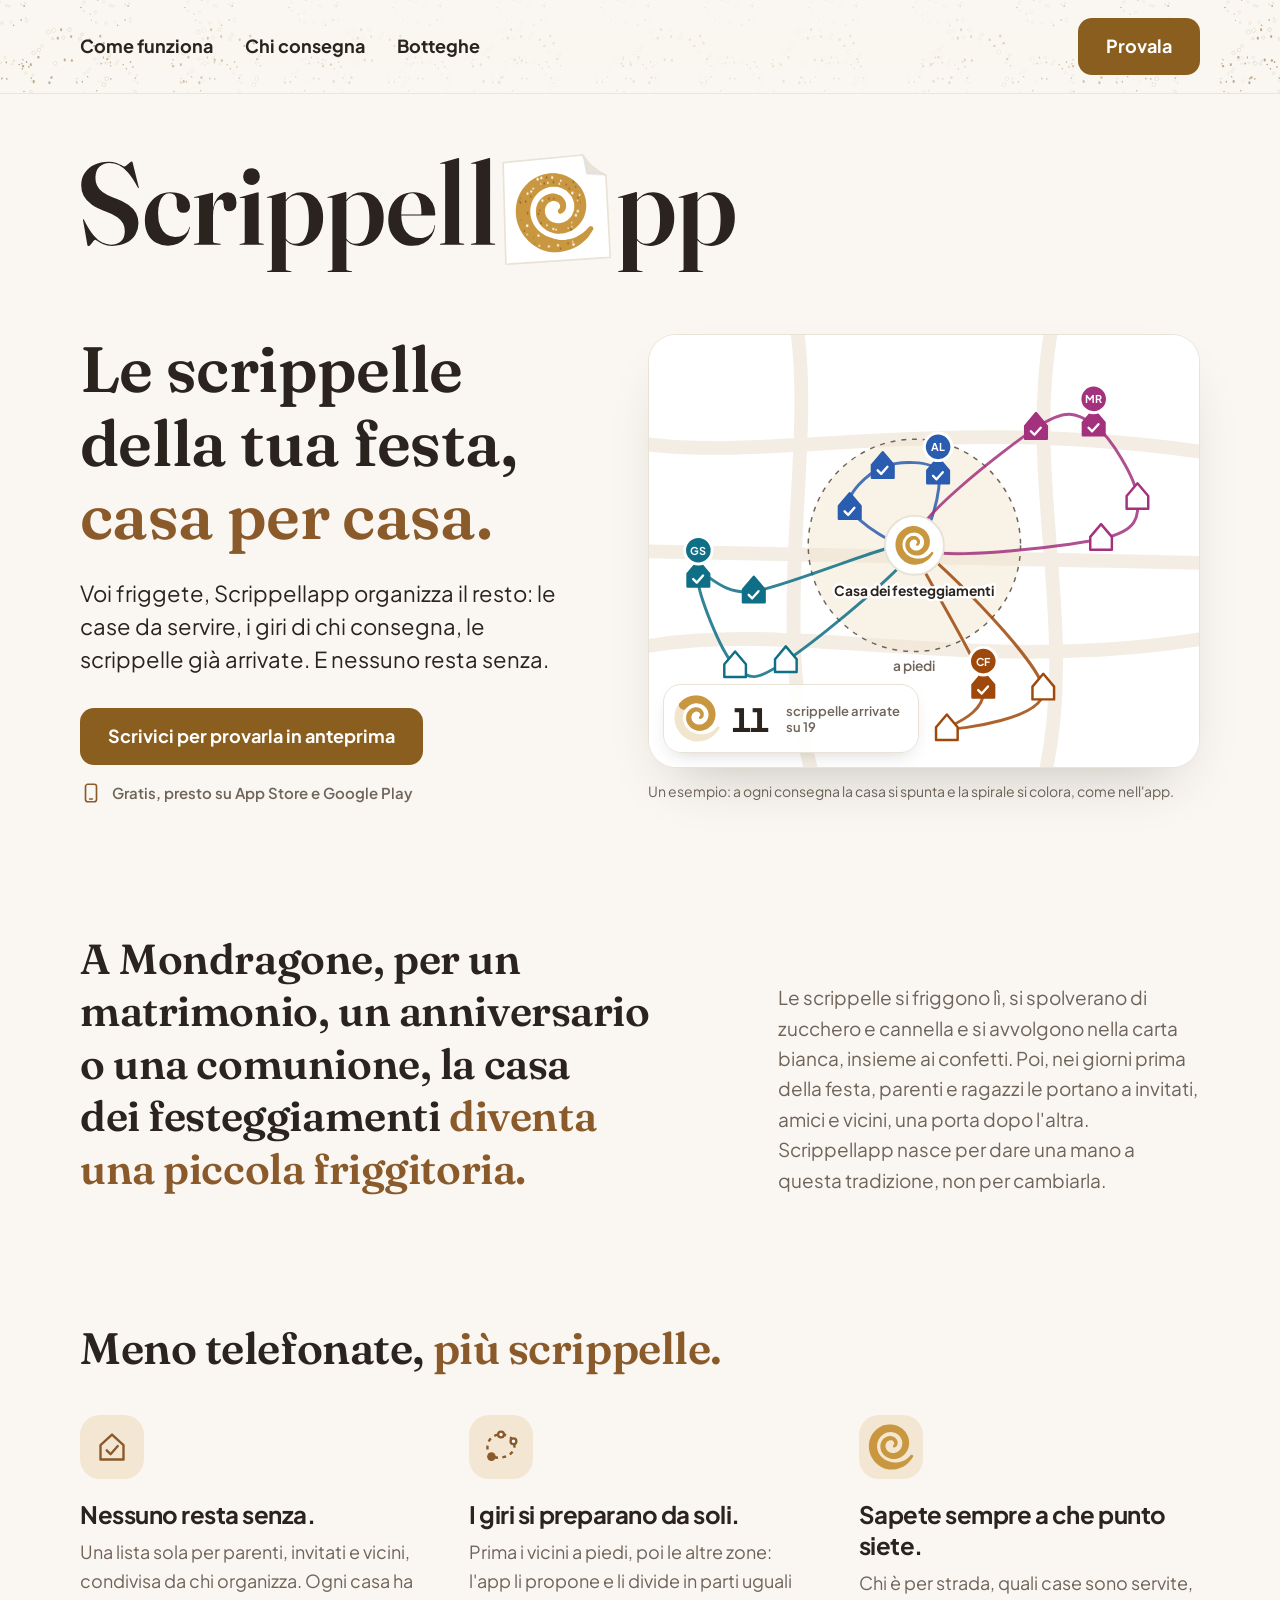
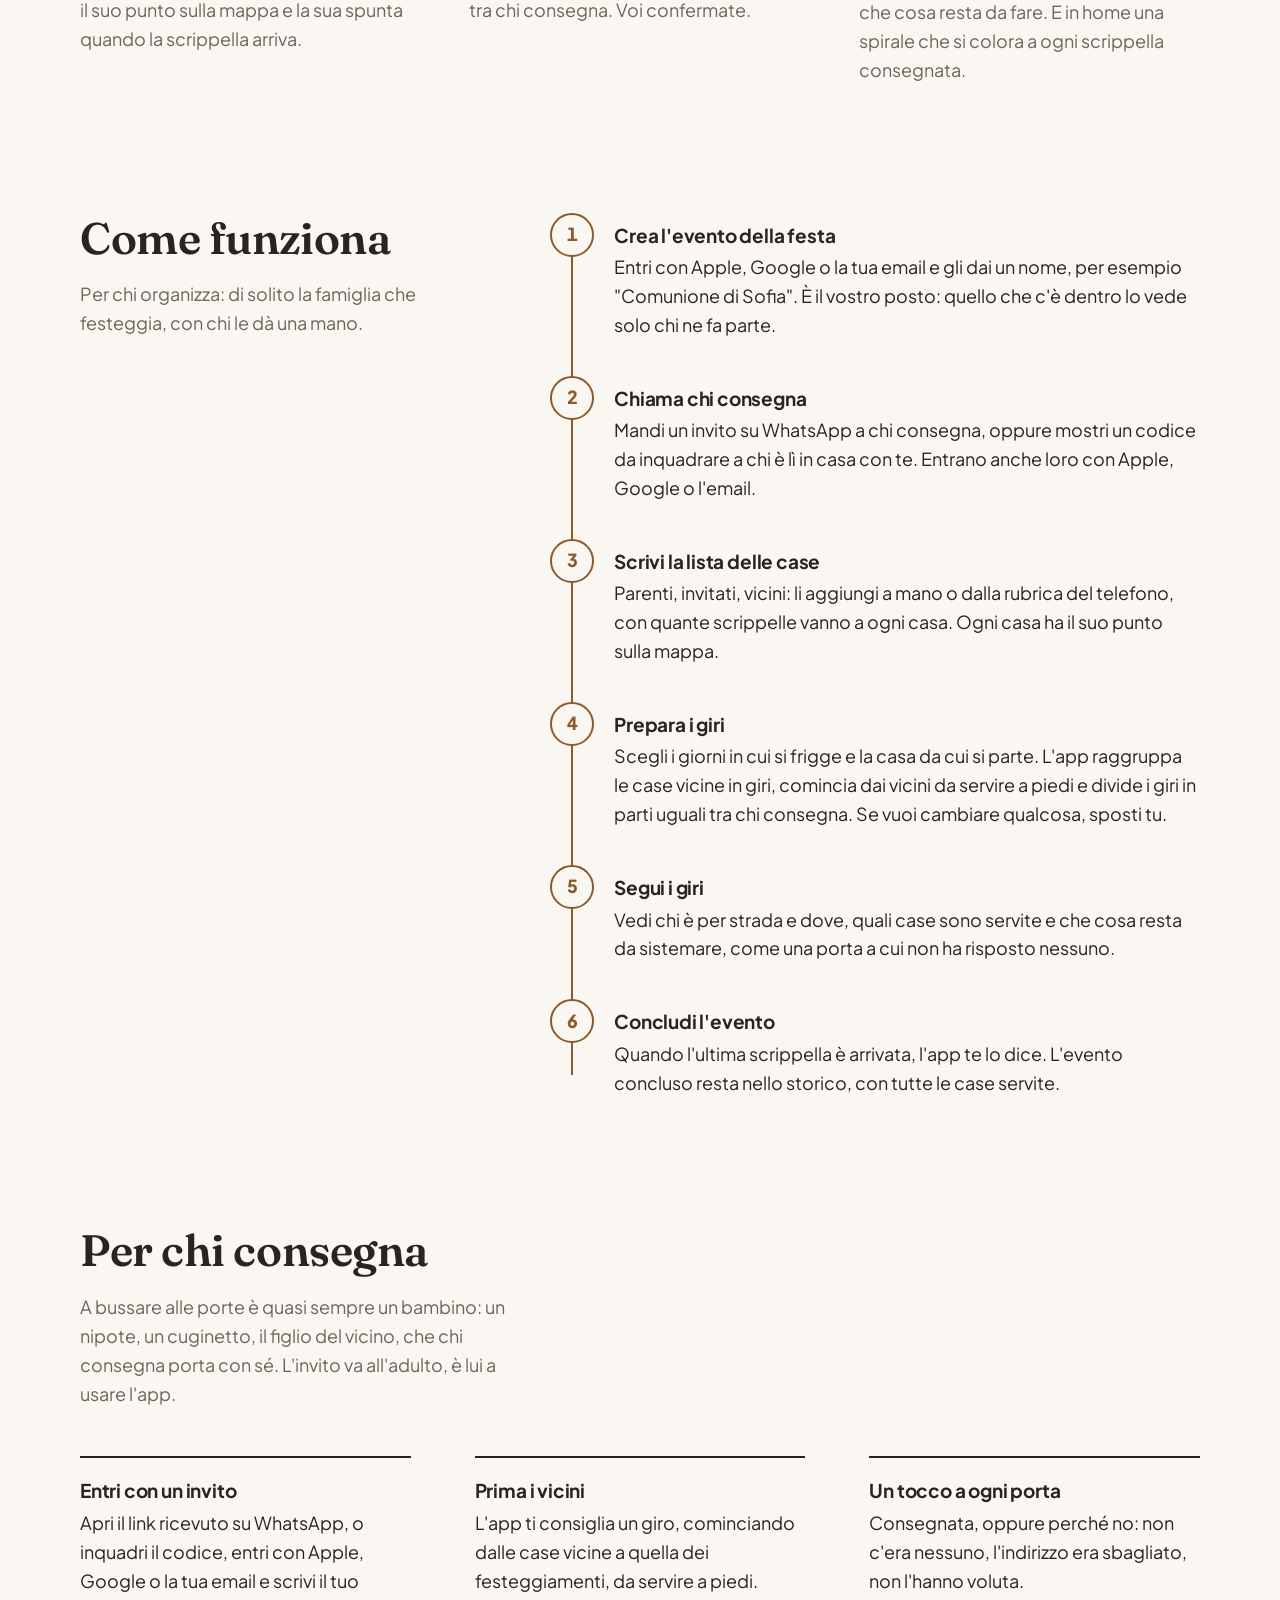
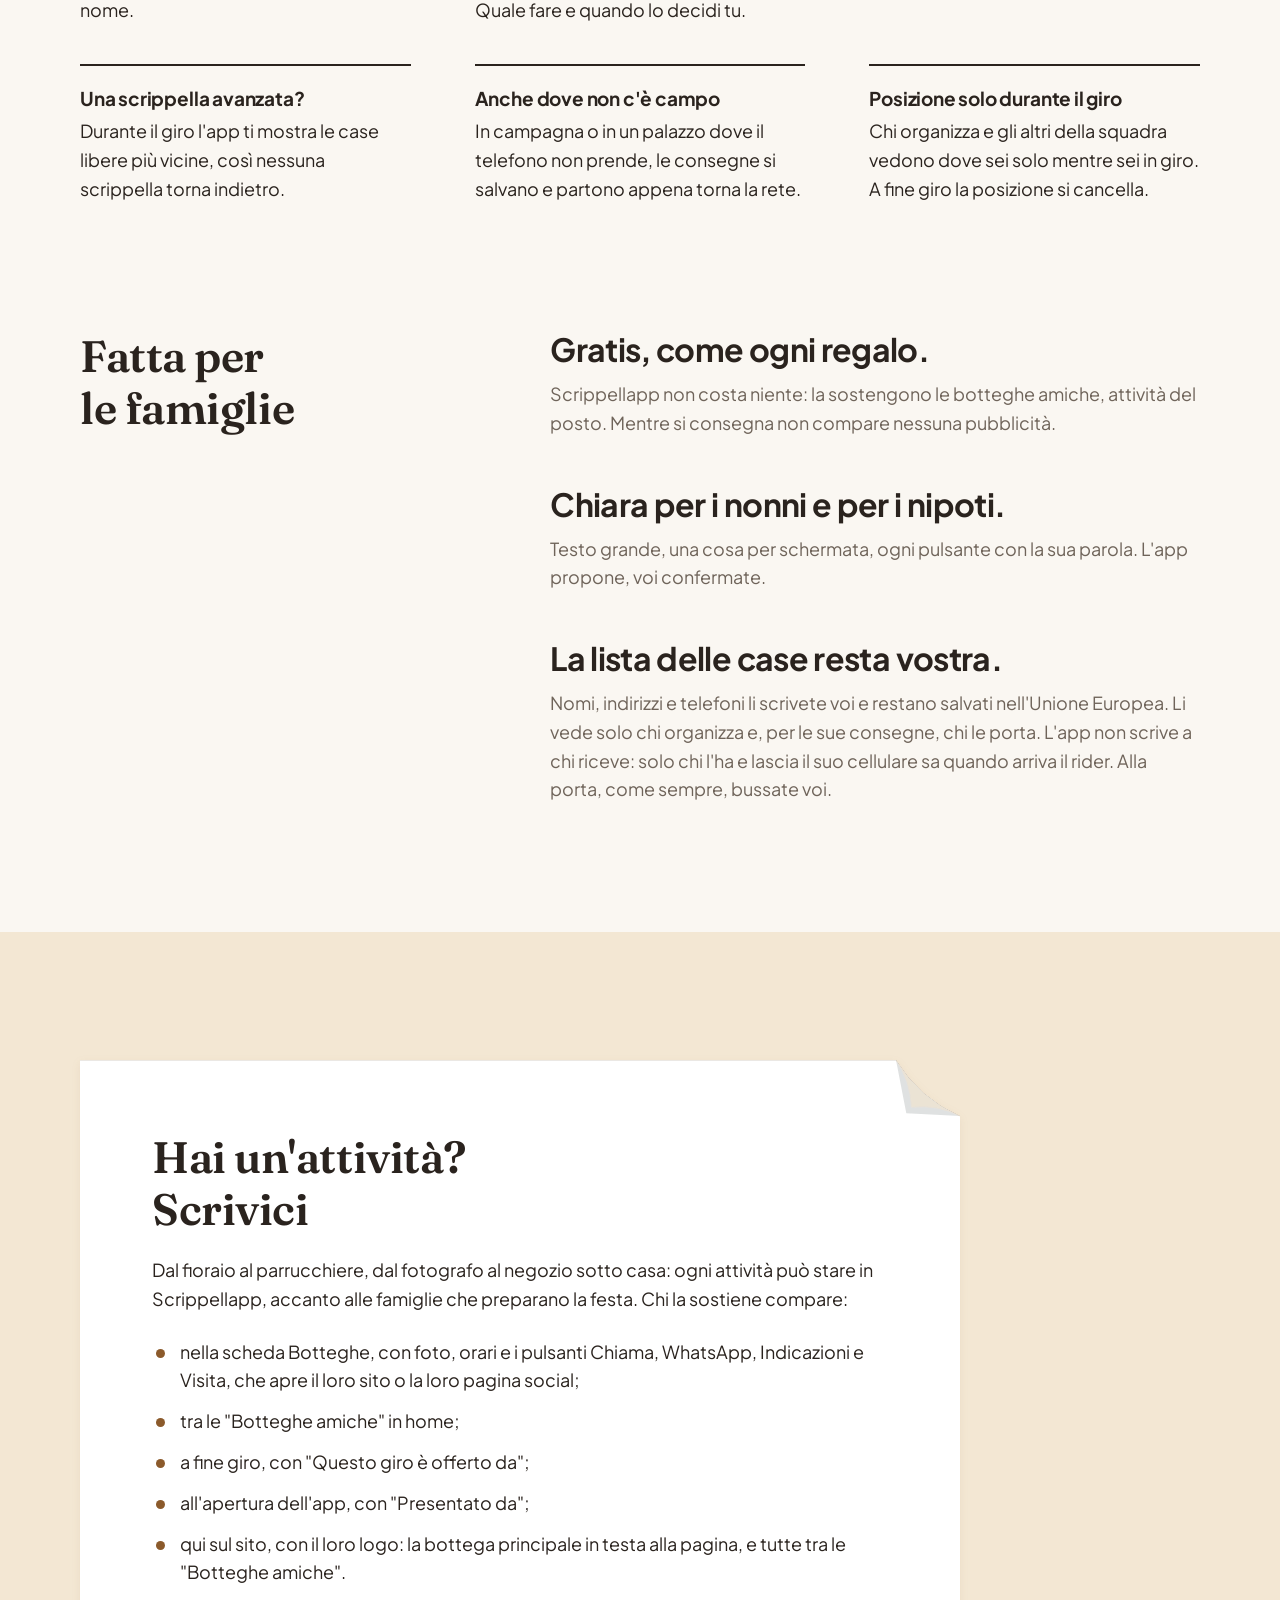
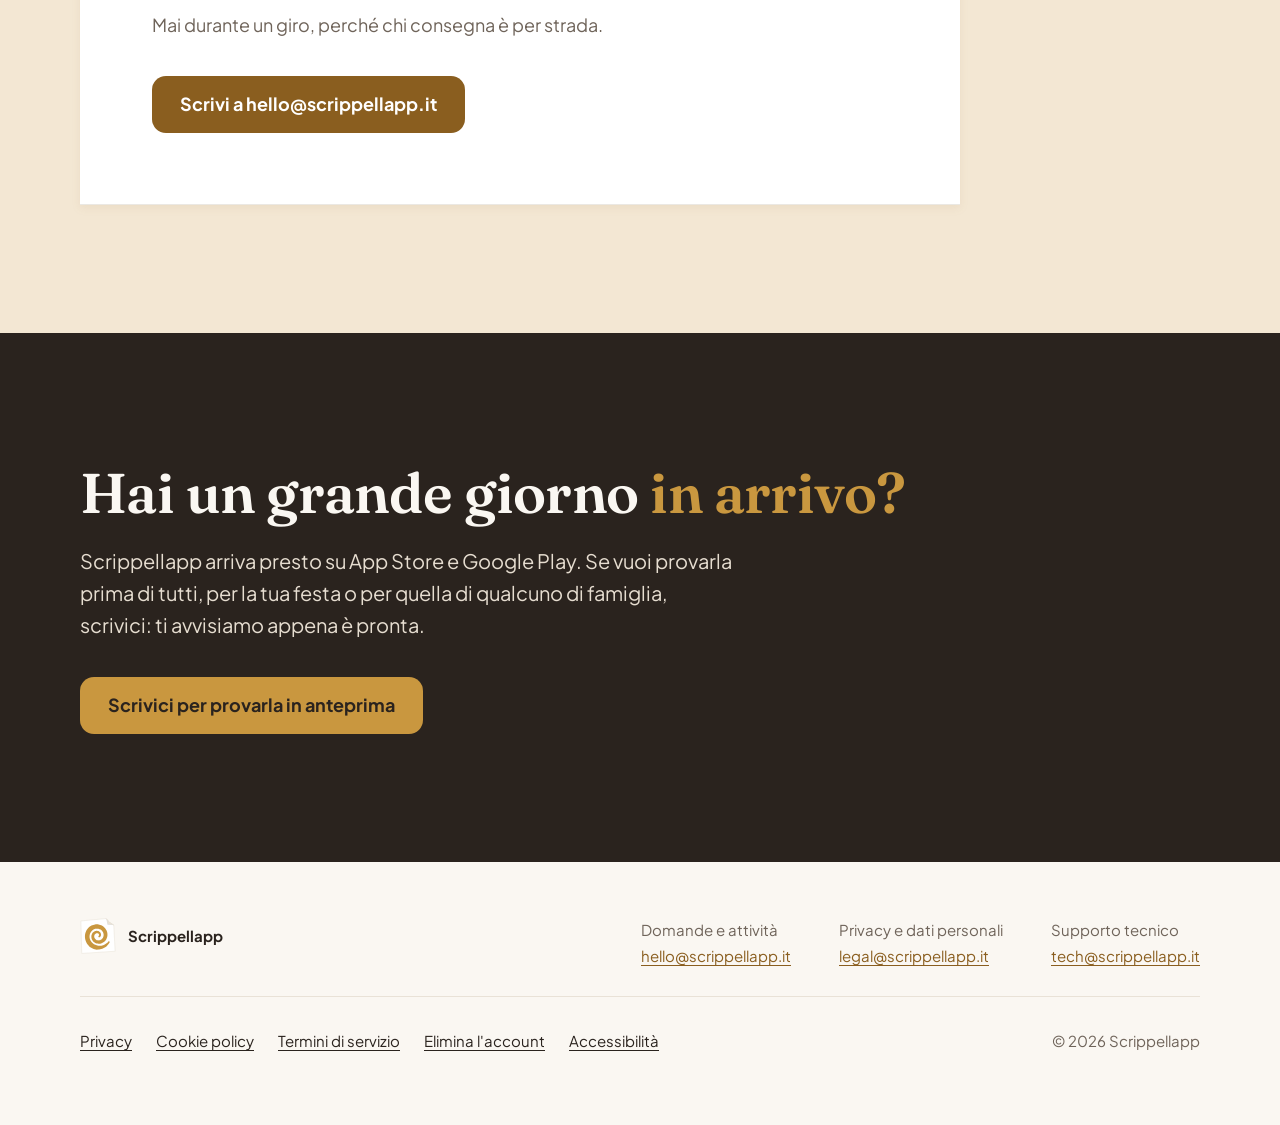
==== commit c4924dd6: "fix(sito): role img sul disegno dei giri, non sulla figure (axe) Co-Authored-By: Claude Opus 5.5 <no" ====
--- a/index.html
+++ b/index.html
@@ -121,8 +121,8 @@
           </div>
         </div>
         <!-- Esempio animato dei giri: il fotogramma qui sotto è quello fermo; lo script in fondo alla pagina lo fa andare avanti -->
-        <figure class="demo" data-demo data-totale="19" role="img" aria-label="Esempio dei giri di un evento: dalla casa dei festeggiamenti partono i giri, a piedi tra i vicini e verso le zone più lontane, ognuno nel colore di chi consegna. A ogni consegna la casa si spunta e la spirale si colora.">
-          <div class="demo-schermo">
+        <figure class="demo" data-demo data-totale="19">
+          <div class="demo-schermo" role="img" aria-label="Esempio dei giri di un evento: dalla casa dei festeggiamenti partono i giri, a piedi tra i vicini e verso le zone più lontane, ognuno nel colore di chi consegna. A ogni consegna la casa si spunta e la spirale si colora.">
         <svg class="mappa" viewBox="0 0 560 440" aria-hidden="true" focusable="false">
         <defs><clipPath id="mappa-bordo"><rect width="560" height="440" rx="24"/></clipPath></defs>
         <g clip-path="url(#mappa-bordo)">
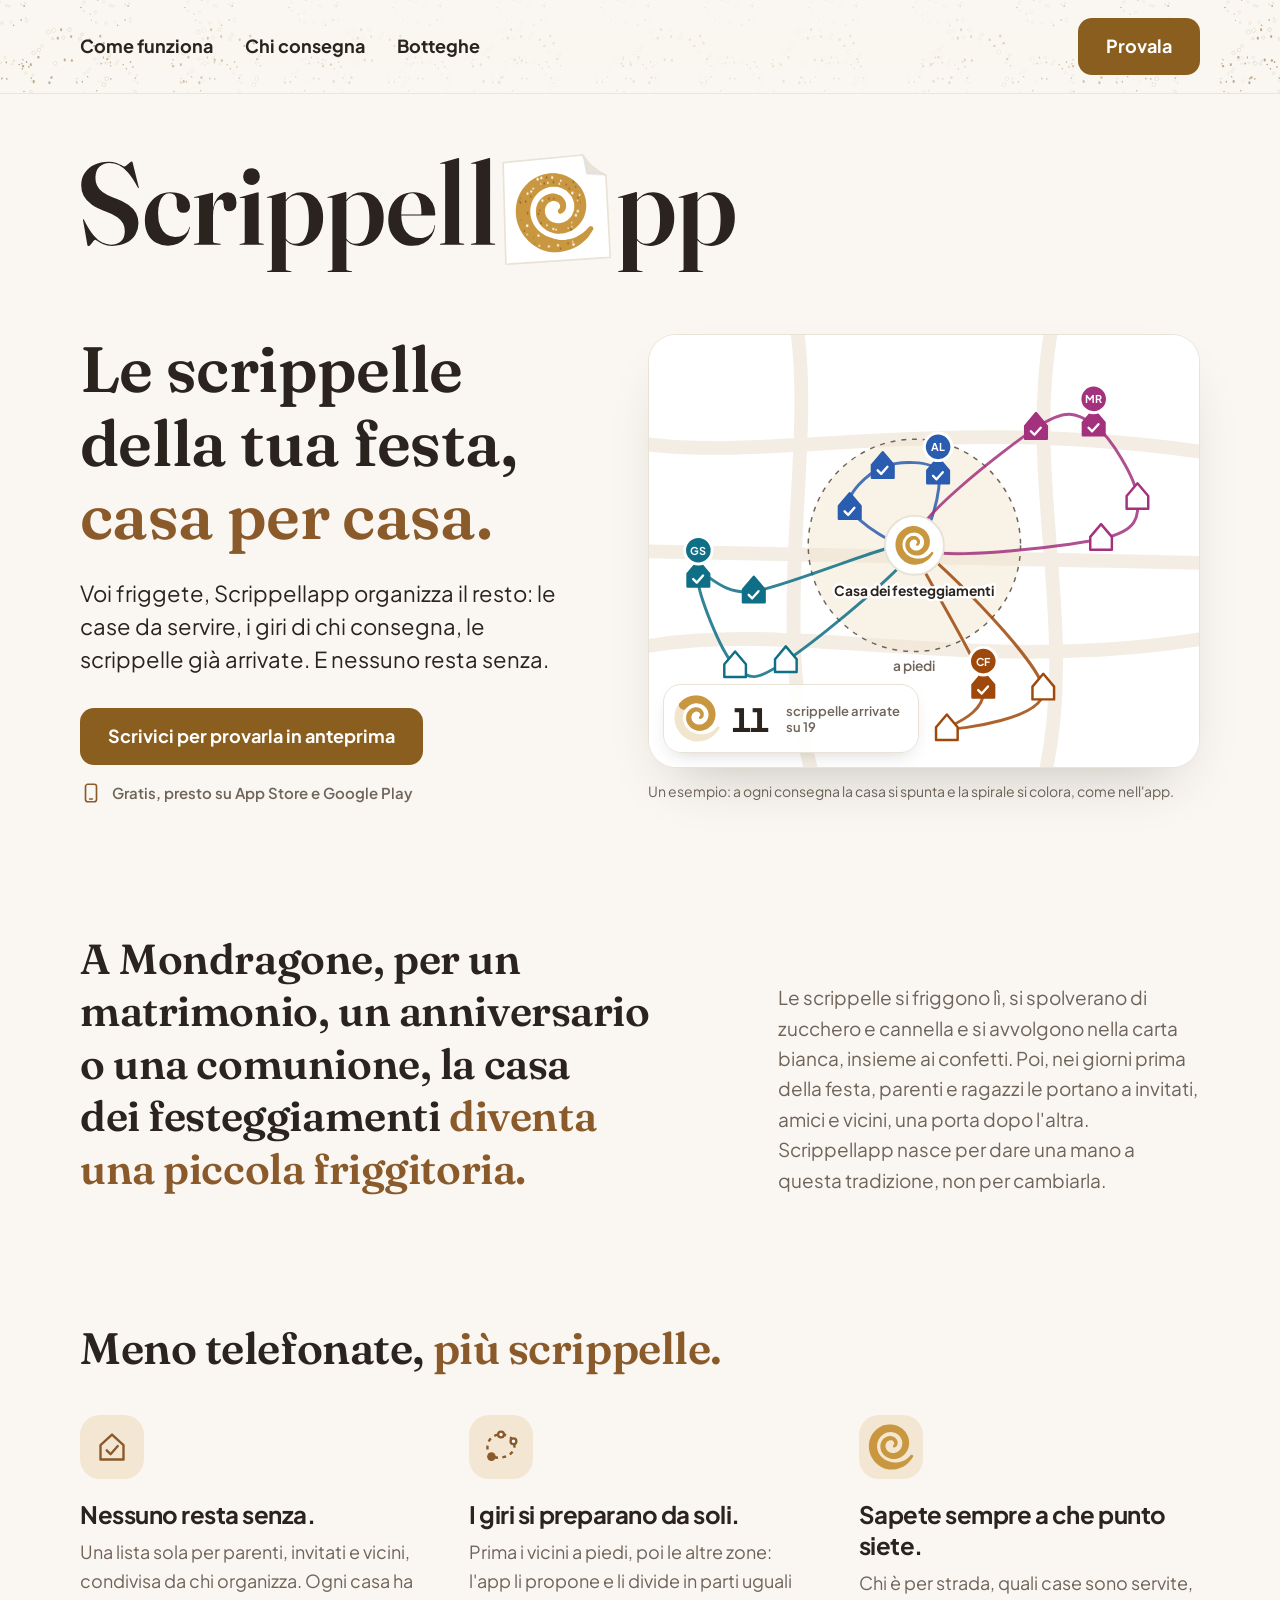
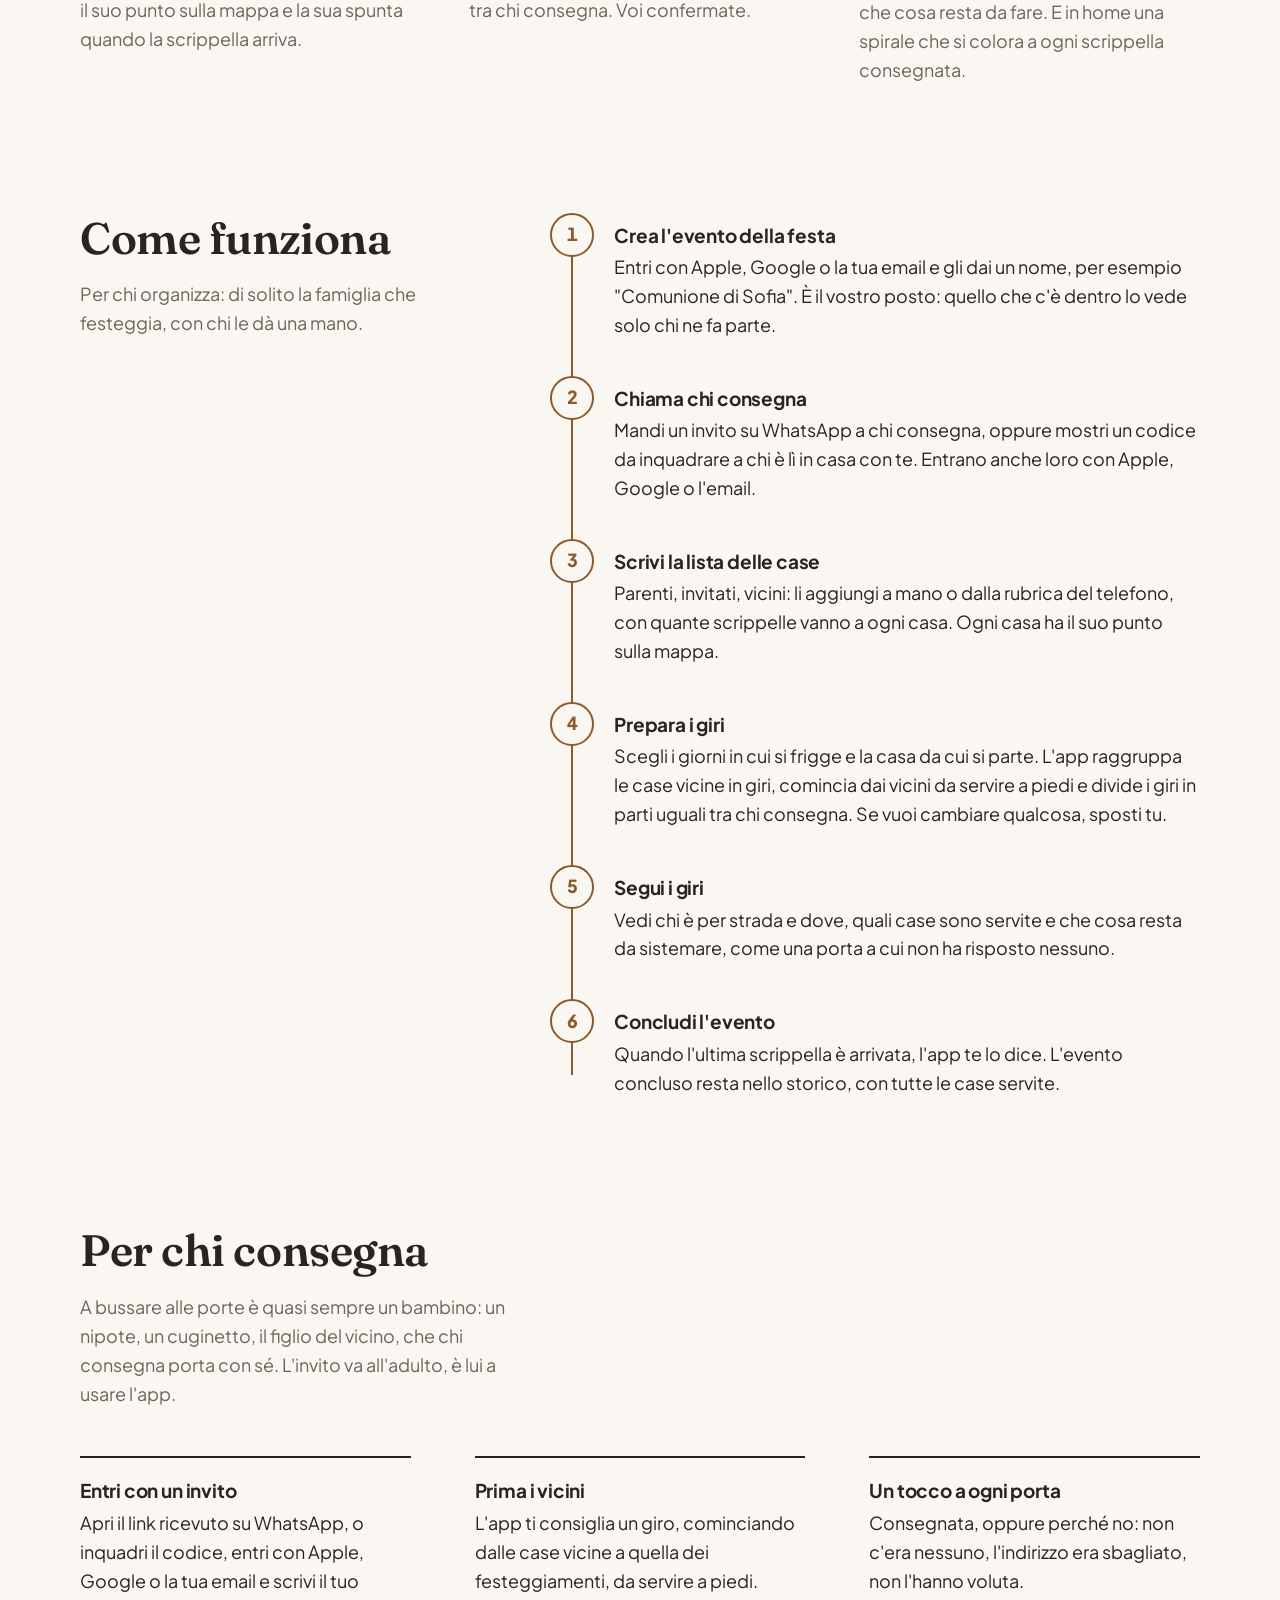
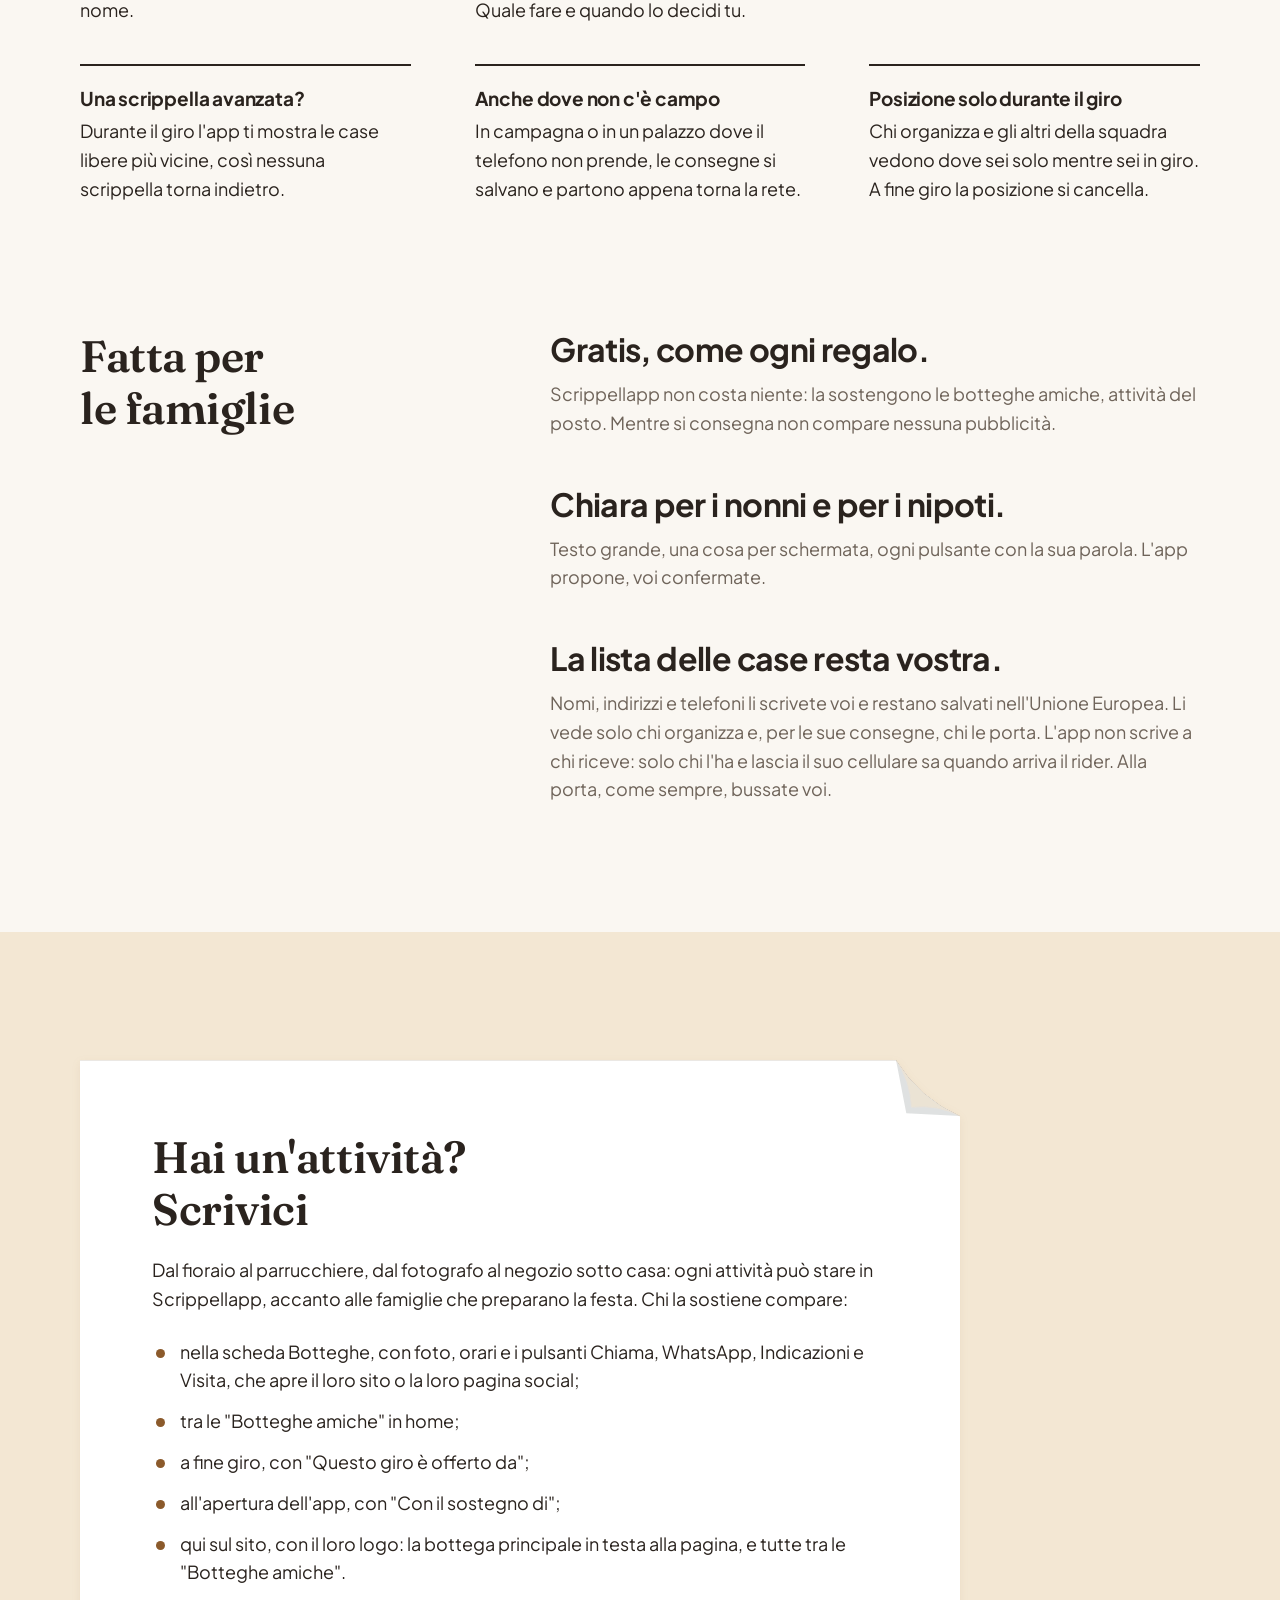
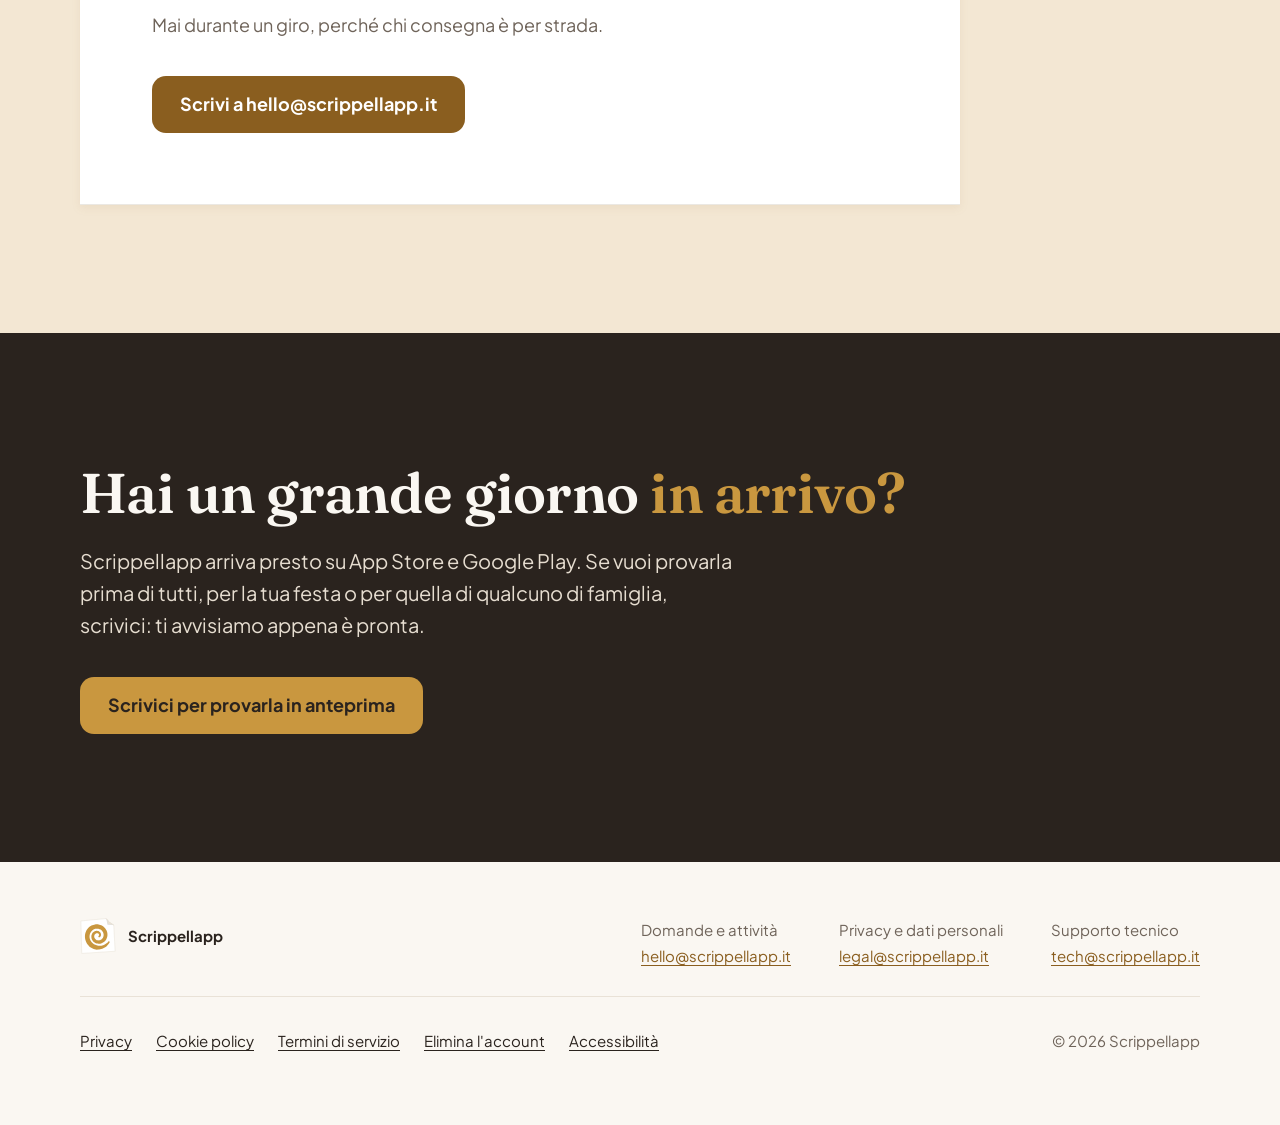
==== commit 4d6abc87: "feat(sito): "Con il sostegno di" e la fascia dell'anno sul foglio del Main (D-308) L'etichetta della" ====
--- a/index.html
+++ b/index.html
@@ -34,10 +34,10 @@
 
 <header class="testata">
   <div class="contenitore">
-    <!-- "Presentato da" (D-95): la bottega principale sta in testa alla pagina, come nell'Accesso dell'app.
-         Nascosto finché non c'è: lo script in fondo alla pagina mette qui il suo logo e lo mostra. -->
+    <!-- "Con il sostegno di" (D-95, D-308): la bottega principale sta in testa alla pagina, come nell'Accesso dell'app.
+         Nascosto finché non c'è: lo script in fondo alla pagina mette qui il suo logo, la fascia con l'anno e lo mostra. -->
     <p class="presentato" hidden>
-      <span>Presentato da</span>
+      <span>Con il sostegno di</span>
       <span class="posto posto-presentato"></span>
     </p>
     <!-- Patrocinio del Comune (D-202), piccolo nell'intestazione (Fase 15, lavoro 2): nascosto finché il Worker non dice che è acceso -->
@@ -362,7 +362,7 @@
         </ul>
       </div>
       <!-- Il dettaglio di una bottega (D-289): un foglio sopra la pagina, col popover del browser come il menu.
-           Lo riempie lo script quando si tocca una card o "Presentato da"; si chiude con la X, con Esc e toccando fuori -->
+           Lo riempie lo script quando si tocca una card o "Con il sostegno di"; si chiude con la X, con Esc e toccando fuori -->
       <div id="bottega" class="foglio-bottega" popover role="dialog" aria-modal="true" aria-labelledby="bottega-nome">
         <button type="button" class="chiudi-bottega" popovertarget="bottega" popovertargetaction="hide" aria-label="Chiudi">
           <span></span><span></span>
@@ -394,7 +394,7 @@
             <li>nella scheda Botteghe, con foto, orari e i pulsanti Chiama, WhatsApp, Indicazioni e Visita, che apre il loro sito o la loro pagina social;</li>
             <li>tra le "Botteghe amiche" in home;</li>
             <li>a fine giro, con "Questo giro è offerto da";</li>
-            <li>all'apertura dell'app, con "Presentato da";</li>
+            <li>all'apertura dell'app, con "Con il sostegno di";</li>
             <li>qui sul sito, con il loro logo: la bottega principale in testa alla pagina, e tutte tra le "Botteghe amiche".</li>
           </ul>
           <p class="nota">Mai durante un giro, perché chi consegna è per strada.</p>
@@ -527,9 +527,9 @@
 })();
 
 // Botteghe (D-95, D-289, Fase 10): le botteghe attive, lette dal Worker. La principale (Main) in
-// testa con "Presentato da" e anche prima nella fila, tutte come card nei posti tratteggiati di "Botteghe amiche"; i posti
+// testa con "Con il sostegno di" e anche prima nella fila, tutte come card nei posti tratteggiati di "Botteghe amiche"; i posti
 // liberi restano tratteggiati. Le due parti si vedono solo se hanno una bottega: se non ce ne sono,
-// o il Worker non risponde, restano nascoste. Una card (e "Presentato da") è un pulsante: apre il
+// o il Worker non risponde, restano nascoste. Una card (e "Con il sostegno di") è un pulsante: apre il
 // dettaglio nel foglio #bottega, coi contatti come nell'app; il fuoco torna sulla card alla chiusura.
 // Si contano, in forma aggregata come le viste, l'apertura del foglio e i tocchi sui pulsanti.
 // Con la stessa lettura il patrocinio del Comune (D-202): intestazione e piede compaiono se è acceso.
@@ -689,6 +689,17 @@
         posto.className = 'posto posto-presentato pieno';
         posto.setAttribute('aria-label', main.nome + ': apri la scheda');
         posto.appendChild(logo(main, '', true));
+        // la fascia con l'anno di fine del contratto (D-308): il lettore dello schermo la sente
+        // con l'etichetta, "Con il sostegno di, 2027", perché il nome del pulsante copre il resto
+        if (typeof main.annoFine === 'number') {
+          var fascia = testo('fascia-anno', String(main.annoFine));
+          fascia.setAttribute('aria-hidden', 'true');
+          posto.appendChild(fascia);
+          posto.classList.add('con-fascia');
+          segnaposto.parentNode.firstElementChild.appendChild(
+            testo('solo-lettore', ', ' + main.annoFine)
+          );
+        }
         posto.addEventListener('click', function () {
           apri(main, posto);
         });
--- a/assets/site.css
+++ b/assets/site.css
@@ -172,7 +172,7 @@
   pointer-events: none;
 }
 
-/* Tre colonne: "Presentato da" a sinistra, menu a destra, patrocinio al centro dello spazio
+/* Tre colonne: "Con il sostegno di" a sinistra, menu a destra, patrocinio al centro dello spazio
    che resta tra i due (non per forza al centro della pagina) */
 .testata:not(.testata-pagina) .contenitore {
   display: grid;
@@ -181,7 +181,7 @@
   gap: 12px 24px;
 }
 
-/* L'altezza per il foglio di "Presentato da" solo quando c'è: senza, la testata resta bassa.
+/* L'altezza per il foglio di "Con il sostegno di" solo quando c'è: senza, la testata resta bassa.
    Sotto i 680 px la riga si adatta da sola */
 @media (min-width: 680px) {
   .testata:not(.testata-pagina):has(.presentato:not([hidden])) .contenitore {
@@ -207,7 +207,7 @@
 }
 
 @media (min-width: 900px) {
-  /* Sugli schermi larghi la testata resta in alto: "Presentato da" e il menu sempre a portata */
+  /* Sugli schermi larghi la testata resta in alto: "Con il sostegno di" e il menu sempre a portata */
   .testata:not(.testata-pagina) {
     position: sticky;
     top: 0;
@@ -307,7 +307,7 @@
   font-weight: 600;
 }
 
-/* "Presentato da" e "Botteghe amiche" restano nascosti finché non hanno una bottega */
+/* "Con il sostegno di" e "Botteghe amiche" restano nascosti finché non hanno una bottega */
 .presentato[hidden],
 .botteghe[hidden] {
   display: none;
@@ -369,8 +369,54 @@
   clip-path: path('M0 0Q7.3 11.8 20 17.4Q13.2 13.8 4.9 14.6Q4.4 6.2 0 0Z');
 }
 
+/* La fascia dell'anno (D-308): color scrippella, zig zag ai due capi, ruotata di 16° in senso
+   antiorario. Sporge in basso a destra nel margine della testata e nello spazio fino al menu; il
+   logo si sposta un po' a sinistra. Misura fissa, anche col testo ingrandito */
+.posto.posto-presentato.pieno.con-fascia {
+  padding-right: 34px;
+}
+
+.fascia-anno {
+  position: absolute;
+  right: -12px;
+  bottom: -8px;
+  width: 56px;
+  height: 20px;
+  background: var(--scrippella);
+  color: var(--testo);
+  font-size: 14px;
+  font-weight: 500;
+  line-height: 20px;
+  letter-spacing: 0.05em;
+  text-align: center;
+  white-space: nowrap;
+  transform: rotate(-16deg);
+  clip-path: polygon(
+    0 0,
+    100% 0,
+    calc(100% - 6px) 25%,
+    100% 50%,
+    calc(100% - 6px) 75%,
+    100% 100%,
+    0 100%,
+    6px 75%,
+    0 50%,
+    6px 25%
+  );
+}
+
+/* Per il solo lettore dello schermo: l'anno dopo "Con il sostegno di" */
+.solo-lettore {
+  position: absolute;
+  width: 1px;
+  height: 1px;
+  overflow: hidden;
+  clip-path: inset(50%);
+  white-space: nowrap;
+}
+
 @media (max-width: 679px) {
-  /* "Presentato da" prende tutta la colonna, così il foglio si può stringere */
+  /* "Con il sostegno di" prende tutta la colonna, così il foglio si può stringere */
   .testata .presentato {
     justify-self: stretch;
   }
@@ -381,6 +427,12 @@
 
   .posto.posto-presentato.pieno {
     padding: 10px 24px 10px 12px;
+  }
+
+  .posto.posto-presentato.pieno.con-fascia {
+    padding-right: 32px;
+    /* la fascia non tocca il filo del patrocinio sotto */
+    margin-bottom: 10px;
   }
 }
 
@@ -1342,7 +1394,7 @@
   line-height: 1.4;
 }
 
-/* "Presentato da" apre il dettaglio come una card */
+/* "Con il sostegno di" apre il dettaglio come una card */
 button.posto-presentato {
   font: inherit;
   cursor: pointer;
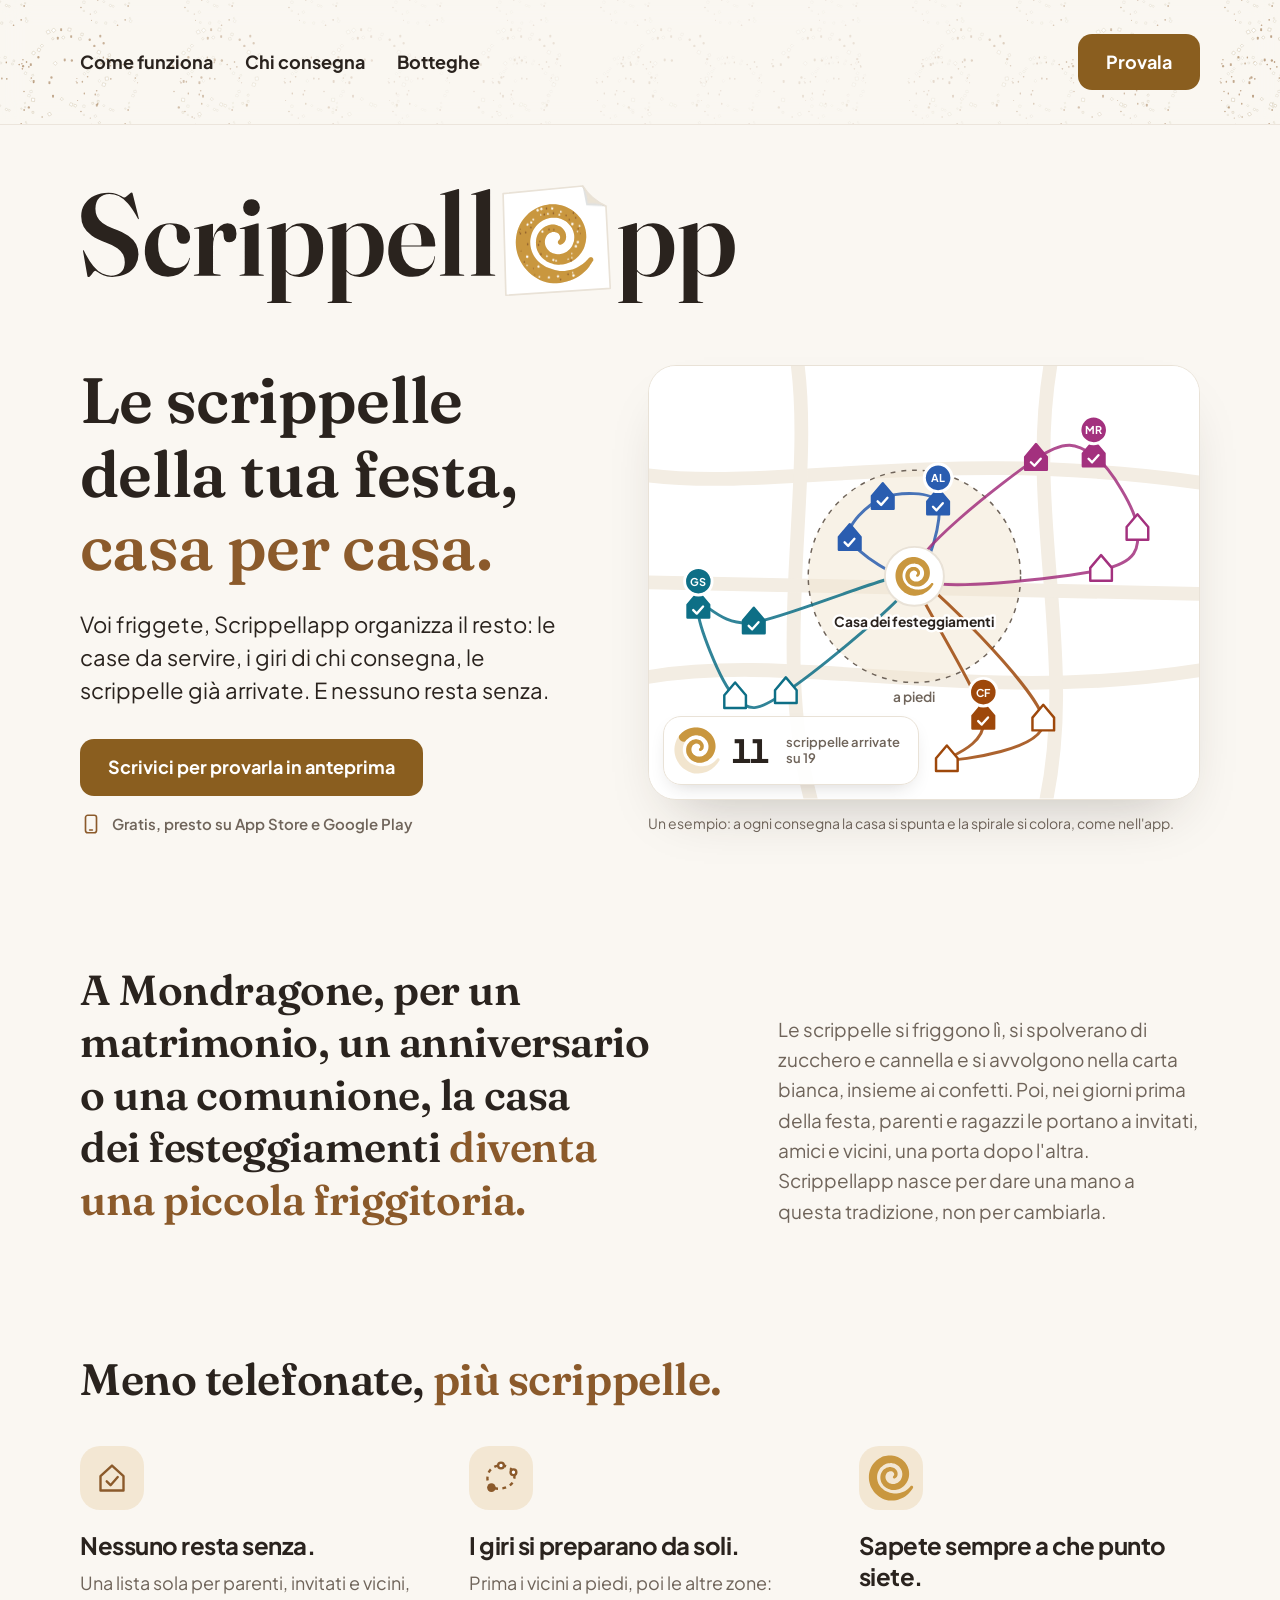
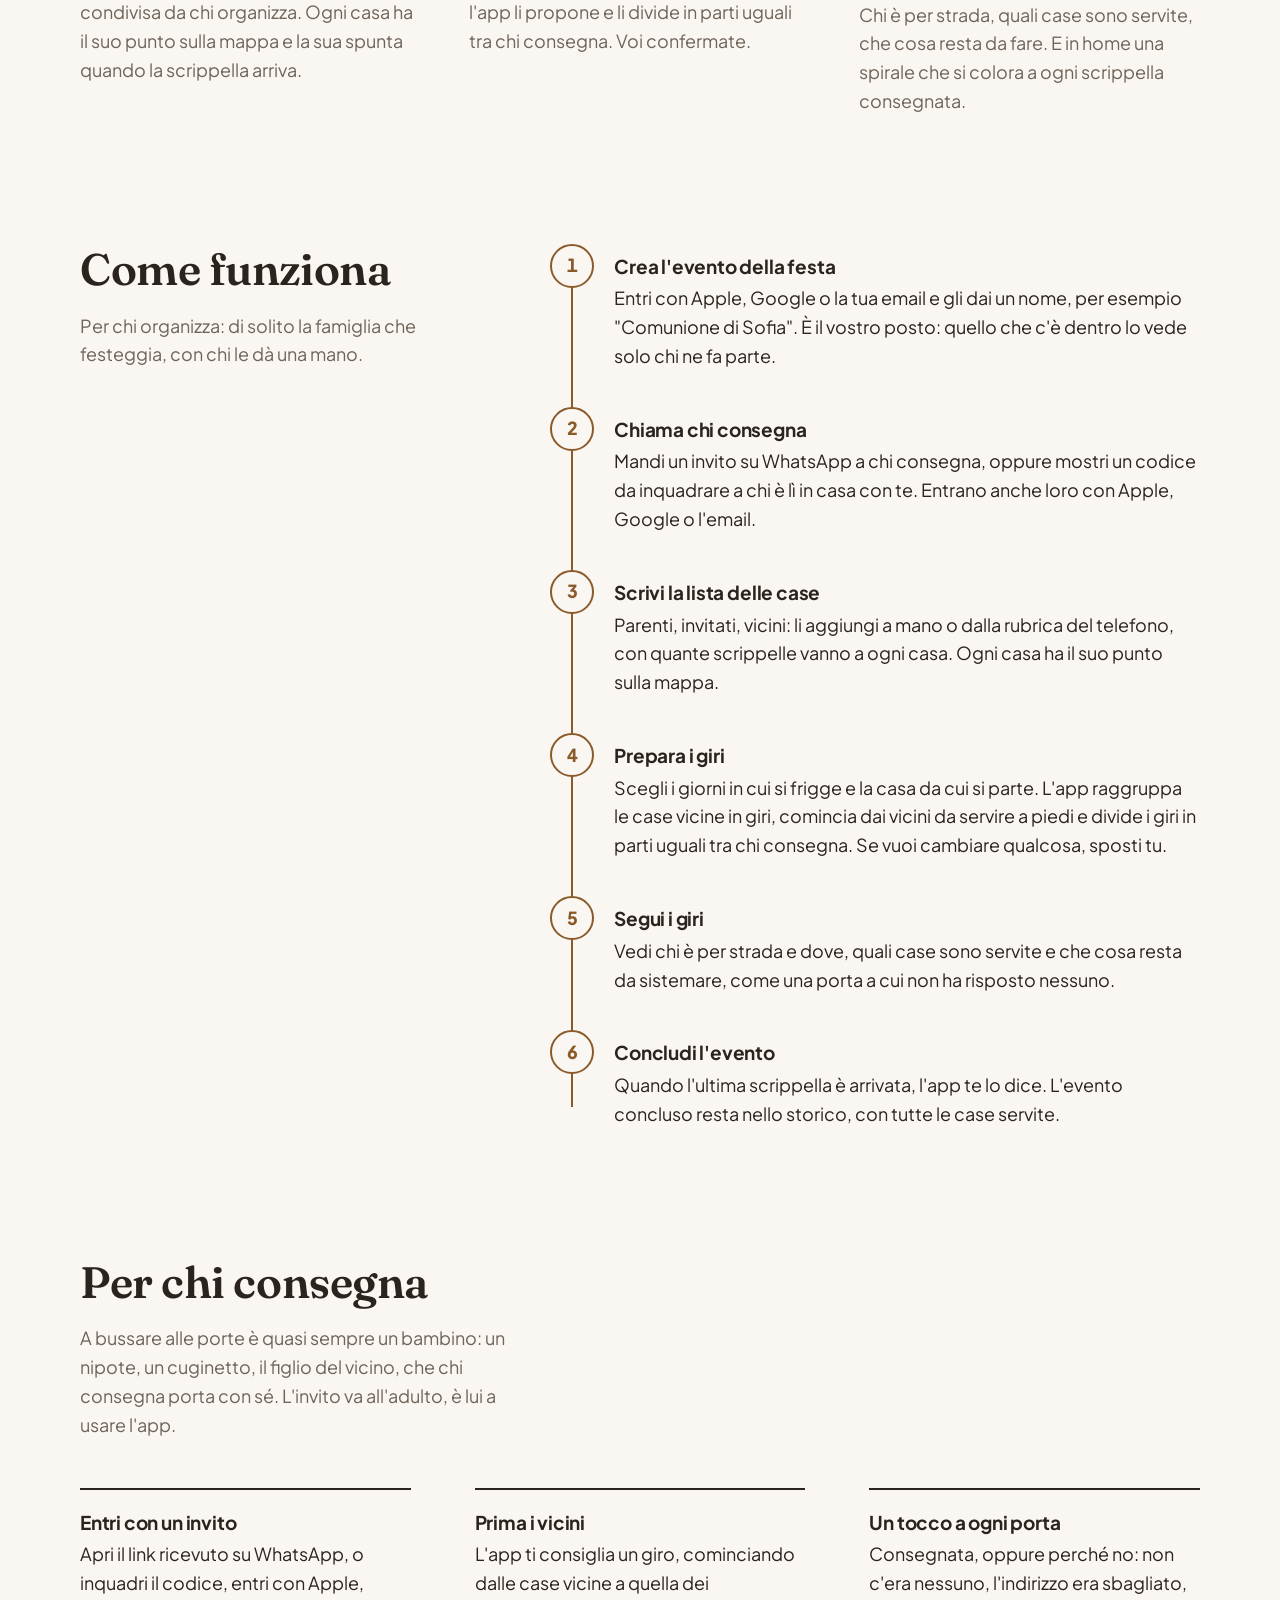
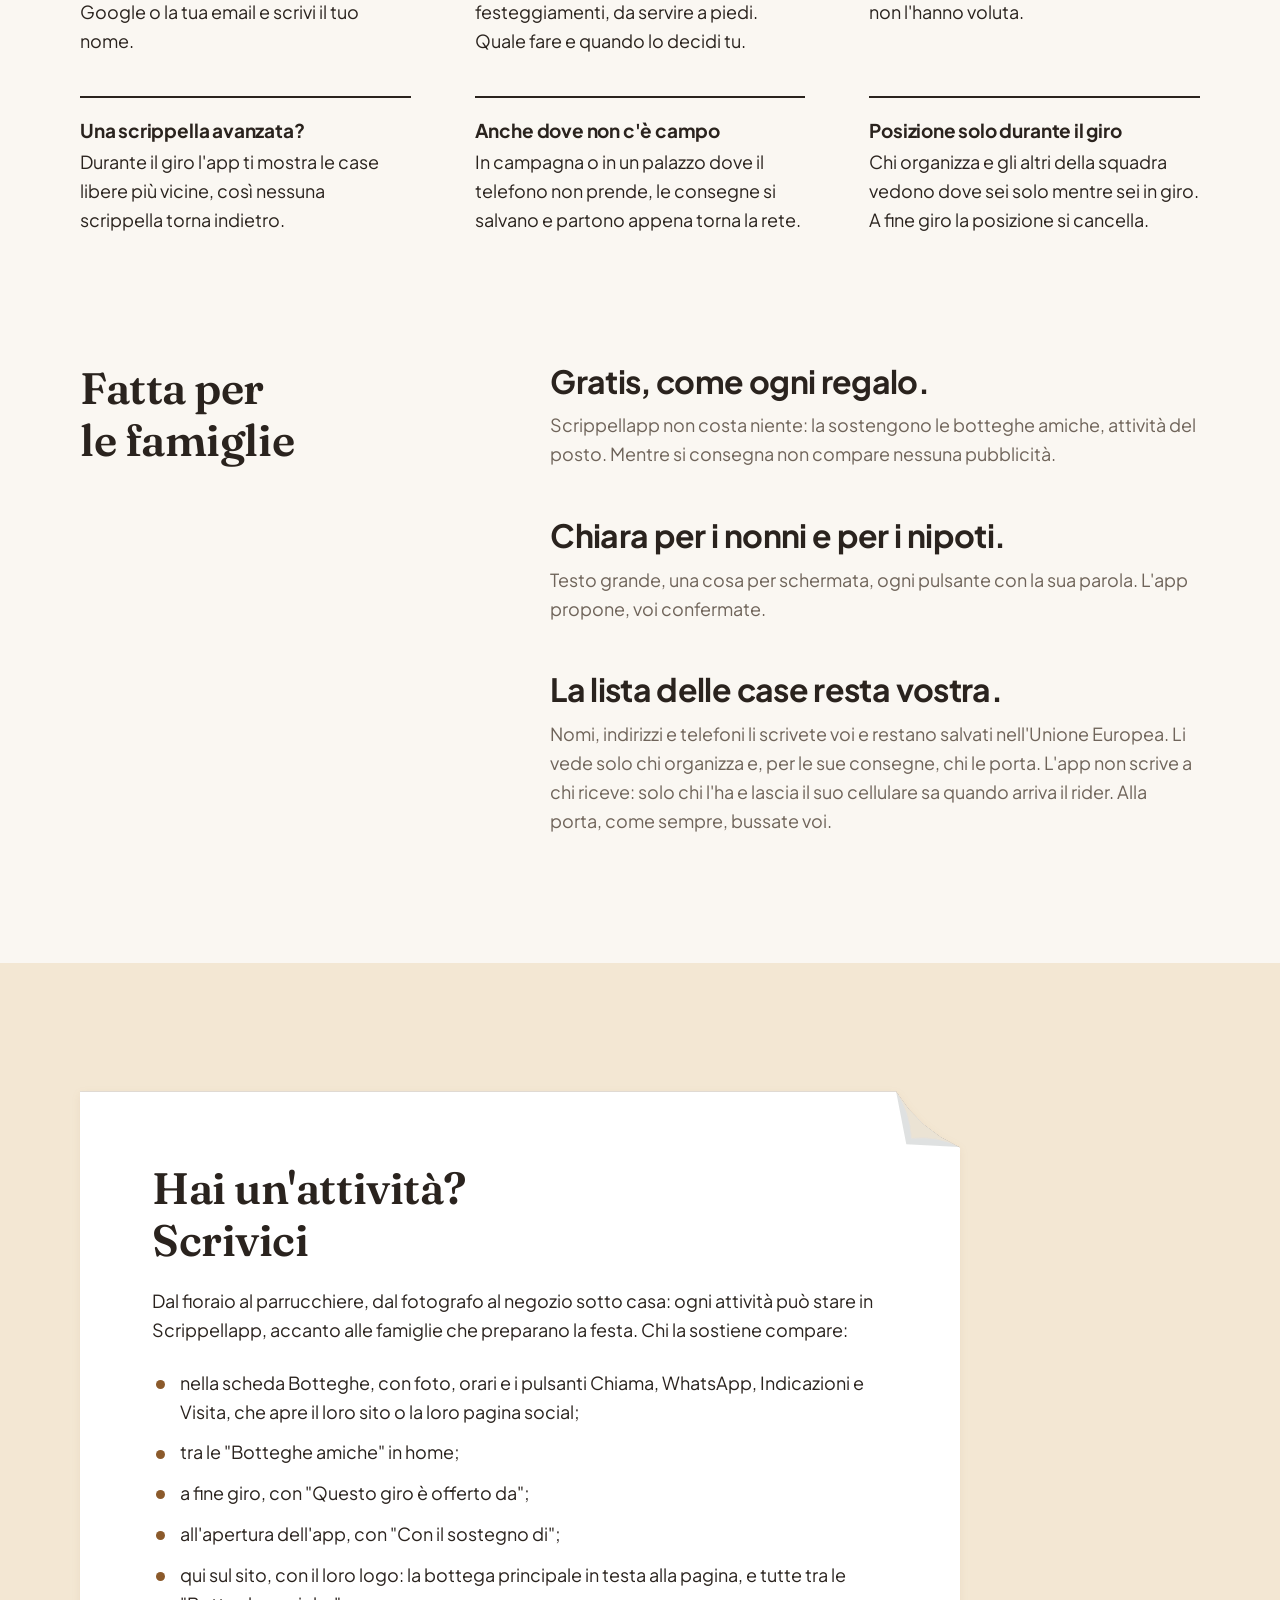
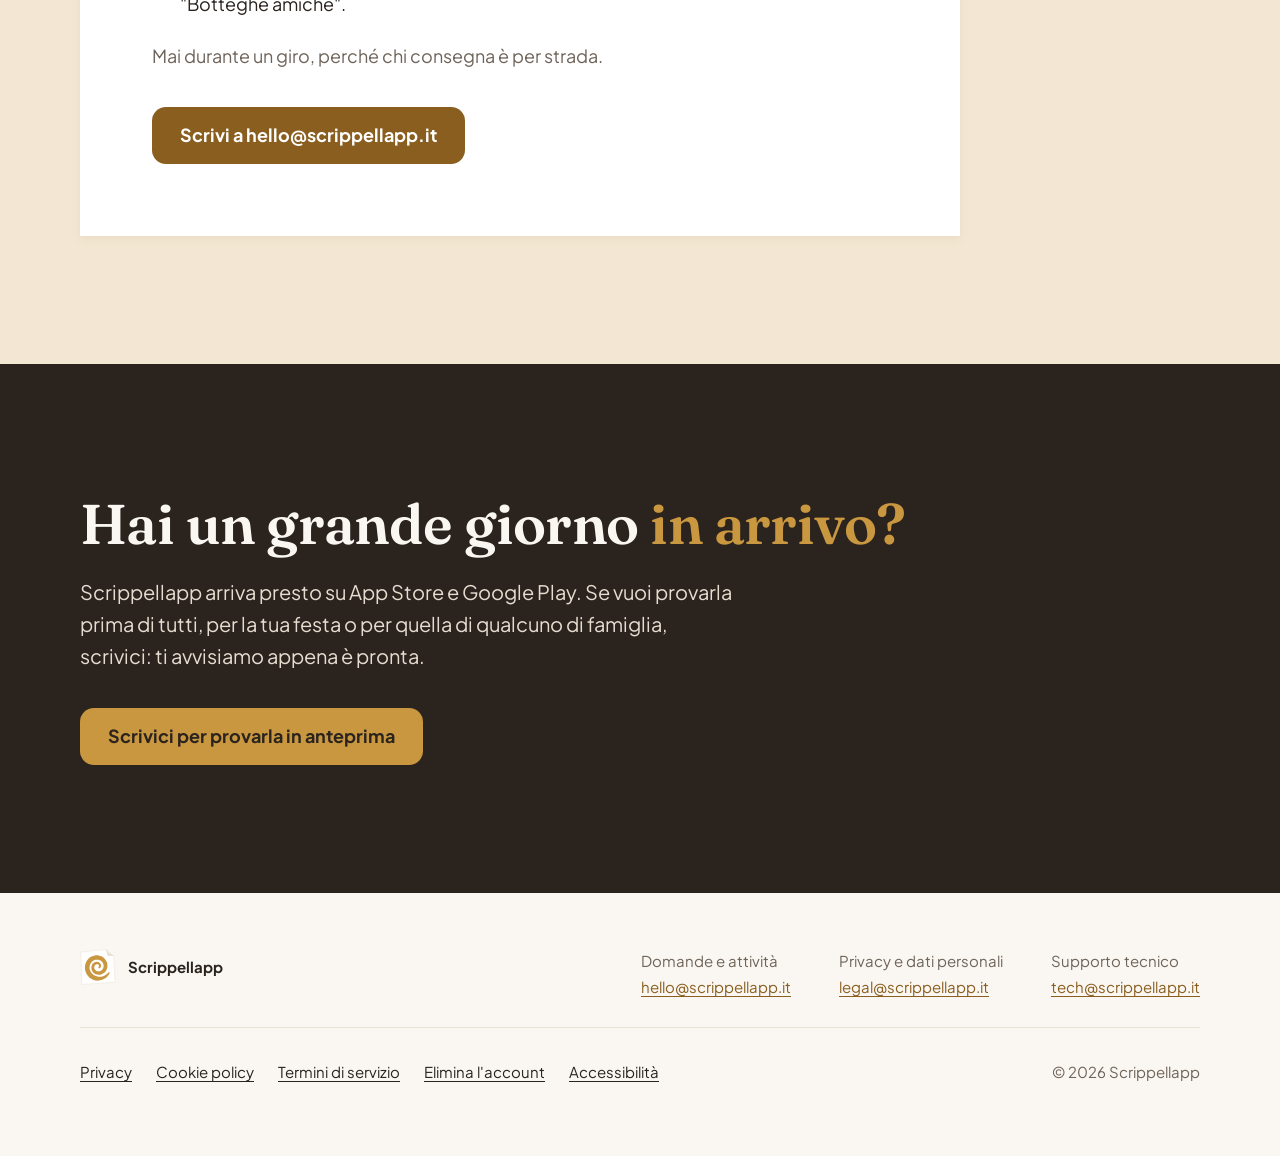
==== commit 3702dc08: "fix(sito): foglio bottega in <dialog> con showModal, Vai al contenuto sopra la testata, altezza test" ====
--- a/index.html
+++ b/index.html
@@ -361,10 +361,10 @@
           <li class="posto"></li>
         </ul>
       </div>
-      <!-- Il dettaglio di una bottega (D-289): un foglio sopra la pagina, col popover del browser come il menu.
+      <!-- Il dettaglio di una bottega (D-289): un foglio sopra la pagina, un <dialog> aperto con showModal() (sfondo inerte, fuoco dentro).
            Lo riempie lo script quando si tocca una card o "Con il sostegno di"; si chiude con la X, con Esc e toccando fuori -->
-      <div id="bottega" class="foglio-bottega" popover role="dialog" aria-modal="true" aria-labelledby="bottega-nome">
-        <button type="button" class="chiudi-bottega" popovertarget="bottega" popovertargetaction="hide" aria-label="Chiudi">
+      <dialog id="bottega" class="foglio-bottega" aria-labelledby="bottega-nome">
+        <button type="button" class="chiudi-bottega" aria-label="Chiudi">
           <span></span><span></span>
         </button>
         <img class="bottega-foto" alt="" hidden>
@@ -381,7 +381,7 @@
           <a class="pulsante bottega-indicazioni" data-azione="indicazioni" target="_blank" rel="sponsored noopener">Indicazioni</a>
           <a class="pulsante bottega-link" data-azione="link" target="_blank" rel="sponsored noopener" hidden>Visita</a>
         </div>
-      </div>
+      </dialog>
       <div class="foglio-ombra">
         <div class="foglio">
           <svg class="lembo" viewBox="0 0 64 56" aria-hidden="true">
@@ -530,7 +530,7 @@
 // testa con "Con il sostegno di" e anche prima nella fila, tutte come card nei posti tratteggiati di "Botteghe amiche"; i posti
 // liberi restano tratteggiati. Le due parti si vedono solo se hanno una bottega: se non ce ne sono,
 // o il Worker non risponde, restano nascoste. Una card (e "Con il sostegno di") è un pulsante: apre il
-// dettaglio nel foglio #bottega, coi contatti come nell'app; il fuoco torna sulla card alla chiusura.
+// dettaglio nel foglio #bottega (<dialog> con showModal), coi contatti come nell'app; il fuoco torna sulla card alla chiusura.
 // Si contano, in forma aggregata come le viste, l'apertura del foglio e i tocchi sui pulsanti.
 // Con la stessa lettura il patrocinio del Comune (D-202): intestazione e piede compaiono se è acceso.
 (function () {
@@ -539,6 +539,8 @@
   var foglio = document.getElementById('bottega');
   var aperta = null;
   var origine = null;
+  // senza showModal (Safari prima della 15.4) le card non aprono niente: non sono pulsanti
+  var modale = !!(foglio && foglio.showModal);
 
   // una riga per azione, in JSON come le metriche dell'app: il Worker dà il permesso (CORS) al sito
   var conta = function (bottega, azione) {
@@ -568,7 +570,7 @@
   };
 
   var apri = function (bottega, da) {
-    if (!foglio || !foglio.showPopover) return;
+    if (!foglio || !foglio.showModal) return;
     aperta = bottega;
     origine = da;
     var foto = foglio.querySelector('.bottega-foto');
@@ -593,7 +595,7 @@
       el.classList.remove('intero');
     });
     if (accesi.length % 2 === 1) accesi[accesi.length - 1].classList.add('intero');
-    foglio.showPopover();
+    foglio.showModal();
     foglio.querySelector('.chiudi-bottega').focus();
     conta(bottega, 'scheda');
   };
@@ -603,9 +605,17 @@
       var pulsante = e.target.closest('[data-azione]');
       if (pulsante && aperta) conta(aperta, pulsante.getAttribute('data-azione'));
     });
+    foglio.querySelector('.chiudi-bottega').addEventListener('click', function () {
+      foglio.close();
+    });
+    // toccando lo sfondo (fuori dal riquadro) si chiude
+    foglio.addEventListener('click', function (e) {
+      if (e.target !== foglio) return;
+      var r = foglio.getBoundingClientRect();
+      if (e.clientX < r.left || e.clientX > r.right || e.clientY < r.top || e.clientY > r.bottom) foglio.close();
+    });
     // chiuso con la X, con Esc o toccando fuori: il fuoco torna dove si era
-    foglio.addEventListener('toggle', function (e) {
-      if (e.newState !== 'closed') return;
+    foglio.addEventListener('close', function () {
       if (origine && origine.isConnected) origine.focus();
       aperta = null;
     });
@@ -628,9 +638,9 @@
   };
   // in alto la foto con il logo su una targhetta; senza foto il logo riempie l'area, come nell'app
   var card = function (bottega) {
-    var pulsante = document.createElement('button');
-    pulsante.type = 'button';
-    pulsante.className = 'card-bottega';
+    var pulsante = document.createElement(modale ? 'button' : 'div');
+    if (modale) pulsante.type = 'button';
+    pulsante.className = modale ? 'card-bottega' : 'card-bottega senza-foglio';
     // il foglio della scrippella (D-294): dentro il contenuto, sopra il lembo
     var foglio = document.createElement('span');
     foglio.className = 'card-foglio';
@@ -662,9 +672,11 @@
     lembo.className = 'card-lembo';
     lembo.setAttribute('aria-hidden', 'true');
     pulsante.appendChild(lembo);
-    pulsante.addEventListener('click', function () {
-      apri(bottega, pulsante);
-    });
+    if (modale) {
+      pulsante.addEventListener('click', function () {
+        apri(bottega, pulsante);
+      });
+    }
     return pulsante;
   };
 
@@ -684,10 +696,11 @@
       })[0];
       var segnaposto = document.querySelector('.posto-presentato');
       if (main && segnaposto) {
-        var posto = document.createElement('button');
-        posto.type = 'button';
+        var posto = document.createElement(modale ? 'button' : 'span');
+        if (modale) posto.type = 'button';
         posto.className = 'posto posto-presentato pieno';
-        posto.setAttribute('aria-label', main.nome + ': apri la scheda');
+        posto.setAttribute('aria-label', main.nome + (modale ? ': apri la scheda' : ''));
+        if (!modale) posto.setAttribute('role', 'img');
         posto.appendChild(logo(main, '', true));
         // la fascia con l'anno di fine del contratto (D-308): il lettore dello schermo la sente
         // con l'etichetta, "Con il sostegno di, 2027", perché il nome del pulsante copre il resto
@@ -700,9 +713,11 @@
             testo('solo-lettore', ', ' + main.annoFine)
           );
         }
-        posto.addEventListener('click', function () {
-          apri(main, posto);
-        });
+        if (modale) {
+          posto.addEventListener('click', function () {
+            apri(main, posto);
+          });
+        }
         segnaposto.parentNode.hidden = false;
         segnaposto.parentNode.replaceChild(posto, segnaposto);
       }
--- a/assets/site.css
+++ b/assets/site.css
@@ -142,7 +142,8 @@
   color: var(--carta);
   font-weight: 600;
   border-radius: 8px;
-  z-index: 10;
+  /* sopra la testata fissa (z-index 20) */
+  z-index: 30;
 }
 
 .salta:focus {
@@ -181,12 +182,10 @@
   gap: 12px 24px;
 }
 
-/* L'altezza per il foglio di "Con il sostegno di" solo quando c'è: senza, la testata resta bassa.
-   Sotto i 680 px la riga si adatta da sola */
-@media (min-width: 680px) {
-  .testata:not(.testata-pagina):has(.presentato:not([hidden])) .contenitore {
-    min-height: 88px;
-  }
+/* L'altezza della testata piena si riserva subito, anche senza sponsor: quando risponde il Worker la
+   pagina non salta (L-6). Sopra i 680 px basta il foglio di "Con il sostegno di"; sotto, la riga col patrocinio */
+.testata:not(.testata-pagina) .contenitore {
+  min-height: 88px;
 }
 
 .testata .presentato {
@@ -228,7 +227,8 @@
 @media (max-width: 679px) {
   .testata:not(.testata-pagina) .contenitore {
     grid-template-columns: minmax(0, 1fr) auto;
-    min-height: 0;
+    /* altezza piena con sponsor e patrocinio (60 + riga del patrocinio), riservata subito (L-6) */
+    min-height: 128px;
   }
 
   .testata .patrocinio-testata {
@@ -1250,6 +1250,16 @@
   filter: var(--ombra-foglio-su);
 }
 
+/* senza showModal la card non apre niente: non sembra un pulsante */
+.card-bottega.senza-foglio {
+  cursor: default;
+}
+
+.card-bottega.senza-foglio:hover {
+  filter: var(--ombra-foglio);
+  transform: none;
+}
+
 /* ruotate in senso orario, non tutte uguali; i posti liberi restano dritti */
 .posti .posto:nth-child(4n + 1) .card-bottega {
   rotate: 0.6deg;
@@ -1400,9 +1410,9 @@
   cursor: pointer;
 }
 
-/* ───── Il dettaglio di una bottega (D-289): un foglio sopra la pagina, col popover come il menu ───── */
-
-.foglio-bottega:popover-open {
+/* ───── Il dettaglio di una bottega (D-289): un foglio sopra la pagina, un <dialog> aperto con showModal() ───── */
+
+.foglio-bottega[open] {
   display: flex;
 }
 
@@ -1423,6 +1433,12 @@
 
 .foglio-bottega::backdrop {
   background: rgb(42 35 30 / 0.45);
+}
+
+/* la pagina dietro non scorre; il gutter resta, così il contenuto non si sposta */
+html:has(.foglio-bottega[open]) {
+  overflow: hidden;
+  scrollbar-gutter: stable;
 }
 
 /* Sul telefono il foglio sale dal basso e occupa tutta la larghezza */
@@ -1551,7 +1567,7 @@
     transform: translateY(24px);
   }
 
-  .foglio-bottega:popover-open {
+  .foglio-bottega[open] {
     opacity: 1;
     transform: none;
   }
@@ -1560,17 +1576,17 @@
     opacity: 0;
   }
 
-  .foglio-bottega:popover-open::backdrop {
+  .foglio-bottega[open]::backdrop {
     opacity: 1;
   }
 
   @starting-style {
-    .foglio-bottega:popover-open {
+    .foglio-bottega[open] {
       opacity: 0;
       transform: translateY(24px);
     }
 
-    .foglio-bottega:popover-open::backdrop {
+    .foglio-bottega[open]::backdrop {
       opacity: 0;
     }
   }
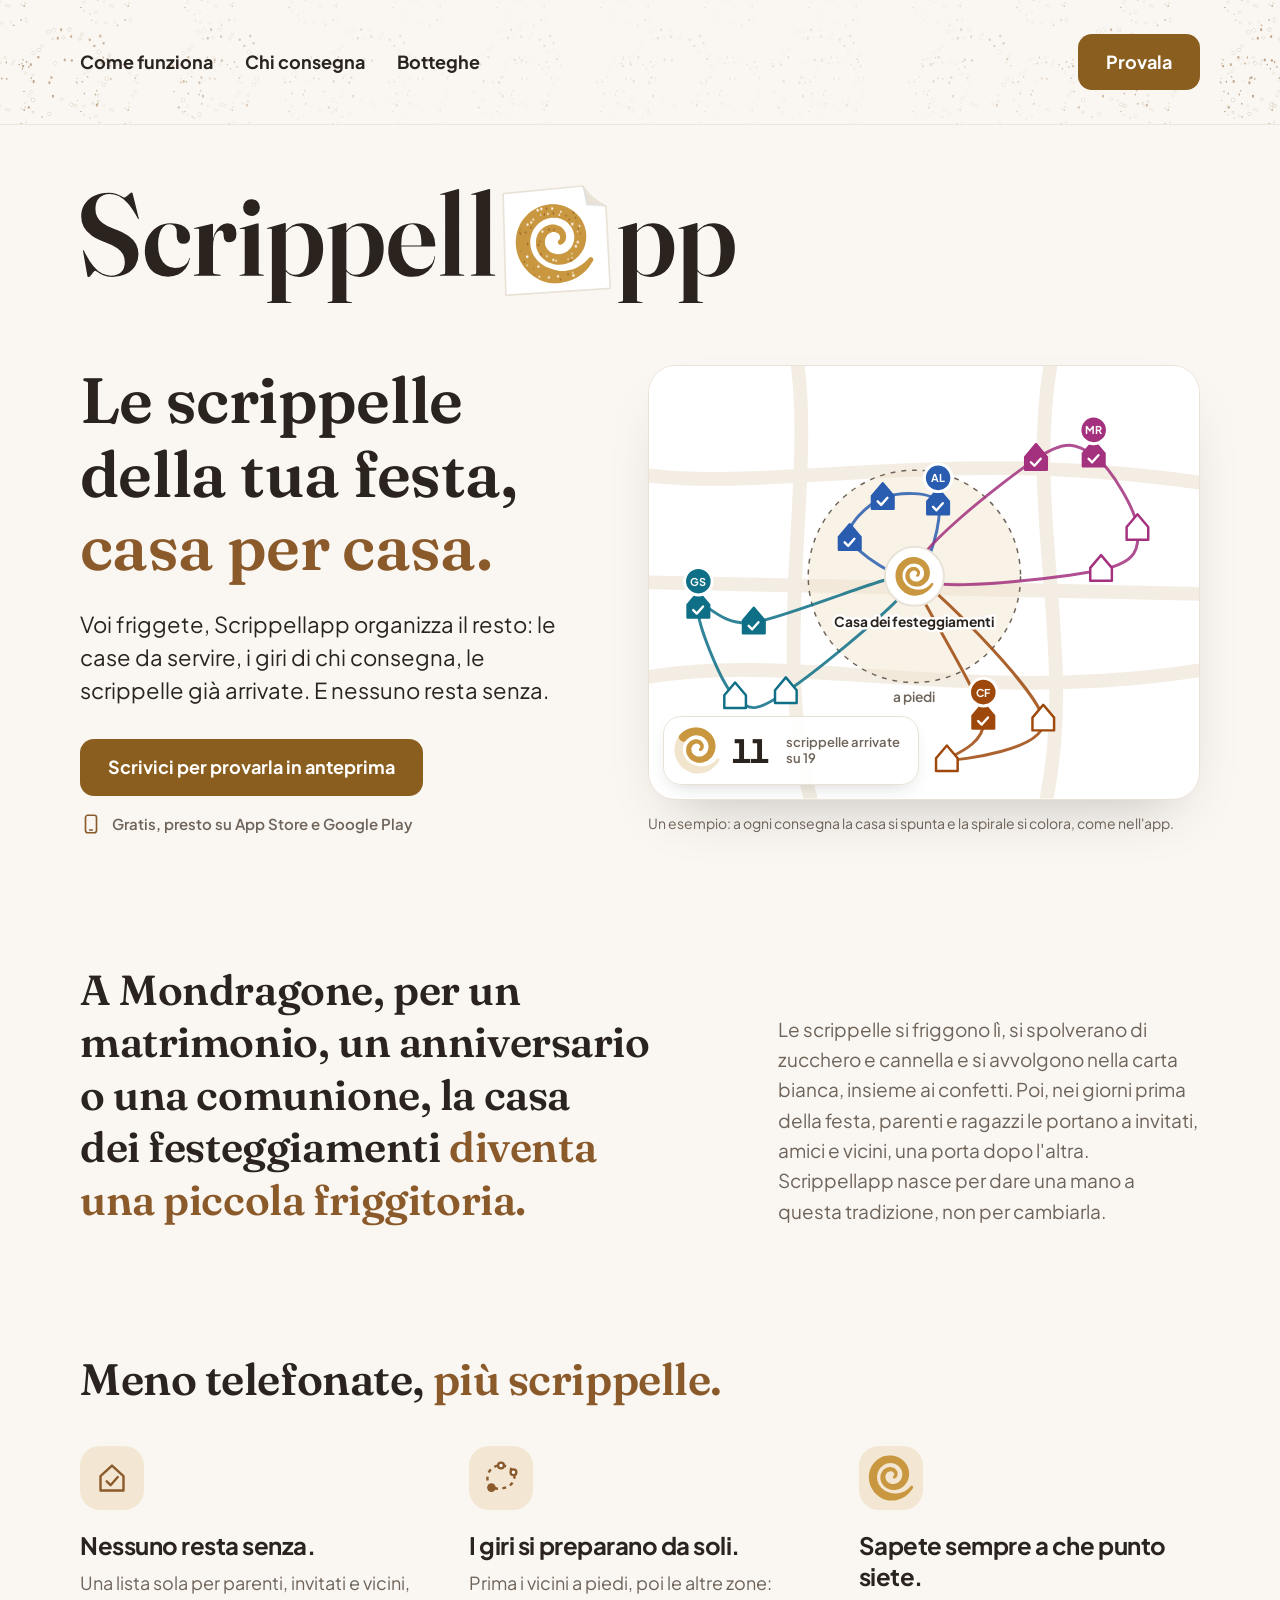
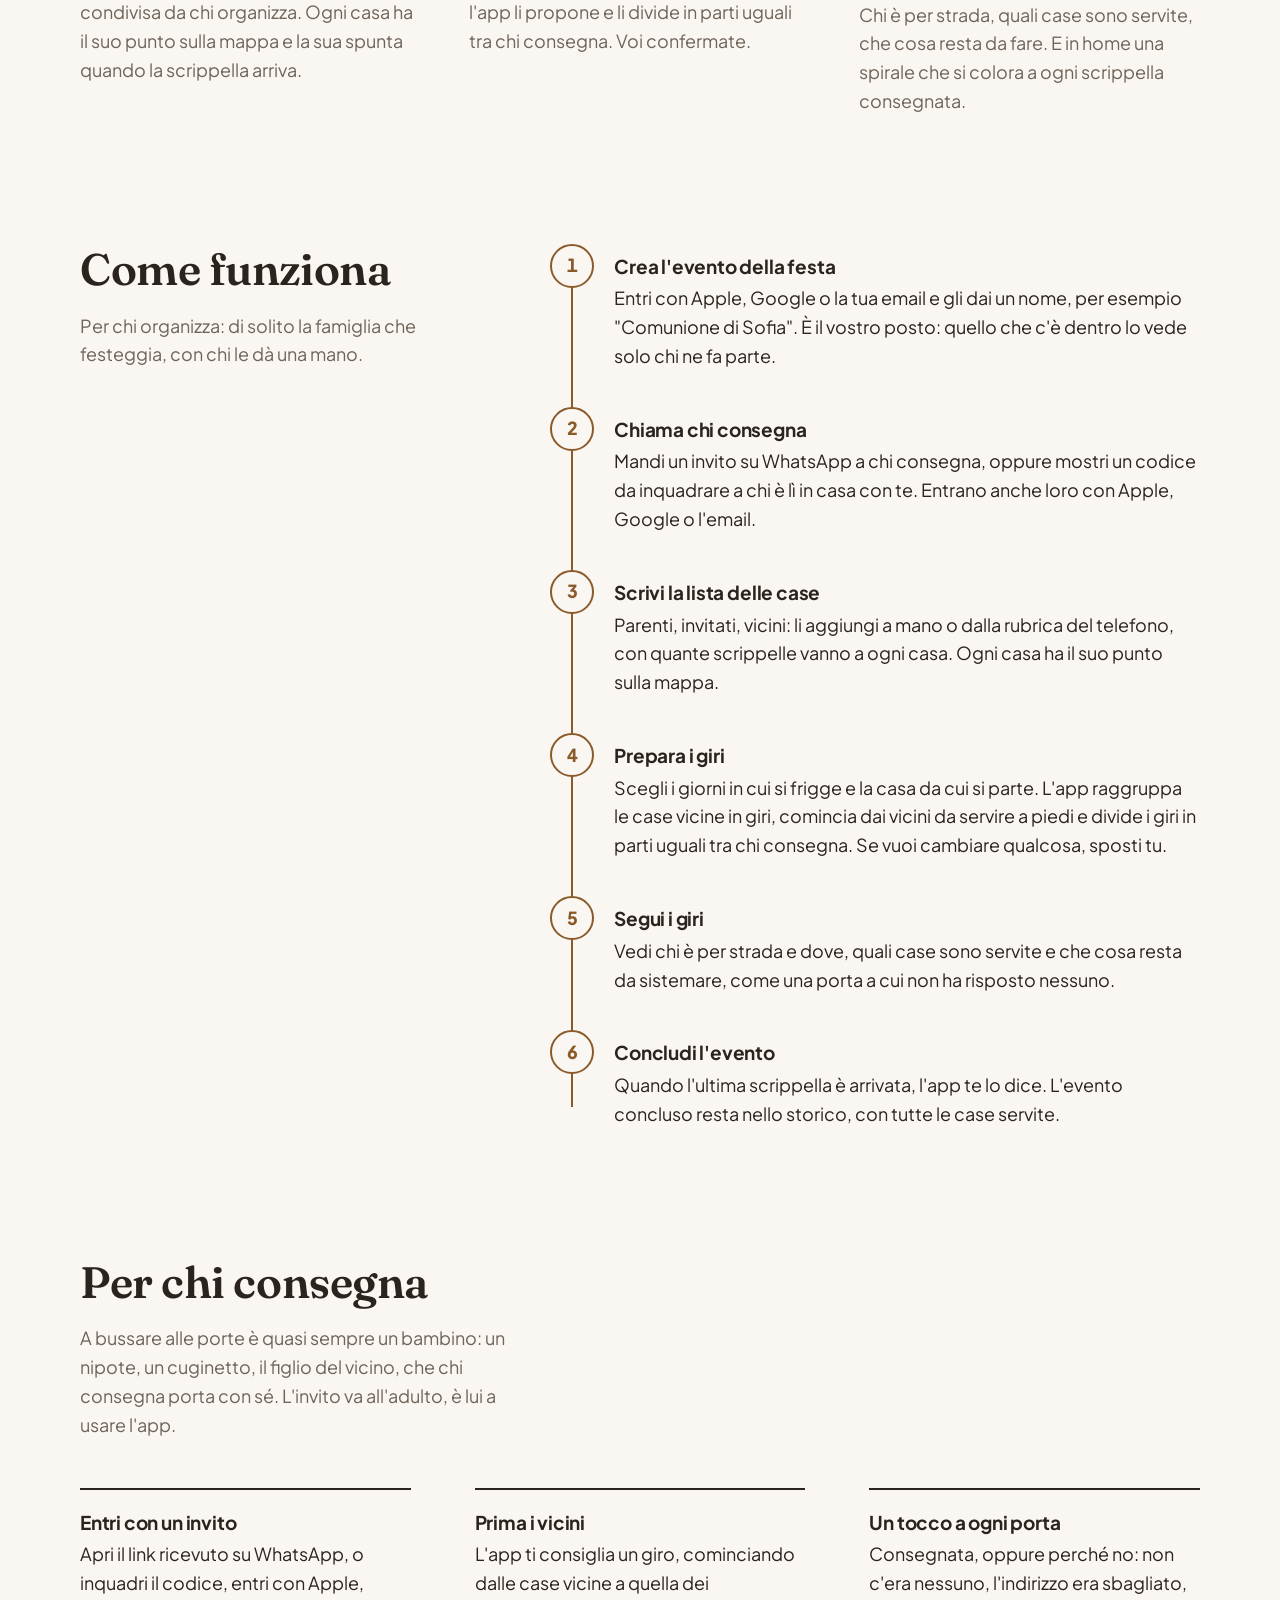
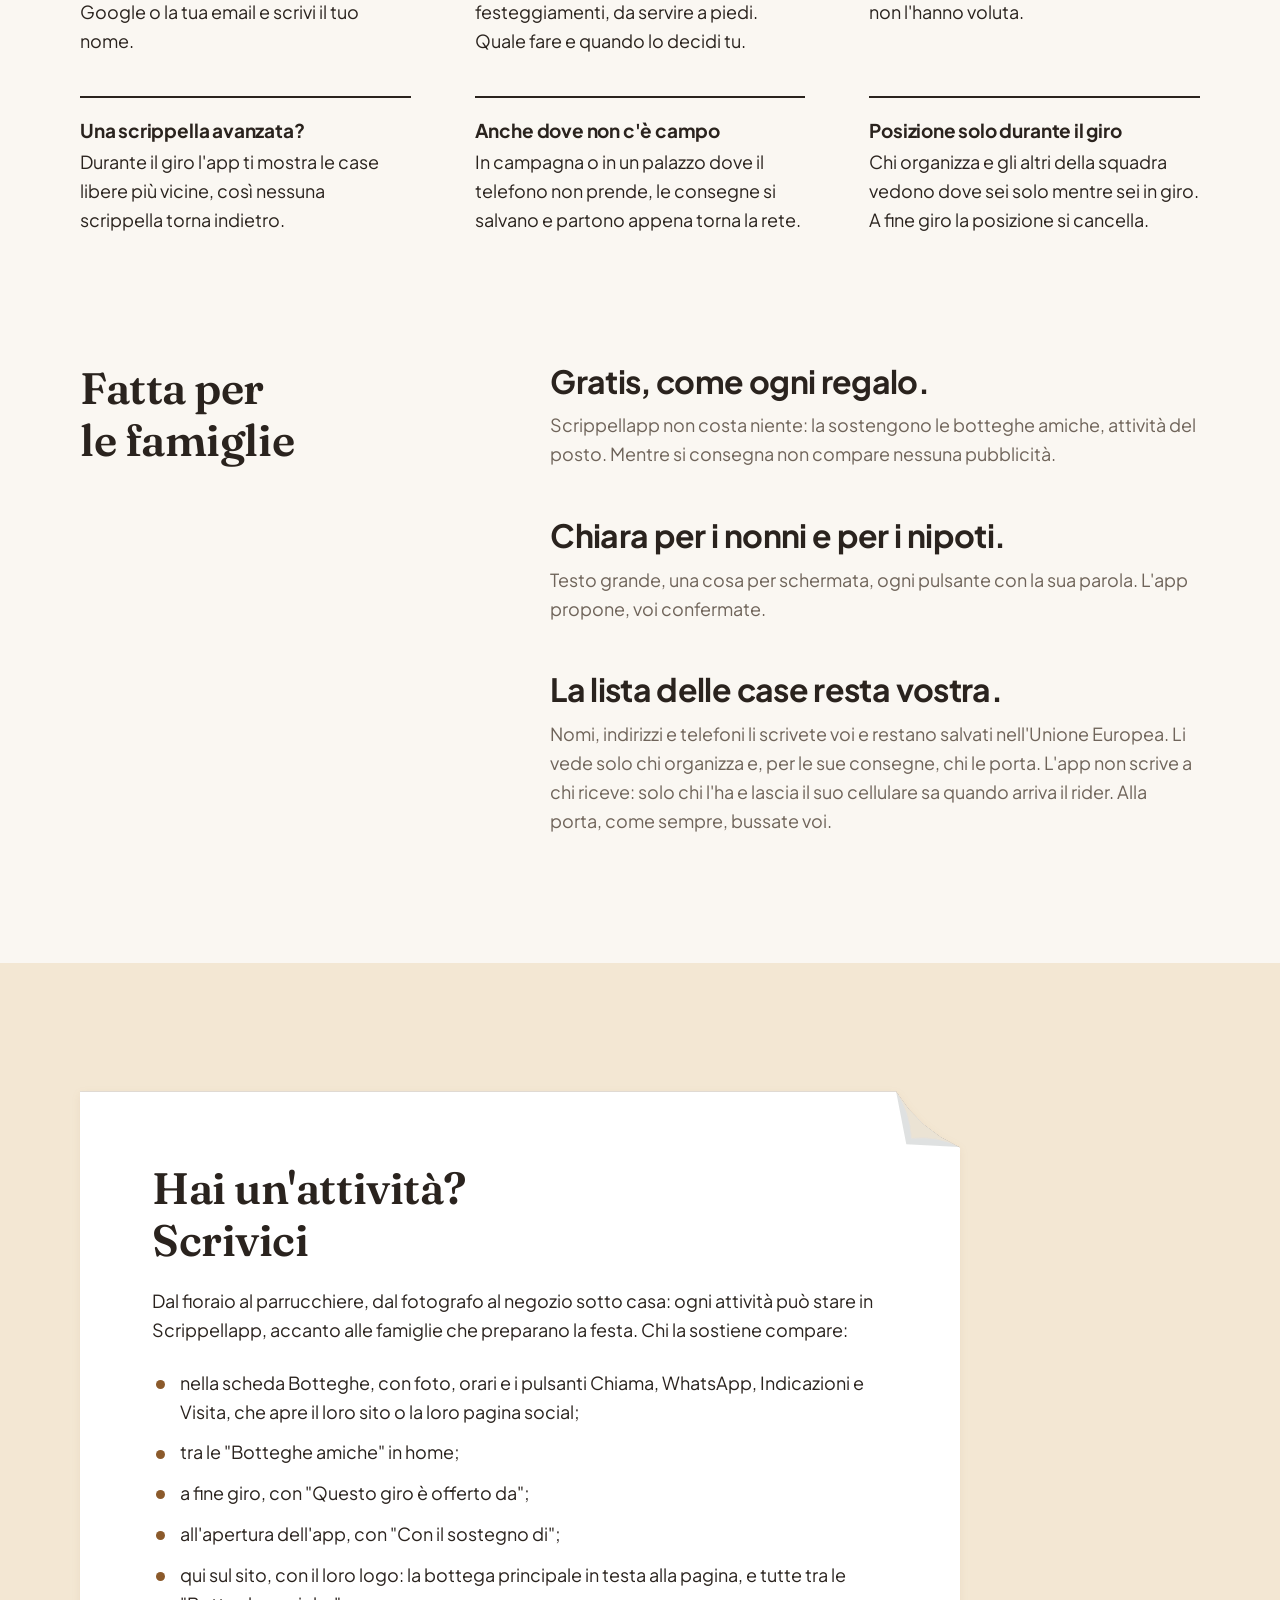
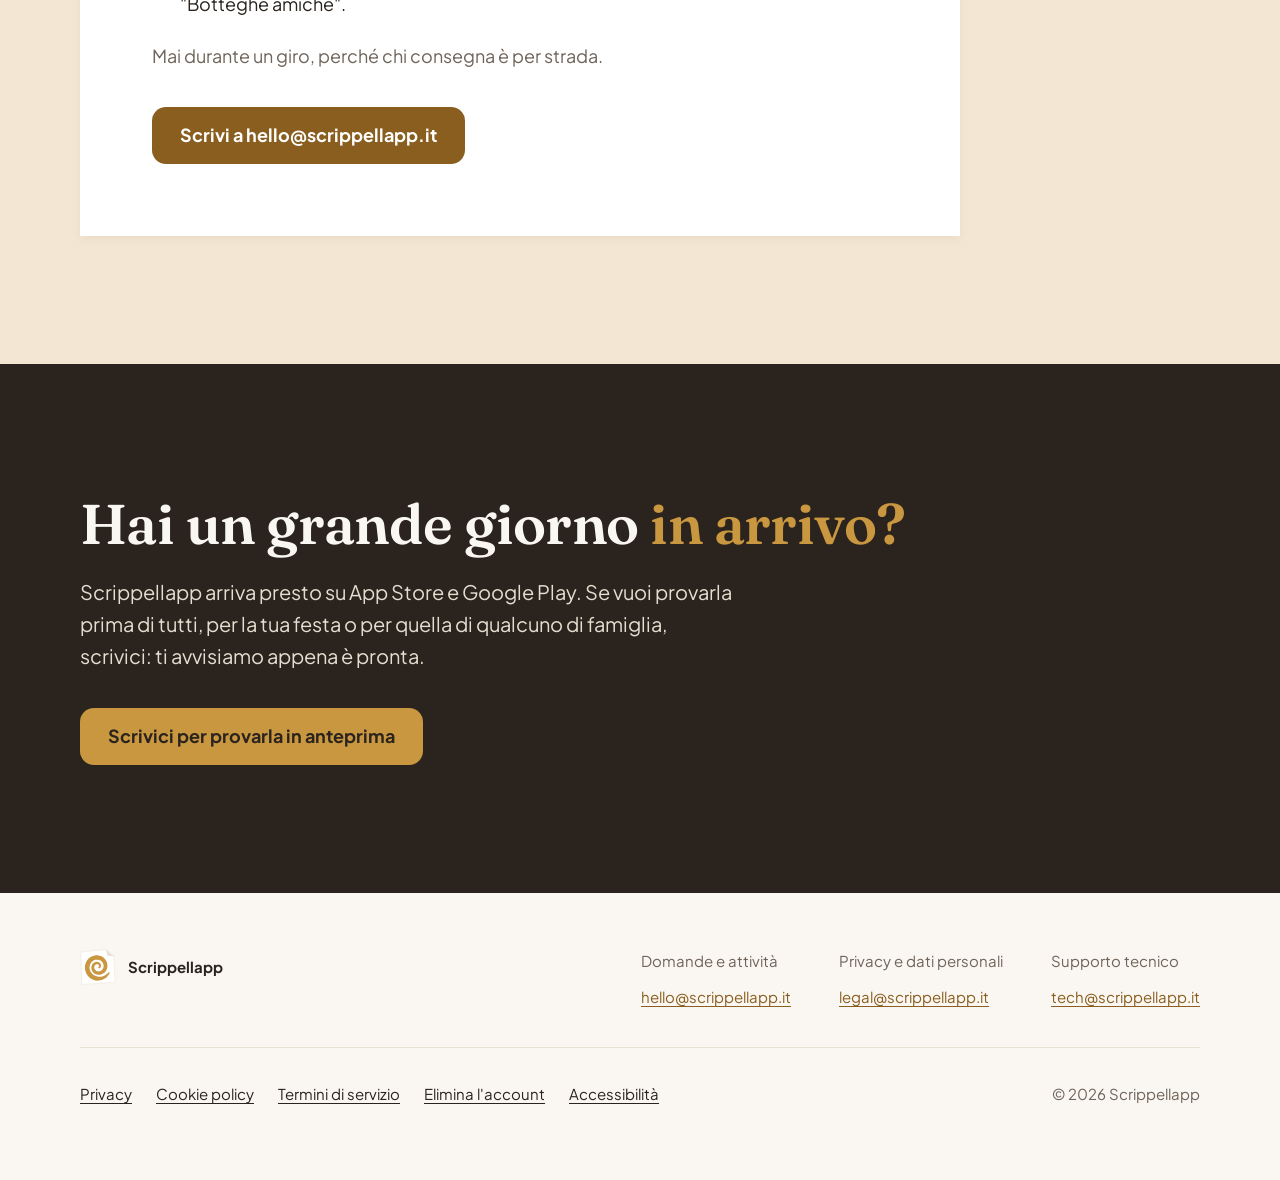
==== commit 6461d9ed: "fix(sito): home e CSS, rilievi bassi L-13 L-14 L-15 L-16 L-17 L-19 L-20 L-21 L-22 L-23 L-25 - L-13: " ====
--- a/index.html
+++ b/index.html
@@ -25,6 +25,7 @@
 <link rel="manifest" href="/site.webmanifest">
 <meta name="theme-color" content="#FAF7F2">
 
+<link rel="preconnect" href="https://scrippellapp-api.scrippellapp.workers.dev" crossorigin>
 <link rel="preload" href="/assets/fonts/plus-jakarta-sans-latin-wght-normal.woff2" as="font" type="font/woff2" crossorigin>
 <link rel="preload" href="/assets/fonts/fraunces-latin-600-normal.woff2" as="font" type="font/woff2" crossorigin>
 <link rel="stylesheet" href="/assets/site.css">
@@ -42,7 +43,7 @@
     </p>
     <!-- Patrocinio del Comune (D-202), piccolo nell'intestazione (Fase 15, lavoro 2): nascosto finché il Worker non dice che è acceso -->
     <p class="patrocinio-riga patrocinio-testata" data-patrocinio hidden>
-      <img src="/assets/stemma-mondragone.png" alt="" width="22" height="32">
+      <img src="/assets/stemma-mondragone.png" alt="" loading="lazy" width="22" height="32">
       <span>Con il patrocinio del <strong>Comune di Mondragone</strong></span>
     </p>
     <!-- Senza bottega principale e senza patrocinio, sugli schermi larghi le voci stanno qui in fila -->
@@ -344,9 +345,9 @@
     </div>
   </section>
 
-  <section class="sezione attivita" id="attivita" aria-labelledby="botteghe-titolo">
+  <section class="sezione attivita" id="attivita">
     <div class="contenitore">
-      <div class="botteghe" hidden>
+      <div class="botteghe" role="region" aria-labelledby="botteghe-titolo" hidden>
         <h2 id="botteghe-titolo">Botteghe amiche</h2>
         <p class="introduzione">Le botteghe amiche sono gli sponsor che tengono Scrippellapp gratuita.</p>
         <!-- Posti per le botteghe (D-95, D-289). Lo script in fondo alla pagina li riempie con le card lette dal Worker: foto, logo, nome, tipo e comune;
@@ -388,7 +389,7 @@
             <path d="M0 0Q23.24 38.23 64 56L10.29 53.3Z" fill="#1E2A2A" fill-opacity="0.14"/>
             <path d="M0 0Q23.24 38.23 64 56Q42.29 44.41 15.62 47.12Q14.1 20.08 0 0Z" fill="#EBE3D4" stroke="#E9E2D7" stroke-width="1" stroke-linejoin="round"/>
           </svg>
-          <h2 id="attivita-titolo">Hai un'attività? Scrivici</h2>
+          <h2>Hai un'attività? Scrivici</h2>
           <p>Dal fioraio al parrucchiere, dal fotografo al negozio sotto casa: ogni attività può stare in Scrippellapp, accanto alle famiglie che preparano la festa. Chi la sostiene compare:</p>
           <ul class="vetrine">
             <li>nella scheda Botteghe, con foto, orari e i pulsanti Chiama, WhatsApp, Indicazioni e Visita, che apre il loro sito o la loro pagina social;</li>
@@ -435,7 +436,7 @@
       </div>
     </dl>
     <p class="patrocinio-riga piede-patrocinio" data-patrocinio hidden>
-      <img src="/assets/stemma-mondragone.png" alt="" width="39" height="56">
+      <img src="/assets/stemma-mondragone.png" alt="" loading="lazy" width="39" height="56">
       <span>Con il patrocinio del <strong>Comune di Mondragone</strong></span>
     </p>
     <div class="piede-legale">
@@ -627,6 +628,8 @@
     img.src = (largo && bottega.logoLargo) || bottega.logo;
     img.alt = '';
     img.decoding = 'async';
+    // le card stanno sotto la piega; il logo in testata no (L-23)
+    if (!largo) img.loading = 'lazy';
     if (classe) img.className = classe;
     return img;
   };
@@ -651,6 +654,7 @@
       foto.src = bottega.foto;
       foto.alt = '';
       foto.decoding = 'async';
+      foto.loading = 'lazy';
       foto.className = 'card-foto';
       media.appendChild(foto);
       var targa = document.createElement('span');
--- a/assets/site.css
+++ b/assets/site.css
@@ -39,6 +39,9 @@
   --tenue: #f3e7d3;
   --scrippella: #c9973f;
   --cannella: #8b5a2b;
+  --azione-scura: #74501a;
+  --finale-testo: #e6ddd0;
+  --scrippella-chiaro: #d8a84e;
 
   --font: 'Plus Jakarta Sans', system-ui, -apple-system, 'Segoe UI', Roboto, sans-serif;
   --font-titoli: 'Fraunces', Georgia, 'Times New Roman', serif;
@@ -212,14 +215,16 @@
     top: 0;
     z-index: 20;
     padding-block: 18px;
-    background: rgb(250 247 242 / 0.86);
+    /* 0.91: sopra la fascia scura il testo secondario resta a 4,5:1 (L-17) */
+    background: rgb(250 247 242 / 0.91);
     border-bottom: 1px solid rgb(233 226 215 / 0.8);
     -webkit-backdrop-filter: blur(14px);
     backdrop-filter: blur(14px);
   }
 
-  main section[id] {
-    scroll-margin-top: 136px;
+  /* testata sticky alta 88-125 px (con sponsor e patrocinio) più il margine: il punto attivo non resta sotto (L-19) */
+  html {
+    scroll-padding-top: 136px;
   }
 }
 
@@ -447,7 +452,7 @@
   width: 48px;
   height: 48px;
   padding: 0;
-  border: 1px solid var(--bordo);
+  border: 1px solid var(--secondario);
   border-radius: 14px;
   background: var(--foglio);
   color: var(--testo);
@@ -1394,6 +1399,7 @@
 }
 
 .card-nome {
+  overflow-wrap: anywhere;
   font-weight: 700;
   line-height: 1.35;
 }
@@ -1411,6 +1417,11 @@
 }
 
 /* ───── Il dettaglio di una bottega (D-289): un foglio sopra la pagina, un <dialog> aperto con showModal() ───── */
+
+/* chiuso non occupa spazio nemmeno dove <dialog> è sconosciuto (Safari prima della 15.4) */
+.foglio-bottega:not([open]) {
+  display: none;
+}
 
 .foglio-bottega[open] {
   display: flex;
@@ -1436,7 +1447,8 @@
 }
 
 /* la pagina dietro non scorre; il gutter resta, così il contenuto non si sposta */
-html:has(.foglio-bottega[open]) {
+html:has(.foglio-bottega[open]),
+html:has(.menu:popover-open) {
   overflow: hidden;
   scrollbar-gutter: stable;
 }
@@ -1465,7 +1477,7 @@
   width: 48px;
   height: 48px;
   padding: 0;
-  border: 1px solid var(--bordo);
+  border: 1px solid var(--secondario);
   border-radius: 14px;
   background: var(--foglio);
   cursor: pointer;
@@ -1503,6 +1515,7 @@
 }
 
 .foglio-bottega .bottega-nome {
+  overflow-wrap: anywhere;
   font-size: clamp(1.5rem, 1.3rem + 0.8vw, 1.875rem);
   line-height: 1.2;
 }
@@ -1682,7 +1695,7 @@
 }
 
 .pulsante:hover {
-  background: #74501a;
+  background: var(--azione-scura);
   box-shadow: 0 10px 20px -10px rgb(139 90 43 / 0.6);
 }
 
@@ -1712,7 +1725,7 @@
 .finale p {
   max-width: 44ch;
   margin-top: 20px;
-  color: #e6ddd0;
+  color: var(--finale-testo);
   font-size: clamp(1.125rem, 1.05rem + 0.3vw, 1.25rem);
 }
 
@@ -1726,7 +1739,7 @@
 }
 
 .pulsante-oro:hover {
-  background: #d8a84e;
+  background: var(--scrippella-chiaro);
 }
 
 /* ───── Patrocinio del Comune (D-202): nell'intestazione e nel piede ───── */
@@ -1827,6 +1840,12 @@
   margin: 2px 0 0;
 }
 
+/* area di tocco di 44 px anche sulle email (L-13) */
+.piede dd a {
+  display: inline-block;
+  padding-block: 10px;
+}
+
 .piede-legale {
   display: flex;
   flex-wrap: wrap;
@@ -1847,7 +1866,7 @@
 
 .piede-legale a {
   display: inline-block;
-  padding-block: 8px;
+  padding-block: 10px;
   color: var(--testo);
 }
 
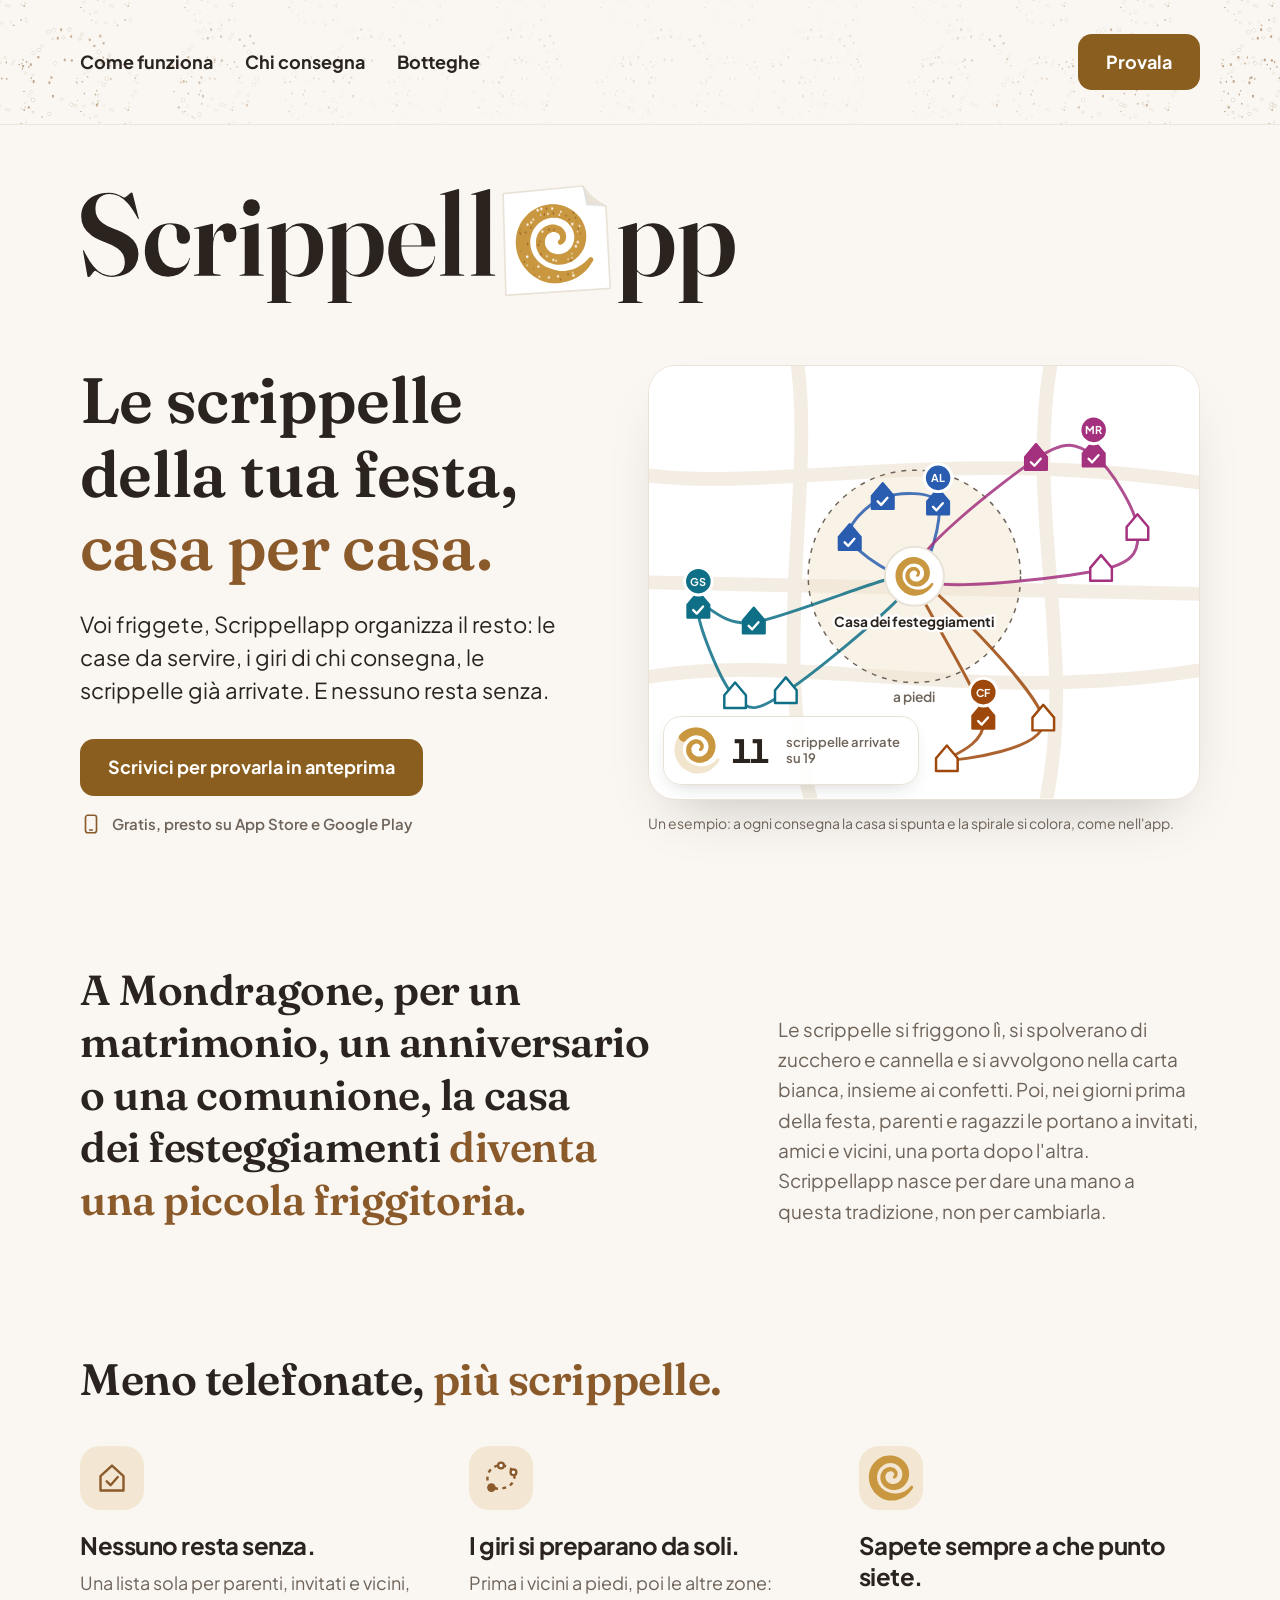
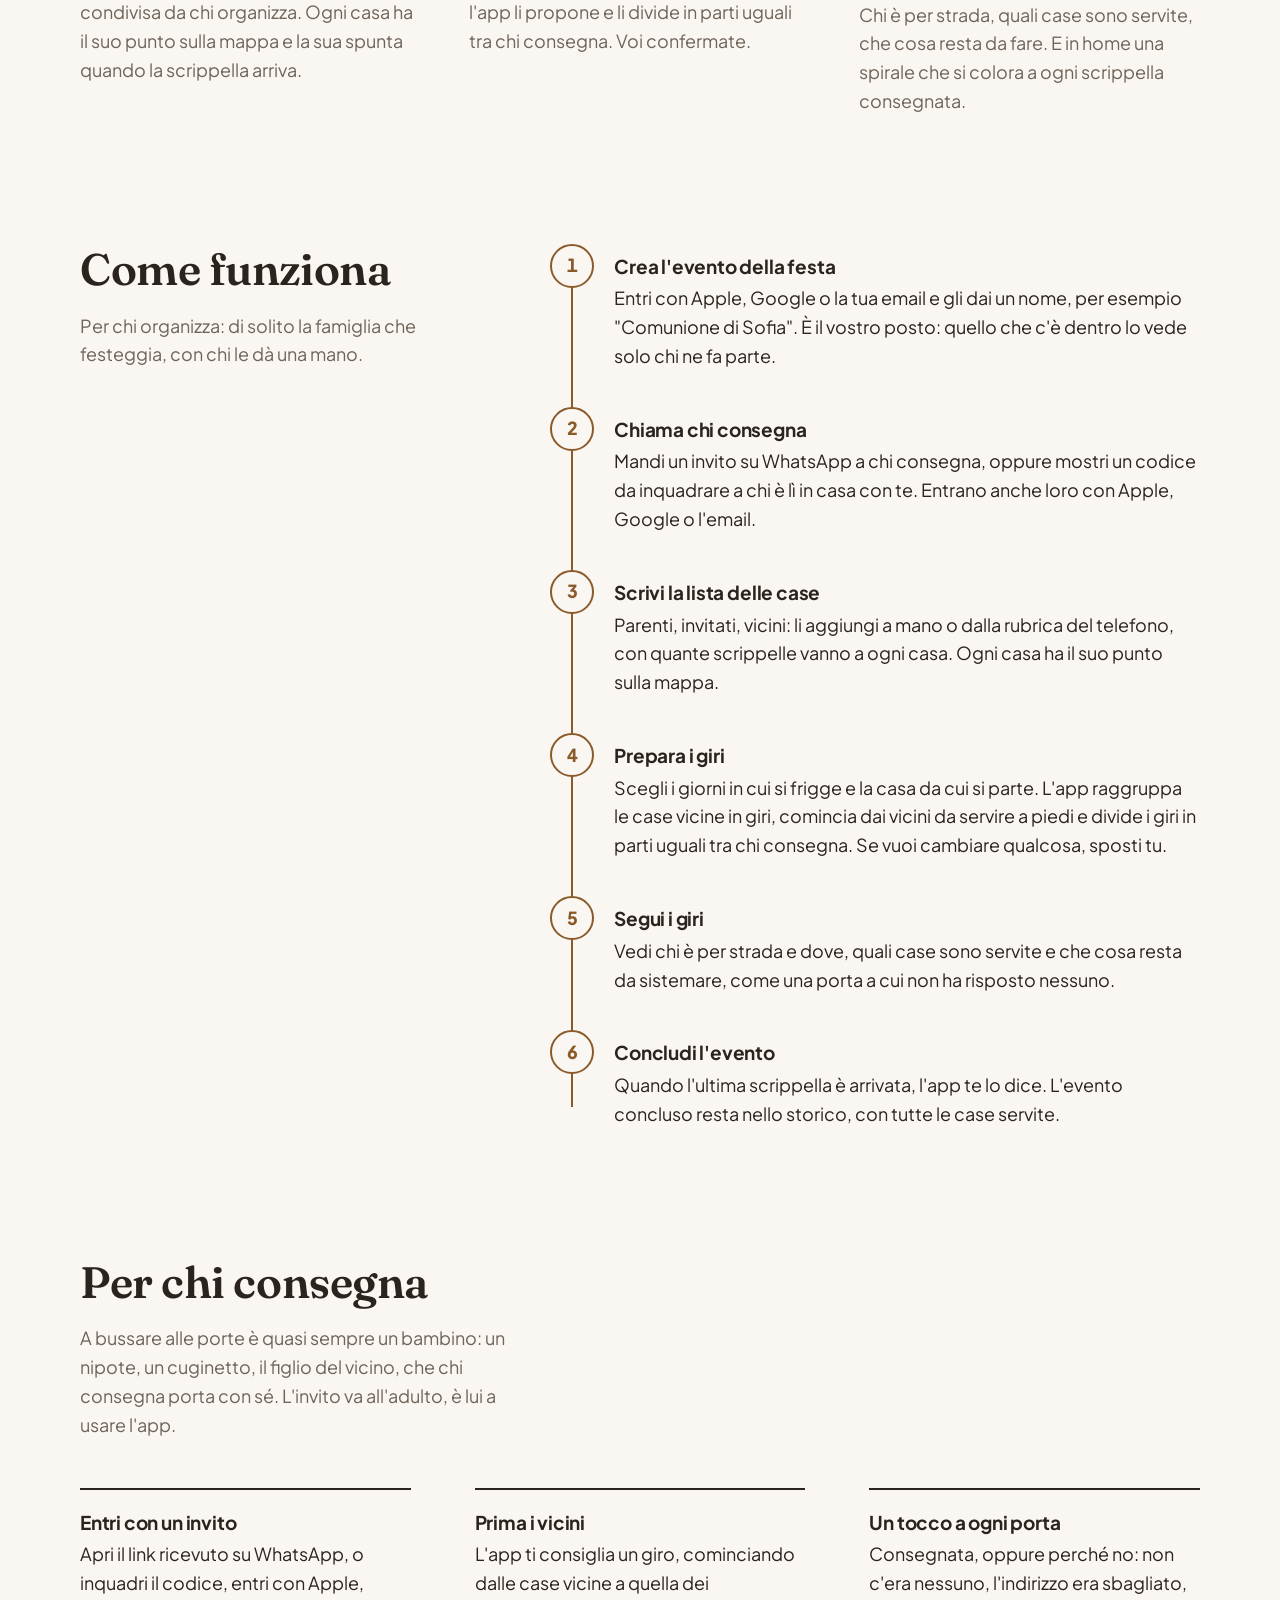
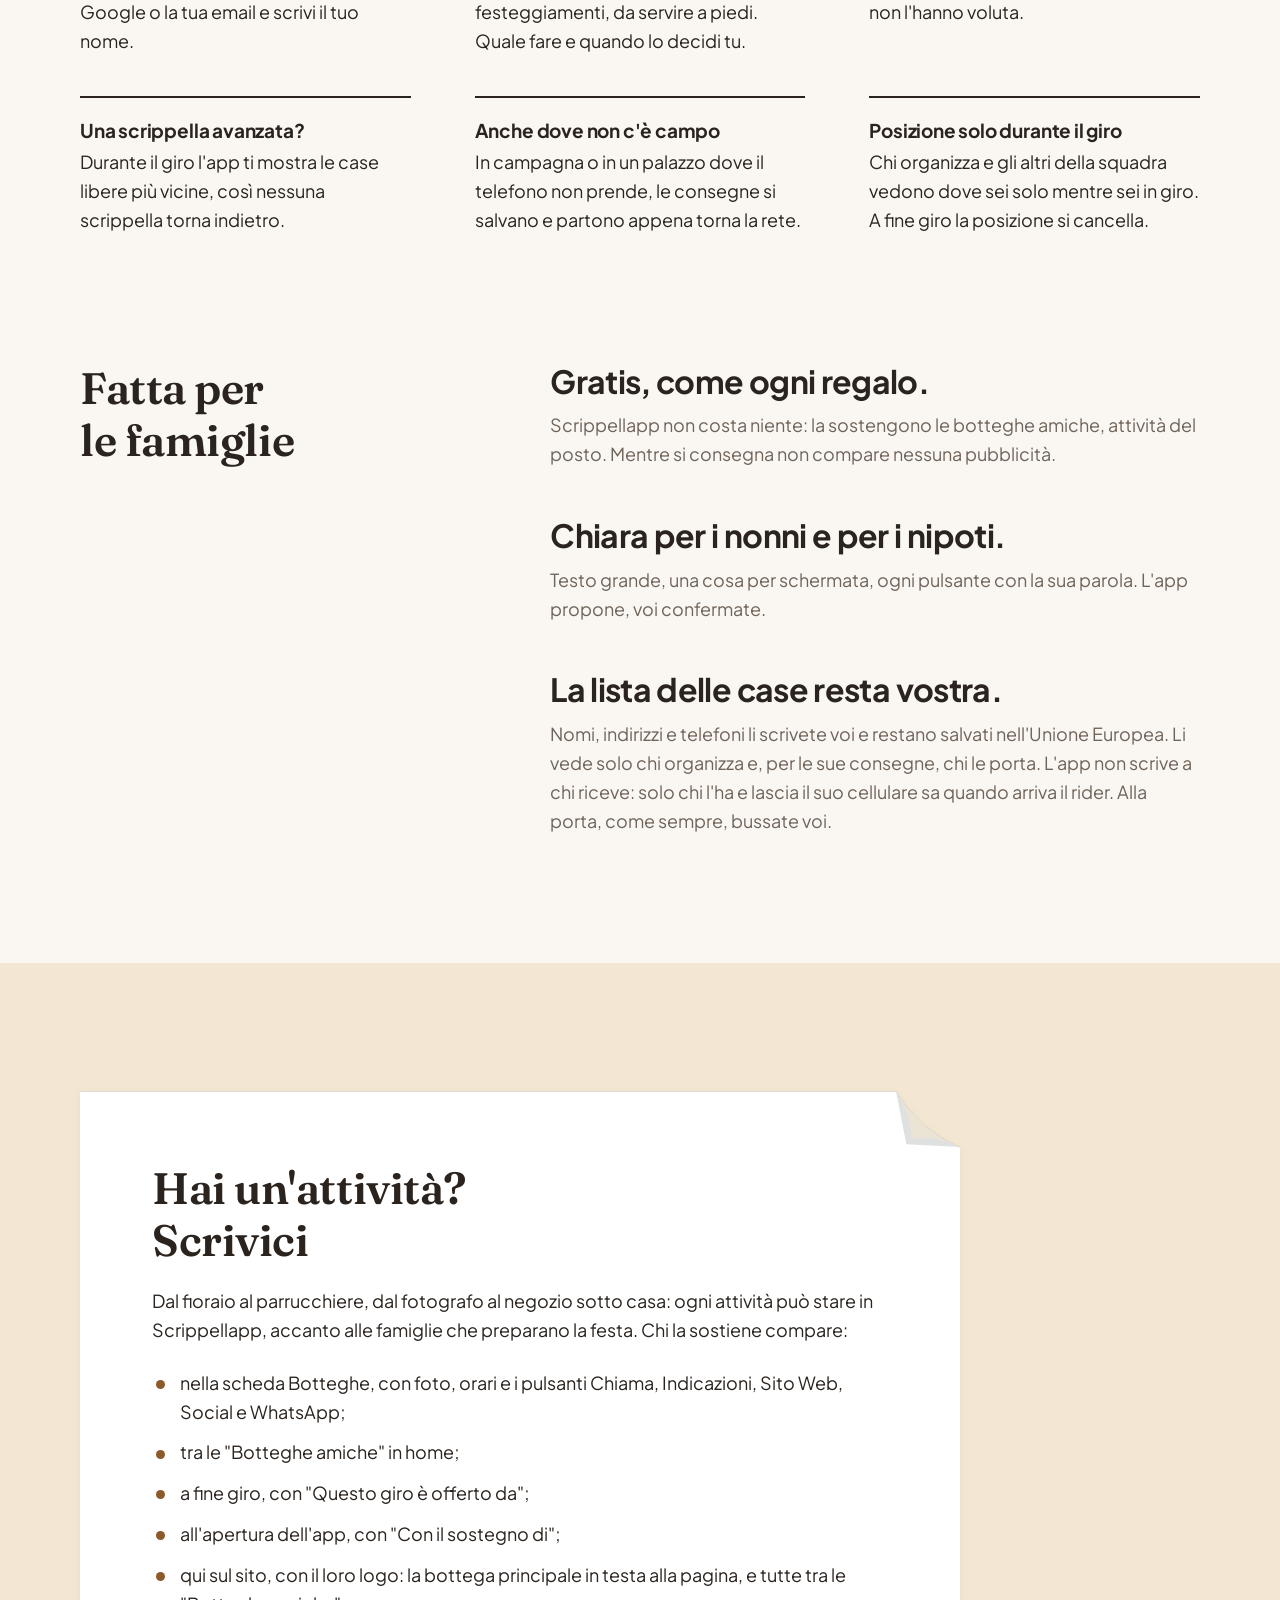
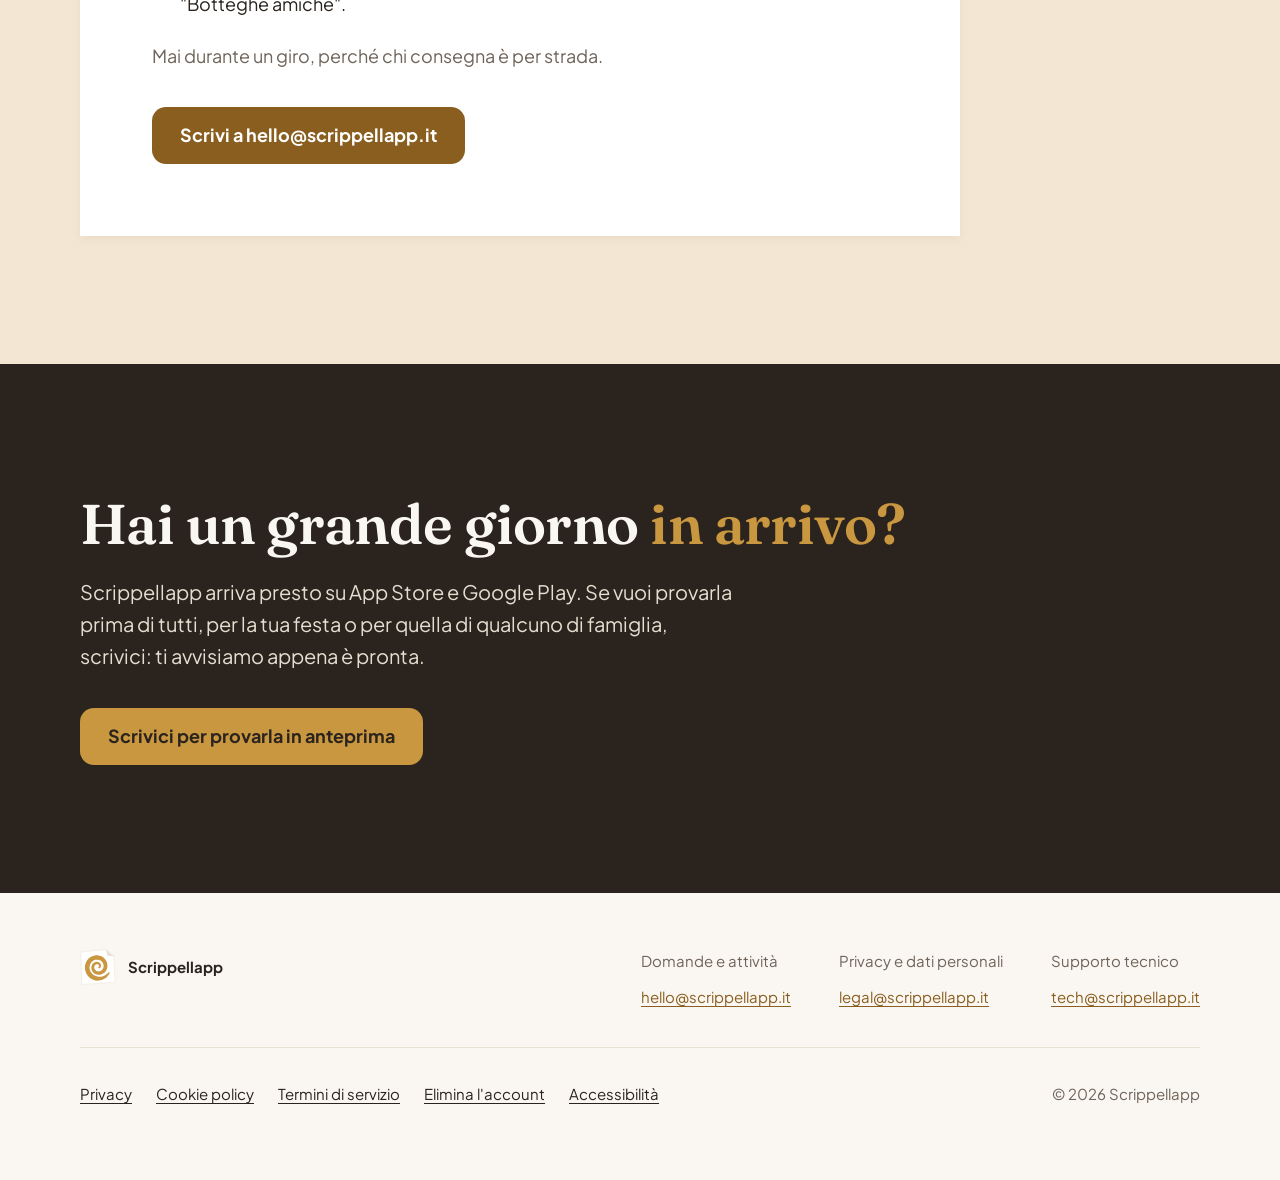
==== commit ec0bc0cf: "feat(botteghe): pulsanti Sito Web e Social, WhatsApp ultimo (D-328) Co-Authored-By: Claude Opus 5.5 " ====
--- a/index.html
+++ b/index.html
@@ -378,9 +378,10 @@
         </div>
         <div class="bottega-azioni">
           <a class="pulsante bottega-chiama" data-azione="chiama" hidden>Chiama</a>
+          <a class="pulsante bottega-indicazioni" data-azione="indicazioni" target="_blank" rel="sponsored noopener">Indicazioni</a>
+          <a class="pulsante bottega-link" data-azione="link" target="_blank" rel="sponsored noopener" hidden>Sito Web</a>
+          <a class="pulsante bottega-social" data-azione="social" target="_blank" rel="sponsored noopener" hidden>Social</a>
           <a class="pulsante bottega-whatsapp" data-azione="whatsapp" target="_blank" rel="sponsored noopener" hidden>WhatsApp</a>
-          <a class="pulsante bottega-indicazioni" data-azione="indicazioni" target="_blank" rel="sponsored noopener">Indicazioni</a>
-          <a class="pulsante bottega-link" data-azione="link" target="_blank" rel="sponsored noopener" hidden>Visita</a>
         </div>
       </dialog>
       <div class="foglio-ombra">
@@ -392,7 +393,7 @@
           <h2>Hai un'attività? Scrivici</h2>
           <p>Dal fioraio al parrucchiere, dal fotografo al negozio sotto casa: ogni attività può stare in Scrippellapp, accanto alle famiglie che preparano la festa. Chi la sostiene compare:</p>
           <ul class="vetrine">
-            <li>nella scheda Botteghe, con foto, orari e i pulsanti Chiama, WhatsApp, Indicazioni e Visita, che apre il loro sito o la loro pagina social;</li>
+            <li>nella scheda Botteghe, con foto, orari e i pulsanti Chiama, Indicazioni, Sito Web, Social e WhatsApp;</li>
             <li>tra le "Botteghe amiche" in home;</li>
             <li>a fine giro, con "Questo giro è offerto da";</li>
             <li>all'apertura dell'app, con "Con il sostegno di";</li>
@@ -588,9 +589,10 @@
     // Google Maps col punto; senza, con indirizzo e comune
     var meta = bottega.punto ? bottega.punto.lat + ',' + bottega.punto.lng : dove(bottega);
     collega(foglio.querySelector('.bottega-indicazioni'), meta ? 'https://www.google.com/maps/dir/?api=1&destination=' + encodeURIComponent(meta) : null);
-    // "Visita", il link della bottega (D-304): solo una pagina https
+    // Sito Web e Social (D-304, D-328): solo pagine https
     collega(foglio.querySelector('.bottega-link'), /^https:\/\//.test(bottega.link || '') ? bottega.link : null);
-    // due per riga nell'ordine; quello che resta solo va in fondo a tutta larghezza (D-304)
+    collega(foglio.querySelector('.bottega-social'), /^https:\/\//.test(bottega.social || '') ? bottega.social : null);
+    // due per riga nell'ordine; quello che resta solo va in fondo a tutta larghezza (D-304, D-328)
     var accesi = foglio.querySelectorAll('.bottega-azioni .pulsante:not([hidden])');
     foglio.querySelectorAll('.bottega-azioni .pulsante').forEach(function (el) {
       el.classList.remove('intero');
@@ -649,6 +651,9 @@
     foglio.className = 'card-foglio';
     var media = document.createElement('span');
     media.className = 'card-media';
+    // fondo scuro del logo (D-323): il riquadro diventa inchiostro; se manca il campo, chiaro
+    var scuro = bottega.fondoLogo === 'scuro';
+    if (scuro) media.classList.add('scuro');
     if (bottega.foto) {
       var foto = document.createElement('img');
       foto.src = bottega.foto;
@@ -658,7 +663,7 @@
       foto.className = 'card-foto';
       media.appendChild(foto);
       var targa = document.createElement('span');
-      targa.className = 'card-targa';
+      targa.className = scuro ? 'card-targa scuro' : 'card-targa';
       targa.appendChild(logo(bottega));
       media.appendChild(targa);
     } else {
@@ -703,6 +708,7 @@
         var posto = document.createElement(modale ? 'button' : 'span');
         if (modale) posto.type = 'button';
         posto.className = 'posto posto-presentato pieno';
+        if (main.fondoLogo === 'scuro') posto.classList.add('scuro');
         posto.setAttribute('aria-label', main.nome + (modale ? ': apri la scheda' : ''));
         if (!modale) posto.setAttribute('role', 'img');
         posto.appendChild(logo(main, '', true));
--- a/assets/site.css
+++ b/assets/site.css
@@ -30,6 +30,9 @@
   --lembo: #ebe3d4;
   /* il foglio delle card delle botteghe (D-294): carta oleata col riflesso, retro del lembo, ombre */
   --carta-oleata: linear-gradient(118deg, #fcf7ec 0%, #f7edd8 38%, #fcf6ea 55%, #f5e9d0 100%);
+  /* fondo scuro del logo (D-323): il riquadro è inchiostro (come --testo), il lembo ha il retro grigio scuro caldo */
+  --inchiostro-logo: var(--testo);
+  --lembo-scuro: #4a4038;
   --lembo-retro: linear-gradient(135deg, #f7efe0, #d9cbb0);
   --ombra-foglio: drop-shadow(0 0 0.6px rgb(42 35 30 / 0.28)) drop-shadow(0 6px 10px rgb(42 35 30 / 0.08));
   --ombra-foglio-su: drop-shadow(0 0 0.6px rgb(42 35 30 / 0.28)) drop-shadow(0 12px 16px rgb(139 90 43 / 0.2));
@@ -372,6 +375,16 @@
   height: 18px;
   background: var(--lembo);
   clip-path: path('M0 0Q7.3 11.8 20 17.4Q13.2 13.8 4.9 14.6Q4.4 6.2 0 0Z');
+}
+
+/* Fondo scuro (D-323): un foglio solo, tutto inchiostro; filo e lembo restano, il retro del lembo è
+   grigio scuro caldo */
+.posto.posto-presentato.pieno.scuro::before {
+  background: var(--inchiostro-logo);
+}
+
+.posto.posto-presentato.pieno.scuro::after {
+  background: var(--lembo-scuro);
 }
 
 /* La fascia dell'anno (D-308): color scrippella, zig zag ai due capi, ruotata di 16° in senso
@@ -1352,6 +1365,12 @@
   background: var(--foglio);
 }
 
+/* Fondo scuro del logo (D-323): il riquadro è inchiostro */
+.card-media.scuro,
+.card-targa.scuro {
+  background: var(--inchiostro-logo);
+}
+
 /* l'immagine riempie l'area 3:2 qualunque sia la sua forma */
 .card-foto,
 .card-logo {
@@ -1546,8 +1565,8 @@
   color: var(--secondario);
 }
 
-/* Due per riga, nell'ordine Chiama, WhatsApp, Indicazioni, Visita; quello che resta solo va in
-   fondo a tutta larghezza (.intero, dallo script), come nell'app (D-304) */
+/* Due per riga, nell'ordine Chiama, Indicazioni, Sito Web, Social, WhatsApp; quello che resta solo
+   va in fondo a tutta larghezza (.intero, dallo script), come nell'app (D-304, D-328) */
 .bottega-azioni {
   display: grid;
   grid-template-columns: repeat(2, minmax(0, 1fr));
